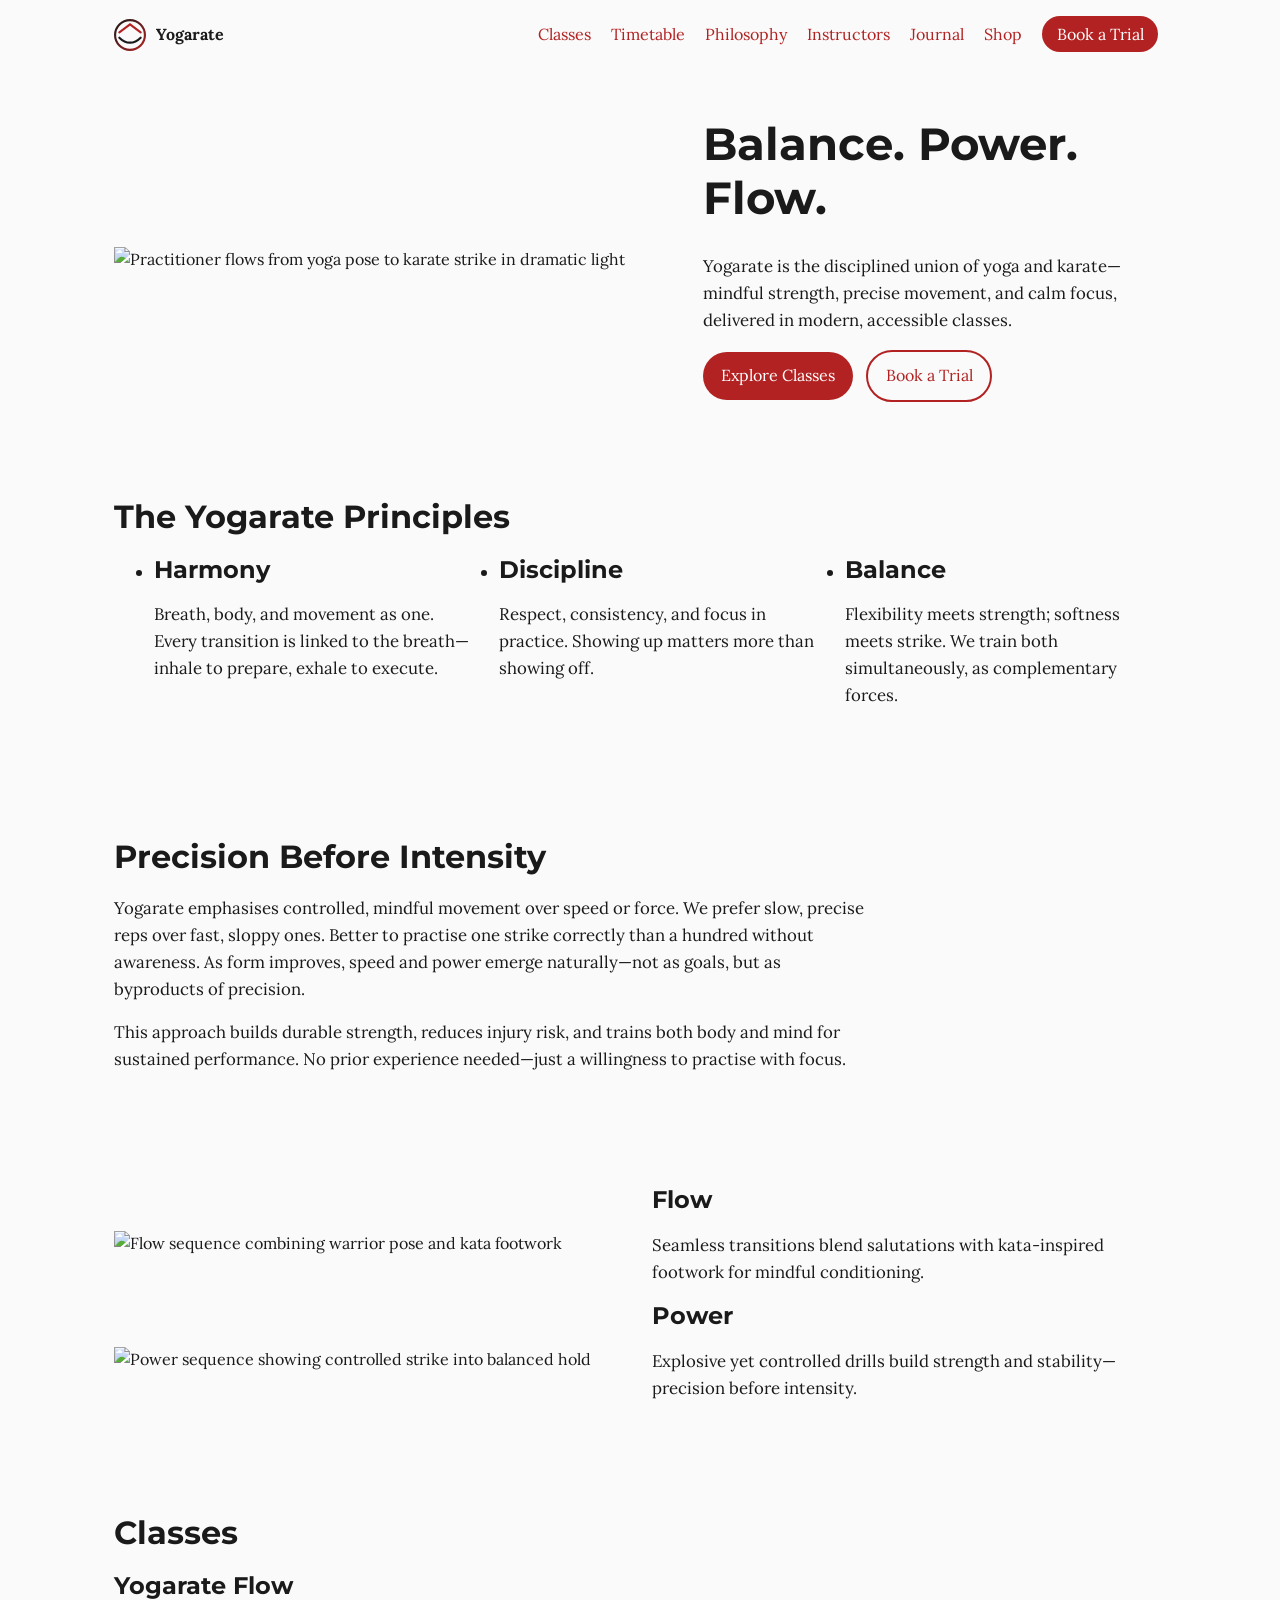
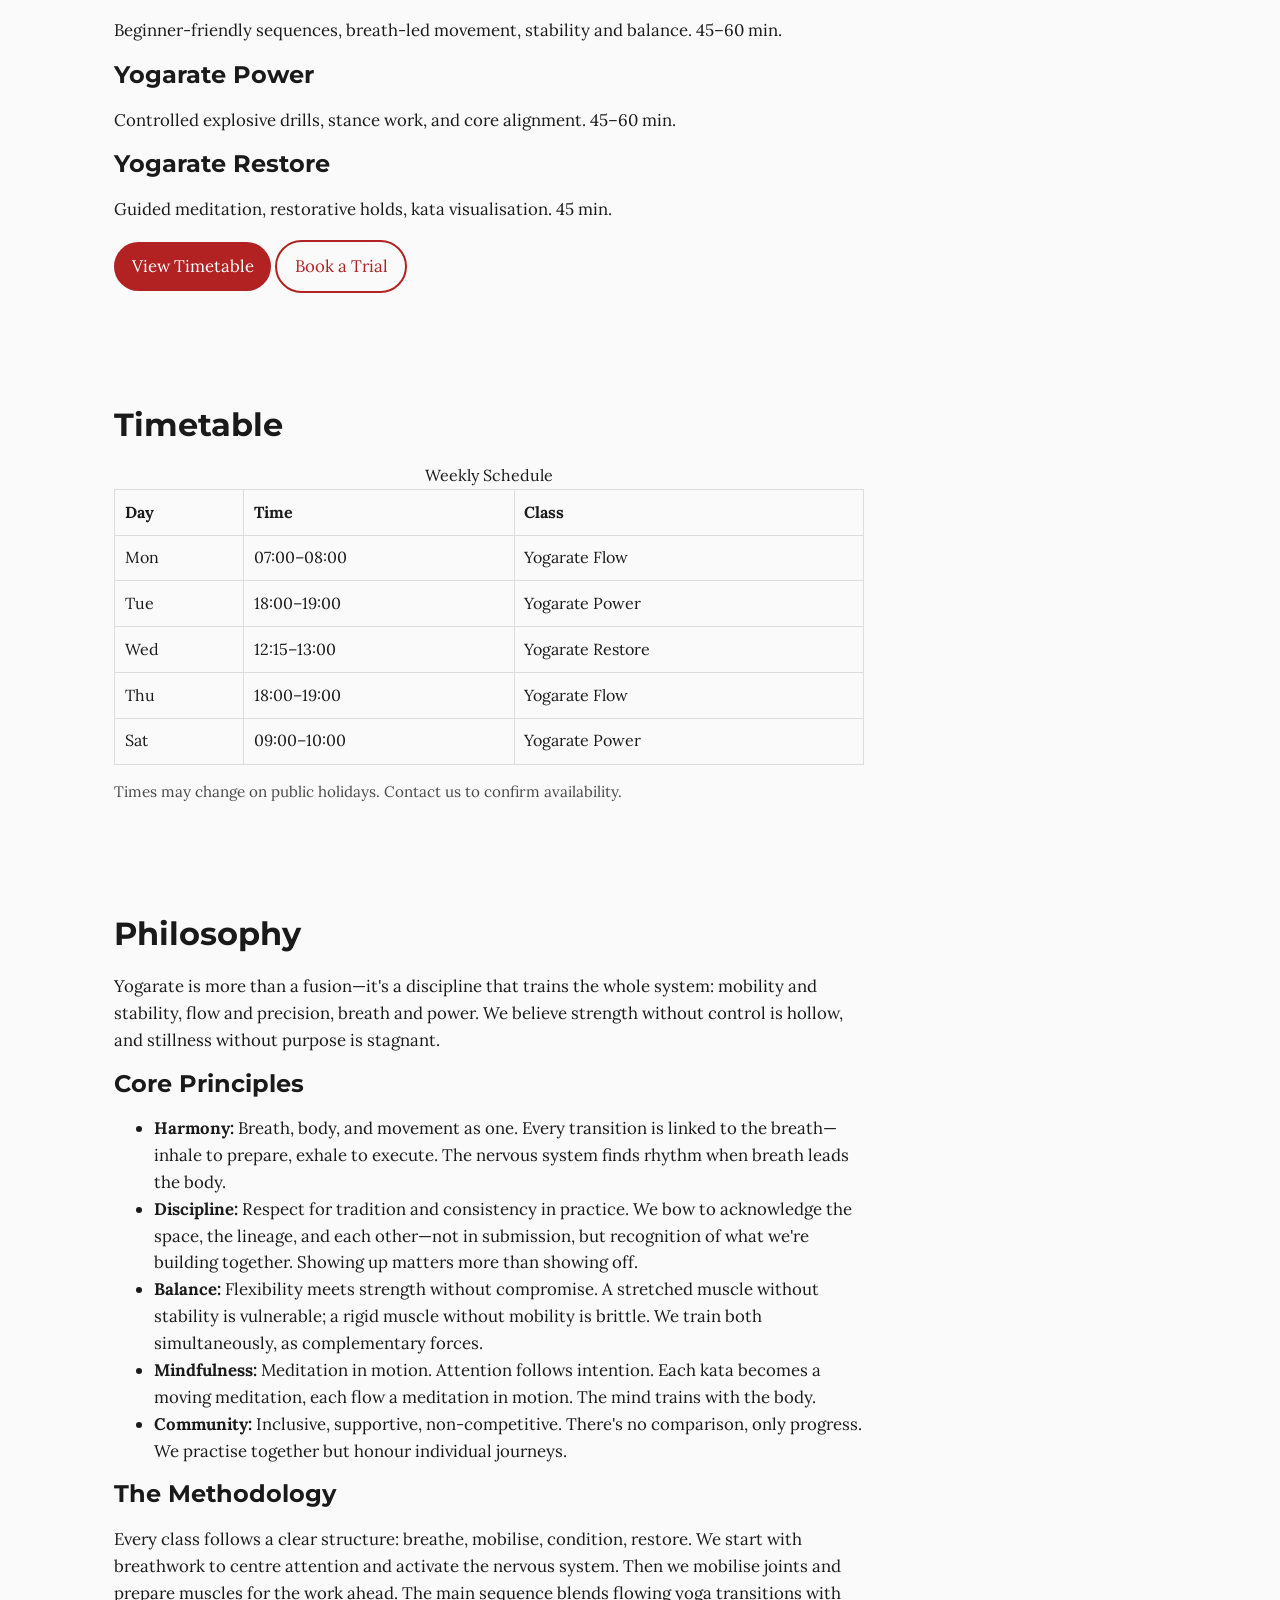
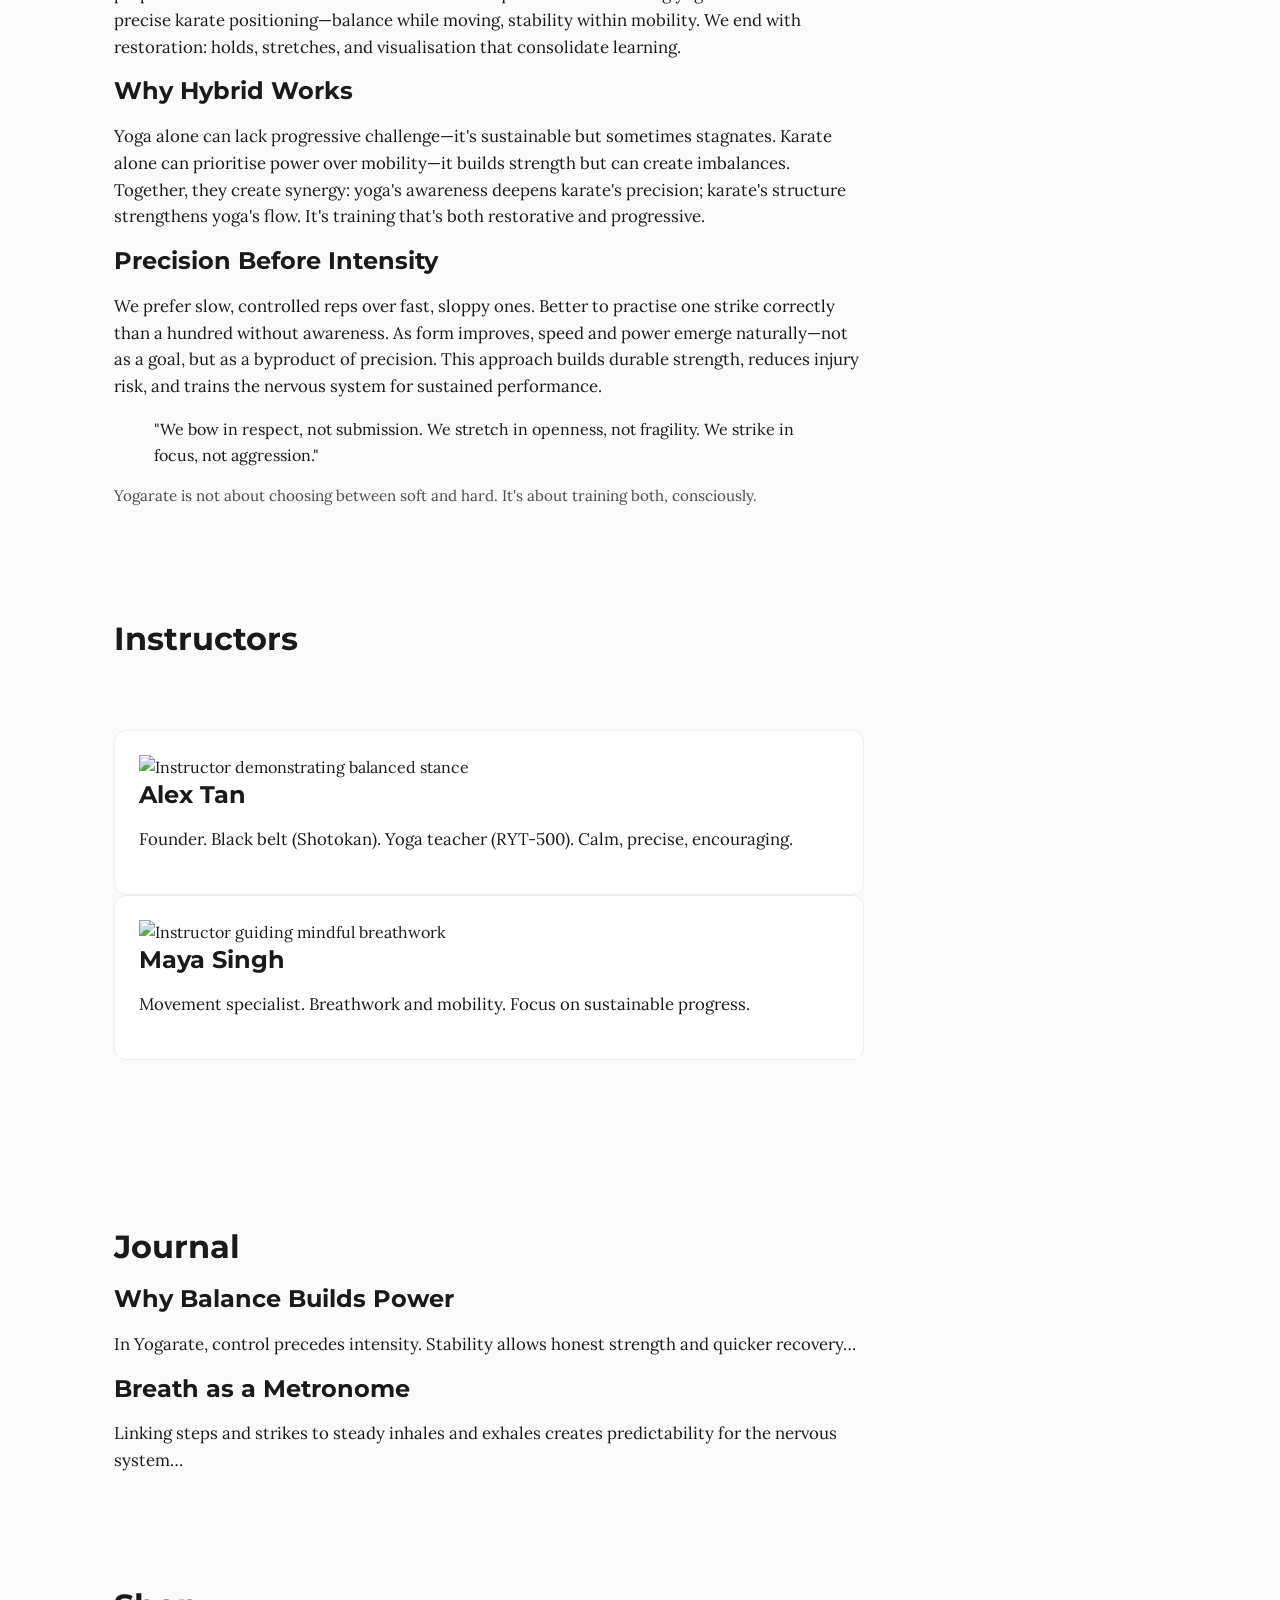
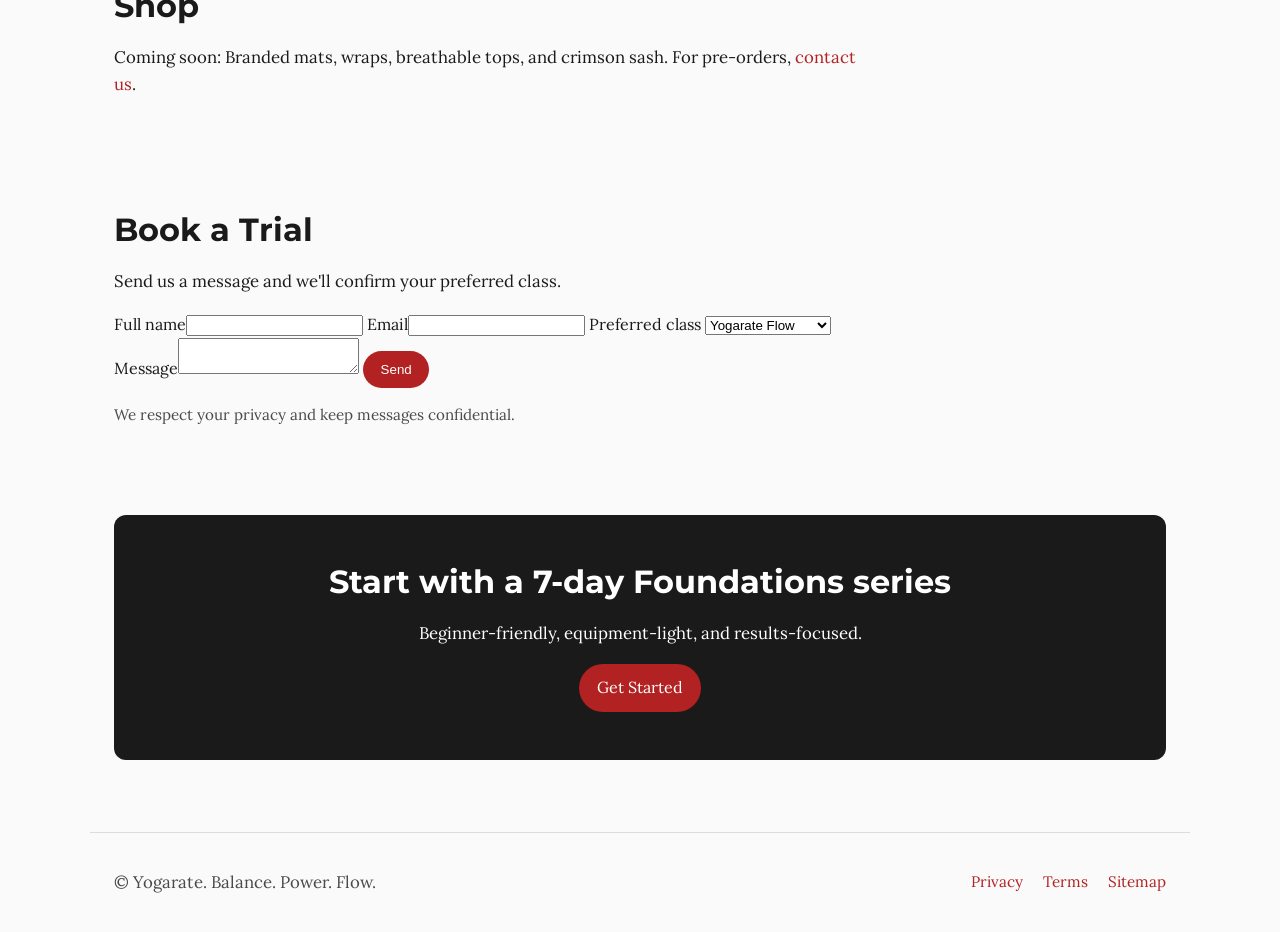
==== docs/index.html @ 32f7188e "Initial commit: Yogarate single-page site" ====
<!doctype html><html lang="en">
<head>
<meta charset="utf-8">
<meta name="viewport" content="width=device-width,initial-scale=1">
<title>Yogarate — Balance. Power. Flow.</title>
<meta name="description" content="Yogarate blends the stillness of yoga with the disciplined power of karate. Balance. Power. Flow.">
<link rel="preconnect" href="https://fonts.gstatic.com" crossorigin>
<link rel="preload" as="style" href="https://fonts.googleapis.com/css2?family=Lora:ital,wght@0,400;0,600;1,400&family=Montserrat:wght@600;700;800&display=swap">
<link rel="stylesheet" href="https://fonts.googleapis.com/css2?family=Lora:ital,wght@0,400;0,600;1,400&family=Montserrat:wght@600;700;800&display=swap">
<link rel="icon" href="assets/img/favicon.svg" type="image/svg+xml">
<link rel="apple-touch-icon" href="assets/img/og-hero.jpg">
<meta property="og:type" content="website">
<meta property="og:title" content="Yogarate — Balance. Power. Flow.">
<meta property="og:description" content="The union of yoga and karate.">
<meta property="og:image" content="assets/img/og-hero.jpg">
<meta property="og:url" content="https://<USERNAME>.github.io/<REPO>/">
<meta name="twitter:card" content="summary_large_image">
<link rel="canonical" href="https://<USERNAME>.github.io/<REPO>/">
<link rel="manifest" href="manifest.webmanifest">
<link rel="stylesheet" href="assets/css/base.css">
<script defer src="js/main.js"></script>
<script type="application/ld+json">
{
 "@context":"https://schema.org",
 "@type":"Organization",
 "name":"Yogarate",
 "url":"https://<USERNAME>.github.io/<REPO>/",
 "logo":"https://<USERNAME>.github.io/<REPO>/assets/img/logo.svg",
 "sameAs":[]
}
</script>
</head>
<body>
<header class="site-header">
  <a class="brand" href="#home" aria-label="Yogarate home">
    <img src="assets/img/logo.svg" alt="Yogarate logo" width="32" height="32">
    <span>Yogarate</span>
  </a>
  <nav aria-label="Primary">
    <a href="#classes">Classes</a>
    <a href="#timetable">Timetable</a>
    <a href="#philosophy">Philosophy</a>
    <a href="#instructors">Instructors</a>
    <a href="#journal">Journal</a>
    <a href="#shop">Shop</a>
    <a class="cta" href="#contact">Book a Trial</a>
  </nav>
</header>

<main>
  <!-- Hero Section -->
  <section id="home" class="hero">
    <picture>
      <source srcset="assets/img/hero.webp" type="image/webp">
      <img src="assets/img/og-hero.jpg" alt="Practitioner flows from yoga pose to karate strike in dramatic light">
    </picture>
    <div class="hero-copy">
      <h1>Balance. Power. Flow.</h1>
      <p>Yogarate is the disciplined union of yoga and karate—mindful strength, precise movement, and calm focus, delivered in modern, accessible classes.</p>
      <a class="btn" href="#classes">Explore Classes</a>
      <a class="btn ghost" href="#contact">Book a Trial</a>
    </div>
  </section>

  <!-- Principles Section -->
  <section class="pillars">
    <h2>The Yogarate Principles</h2>
    <ul class="grid-3">
      <li><h3>Harmony</h3><p>Breath, body, and movement as one. Every transition is linked to the breath—inhale to prepare, exhale to execute.</p></li>
      <li><h3>Discipline</h3><p>Respect, consistency, and focus in practice. Showing up matters more than showing off.</p></li>
      <li><h3>Balance</h3><p>Flexibility meets strength; softness meets strike. We train both simultaneously, as complementary forces.</p></li>
    </ul>
  </section>

  <!-- Approach Section -->
  <section class="narrow">
    <h2>Precision Before Intensity</h2>
    <p>Yogarate emphasises controlled, mindful movement over speed or force. We prefer slow, precise reps over fast, sloppy ones. Better to practise one strike correctly than a hundred without awareness. As form improves, speed and power emerge naturally—not as goals, but as byproducts of precision.</p>
    <p>This approach builds durable strength, reduces injury risk, and trains both body and mind for sustained performance. No prior experience needed—just a willingness to practise with focus.</p>
  </section>

  <!-- Sequences Section -->
  <section class="sequences">
    <div class="sequence">
      <img src="assets/img/sequence-1.webp" alt="Flow sequence combining warrior pose and kata footwork">
      <div>
        <h3>Flow</h3>
        <p>Seamless transitions blend salutations with kata-inspired footwork for mindful conditioning.</p>
      </div>
    </div>
    <div class="sequence">
      <img src="assets/img/sequence-2.webp" alt="Power sequence showing controlled strike into balanced hold">
      <div>
        <h3>Power</h3>
        <p>Explosive yet controlled drills build strength and stability—precision before intensity.</p>
      </div>
    </div>
  </section>

  <!-- Classes Section -->
  <section id="classes" class="narrow">
    <h2>Classes</h2>
    <article>
      <h3>Yogarate Flow</h3>
      <p>Beginner-friendly sequences, breath-led movement, stability and balance. 45–60 min.</p>
    </article>
    <article>
      <h3>Yogarate Power</h3>
      <p>Controlled explosive drills, stance work, and core alignment. 45–60 min.</p>
    </article>
    <article>
      <h3>Yogarate Restore</h3>
      <p>Guided meditation, restorative holds, kata visualisation. 45 min.</p>
    </article>
    <p><a class="btn" href="#timetable">View Timetable</a> <a class="btn ghost" href="#contact">Book a Trial</a></p>
  </section>

  <!-- Timetable Section -->
  <section id="timetable" class="narrow">
    <h2>Timetable</h2>
    <table class="timetable" aria-describedby="timetable-help">
      <caption>Weekly Schedule</caption>
      <thead><tr><th>Day</th><th>Time</th><th>Class</th></tr></thead>
      <tbody>
        <tr><td>Mon</td><td>07:00–08:00</td><td>Yogarate Flow</td></tr>
        <tr><td>Tue</td><td>18:00–19:00</td><td>Yogarate Power</td></tr>
        <tr><td>Wed</td><td>12:15–13:00</td><td>Yogarate Restore</td></tr>
        <tr><td>Thu</td><td>18:00–19:00</td><td>Yogarate Flow</td></tr>
        <tr><td>Sat</td><td>09:00–10:00</td><td>Yogarate Power</td></tr>
      </tbody>
    </table>
    <p id="timetable-help" class="muted">Times may change on public holidays. Contact us to confirm availability.</p>
  </section>

  <!-- Philosophy Section -->
  <section id="philosophy" class="narrow">
    <h2>Philosophy</h2>
    
    <p>Yogarate is more than a fusion—it's a discipline that trains the whole system: mobility and stability, flow and precision, breath and power. We believe strength without control is hollow, and stillness without purpose is stagnant.</p>

    <h3>Core Principles</h3>
    
    <ul>
      <li><strong>Harmony:</strong> Breath, body, and movement as one. Every transition is linked to the breath—inhale to prepare, exhale to execute. The nervous system finds rhythm when breath leads the body.</li>
      
      <li><strong>Discipline:</strong> Respect for tradition and consistency in practice. We bow to acknowledge the space, the lineage, and each other—not in submission, but recognition of what we're building together. Showing up matters more than showing off.</li>
      
      <li><strong>Balance:</strong> Flexibility meets strength without compromise. A stretched muscle without stability is vulnerable; a rigid muscle without mobility is brittle. We train both simultaneously, as complementary forces.</li>
      
      <li><strong>Mindfulness:</strong> Meditation in motion. Attention follows intention. Each kata becomes a moving meditation, each flow a meditation in motion. The mind trains with the body.</li>
      
      <li><strong>Community:</strong> Inclusive, supportive, non-competitive. There's no comparison, only progress. We practise together but honour individual journeys.</li>
    </ul>

    <h3>The Methodology</h3>
    
    <p>Every class follows a clear structure: breathe, mobilise, condition, restore. We start with breathwork to centre attention and activate the nervous system. Then we mobilise joints and prepare muscles for the work ahead. The main sequence blends flowing yoga transitions with precise karate positioning—balance while moving, stability within mobility. We end with restoration: holds, stretches, and visualisation that consolidate learning.</p>
    
    <h3>Why Hybrid Works</h3>
    
    <p>Yoga alone can lack progressive challenge—it's sustainable but sometimes stagnates. Karate alone can prioritise power over mobility—it builds strength but can create imbalances. Together, they create synergy: yoga's awareness deepens karate's precision; karate's structure strengthens yoga's flow. It's training that's both restorative and progressive.</p>
    
    <h3>Precision Before Intensity</h3>
    
    <p>We prefer slow, controlled reps over fast, sloppy ones. Better to practise one strike correctly than a hundred without awareness. As form improves, speed and power emerge naturally—not as a goal, but as a byproduct of precision. This approach builds durable strength, reduces injury risk, and trains the nervous system for sustained performance.</p>

    <blockquote>"We bow in respect, not submission. We stretch in openness, not fragility. We strike in focus, not aggression."</blockquote>
    
    <p class="muted">Yogarate is not about choosing between soft and hard. It's about training both, consciously.</p>
  </section>

  <!-- Instructors Section -->
  <section id="instructors" class="narrow">
    <h2>Instructors</h2>
    <section class="team">
      <article class="card">
        <img src="assets/img/instructor-1.webp" alt="Instructor demonstrating balanced stance">
        <h3>Alex Tan</h3>
        <p>Founder. Black belt (Shotokan). Yoga teacher (RYT-500). Calm, precise, encouraging.</p>
      </article>
      <article class="card">
        <img src="assets/img/instructor-2.webp" alt="Instructor guiding mindful breathwork">
        <h3>Maya Singh</h3>
        <p>Movement specialist. Breathwork and mobility. Focus on sustainable progress.</p>
      </article>
    </section>
  </section>

  <!-- Journal/Blog Section -->
  <section id="journal" class="narrow">
    <h2>Journal</h2>
    <article>
      <h3>Why Balance Builds Power</h3>
      <p>In Yogarate, control precedes intensity. Stability allows honest strength and quicker recovery…</p>
    </article>
    <article>
      <h3>Breath as a Metronome</h3>
      <p>Linking steps and strikes to steady inhales and exhales creates predictability for the nervous system…</p>
    </article>
  </section>

  <!-- Shop Section -->
  <section id="shop" class="narrow">
    <h2>Shop</h2>
    <p>Coming soon: Branded mats, wraps, breathable tops, and crimson sash. For pre-orders, <a href="#contact">contact us</a>.</p>
  </section>

  <!-- Contact Section -->
  <section id="contact" class="narrow">
    <h2>Book a Trial</h2>
    <p>Send us a message and we'll confirm your preferred class.</p>
    <form name="contact" method="post" data-netlify="true">
      <label>Full name<input name="name" required></label>
      <label>Email<input type="email" name="email" required></label>
      <label>Preferred class
        <select name="class">
          <option>Yogarate Flow</option><option>Yogarate Power</option><option>Yogarate Restore</option>
        </select>
      </label>
      <label>Message<textarea name="message"></textarea></label>
      <button class="btn" type="submit">Send</button>
    </form>
    <p class="muted">We respect your privacy and keep messages confidential.</p>
  </section>

  <!-- Final CTA Section -->
  <section class="cta-band">
    <h2>Start with a 7-day Foundations series</h2>
    <p>Beginner-friendly, equipment-light, and results-focused.</p>
    <a class="btn" href="#contact">Get Started</a>
  </section>
</main>

<footer class="site-footer">
  <p>© Yogarate. Balance. Power. Flow.</p>
  <nav aria-label="Legal">
    <a href="privacy.html">Privacy</a>
    <a href="terms.html">Terms</a>
    <a href="sitemap.xml">Sitemap</a>
  </nav>
</footer>
</body></html>
---- docs/assets/css/base.css ----
:root{
  --ink:#1A1A1A; --paper:#FAFAFA; --crimson:#B22222; --slate:#4A4A4A;
  --radius:12px; --space:clamp(12px,2vw,24px); --maxw:1100px;
}
*{box-sizing:border-box}
html,body{margin:0;padding:0;background:var(--paper);color:var(--ink);font-family:Lora,serif;line-height:1.6}
h1,h2,h3{font-family:Montserrat,system-ui,sans-serif;line-height:1.2;margin:0 0 .6em}
h1{font-size:clamp(2rem,3.5vw,3rem)}
h2{font-size:clamp(1.5rem,2.5vw,2rem)}
h3{font-size:clamp(1.25rem,2vw,1.5rem)}
p,li{font-size:1.05rem}
a{color:var(--crimson);text-decoration:none}
a:hover{text-decoration:underline}
img{max-width:100%;height:auto;display:block}

.site-header,.site-footer{max-width:var(--maxw);margin:auto;padding:calc(var(--space)*.8) var(--space);display:flex;align-items:center;gap:var(--space)}
.site-header{justify-content:space-between}
.site-header nav a{margin:0 .5rem}
.site-header .cta{background:var(--crimson);color:white;padding:.5rem .9rem;border-radius:999px}
.site-header .brand{display:flex;align-items:center;gap:.6rem;font-weight:800;color:var(--ink)}
.site-footer{justify-content:space-between;border-top:1px solid #ddd;font-size:.95rem;color:var(--slate)}
.site-footer nav a{margin-left:1rem}

main{max-width:var(--maxw);margin:auto;padding:var(--space)}
.narrow{max-width:750px}

.hero{position:relative;display:grid;grid-template-columns:1.1fr .9fr;gap:var(--space);align-items:center}
.hero .hero-copy .btn{margin-right:.6rem}
.btn{display:inline-block;background:var(--crimson);color:#fff;padding:.7rem 1.1rem;border-radius:999px;border:none}
.btn.ghost{background:transparent;color:var(--crimson);border:2px solid var(--crimson)}
.cta-band{background:var(--ink);color:#fff;padding:calc(var(--space)*2);text-align:center;border-radius:var(--radius)}
.grid-3{display:grid;grid-template-columns:repeat(3,1fr);gap:var(--space)}
.sequence{display:grid;grid-template-columns:1fr 1fr;gap:var(--space);align-items:center}
.card{background:#fff;border:1px solid #eee;border-radius:var(--radius);padding:var(--space)}

.timetable{width:100%;border-collapse:collapse}
.timetable th,.timetable td{border:1px solid #ddd;padding:.6rem;text-align:left}
.muted{color:var(--slate);font-size:.95rem}

@media (max-width:900px){
  .hero{grid-template-columns:1fr}
  .grid-3{grid-template-columns:1fr}
  .sequence{grid-template-columns:1fr}
}
:focus-visible{outline:3px solid var(--crimson);outline-offset:2px}
html{scroll-behavior:smooth}
/* Add spacing between sections */
section{margin:calc(var(--space)*2) 0;padding:var(--space) 0}
#home{margin-top:0}
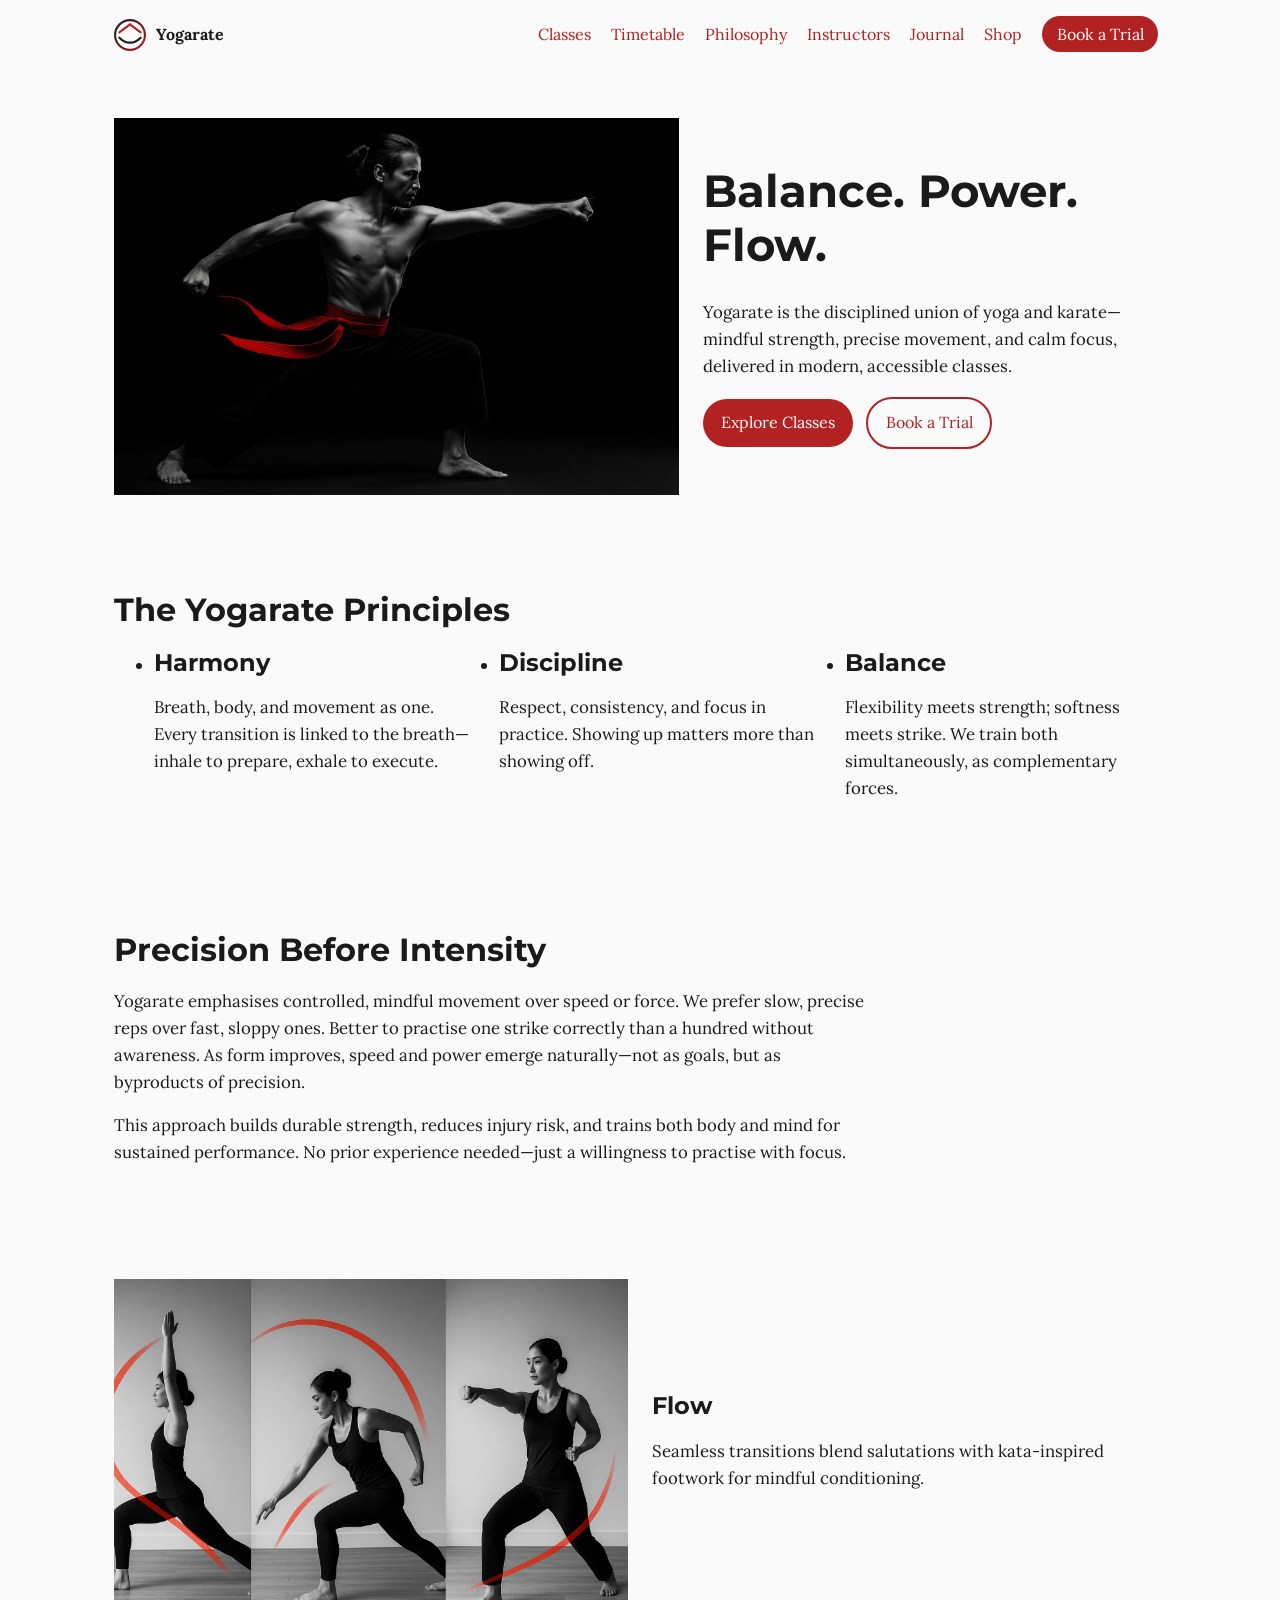
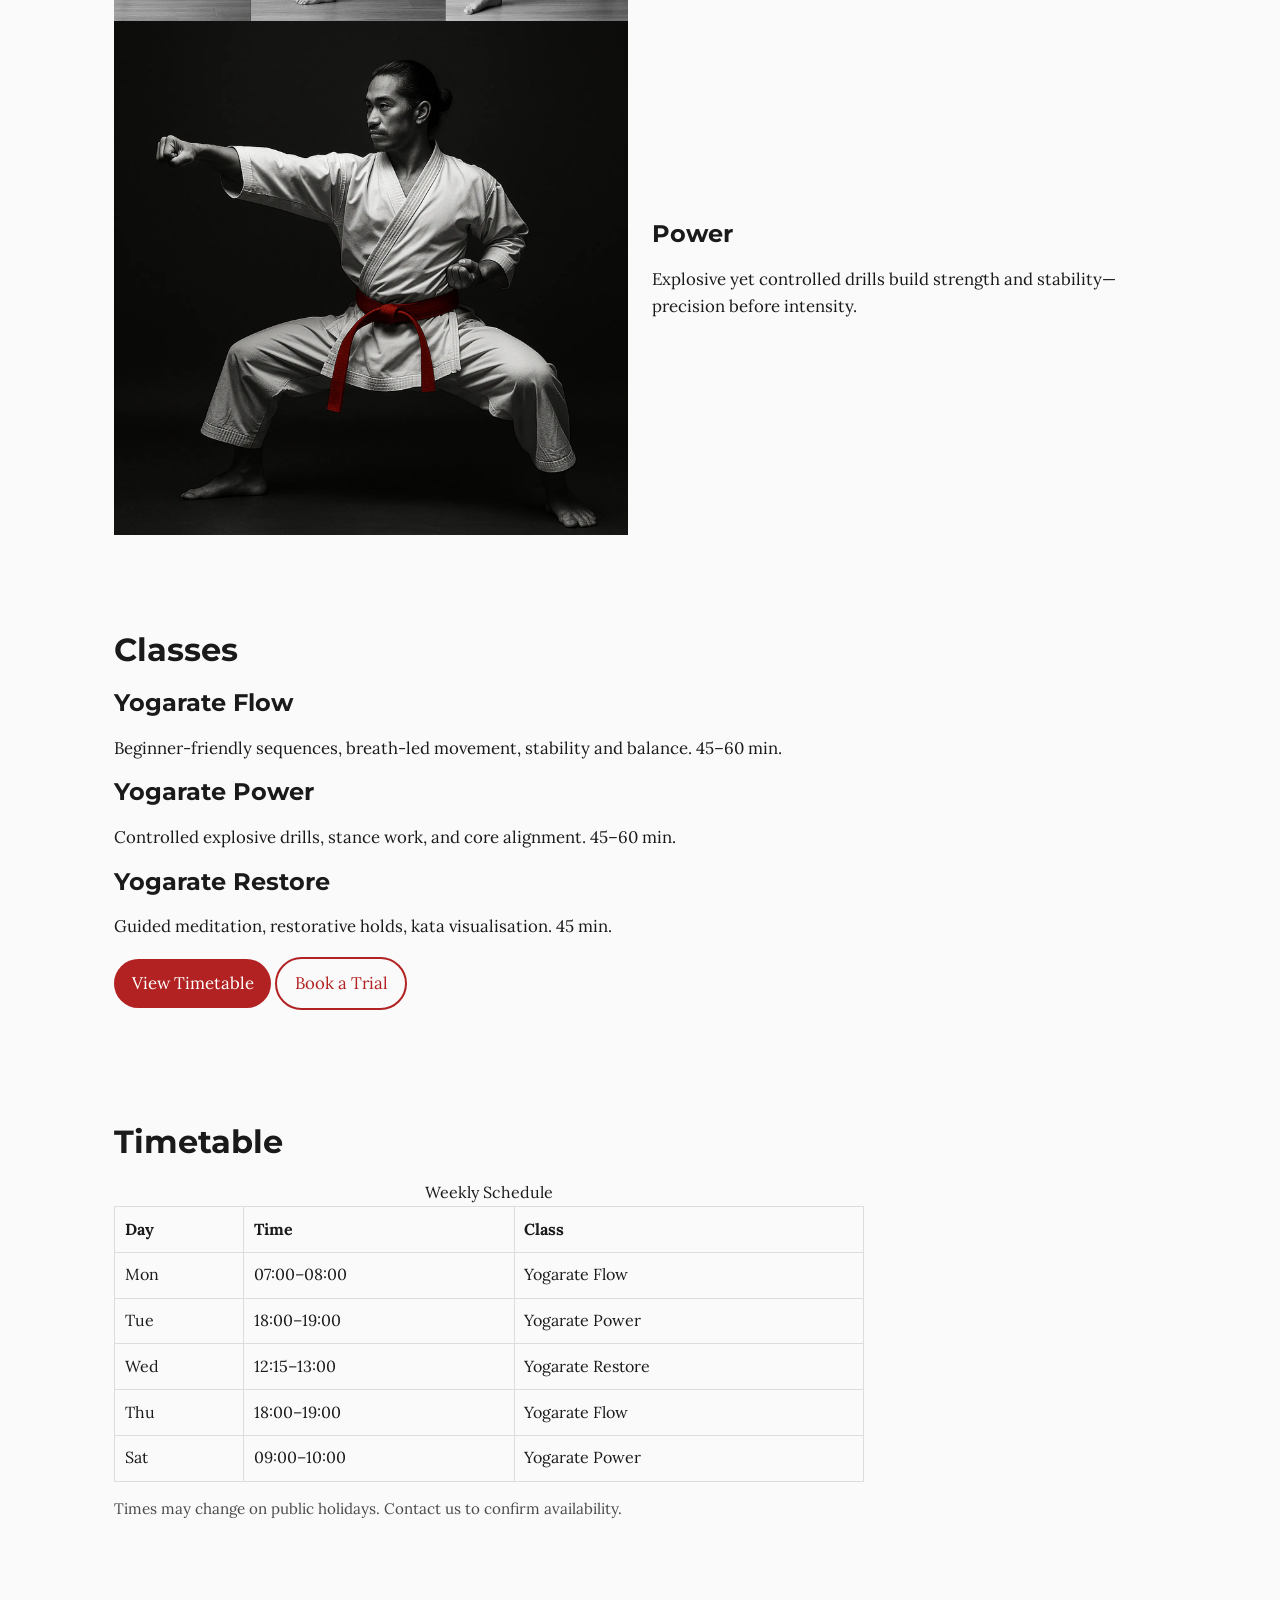
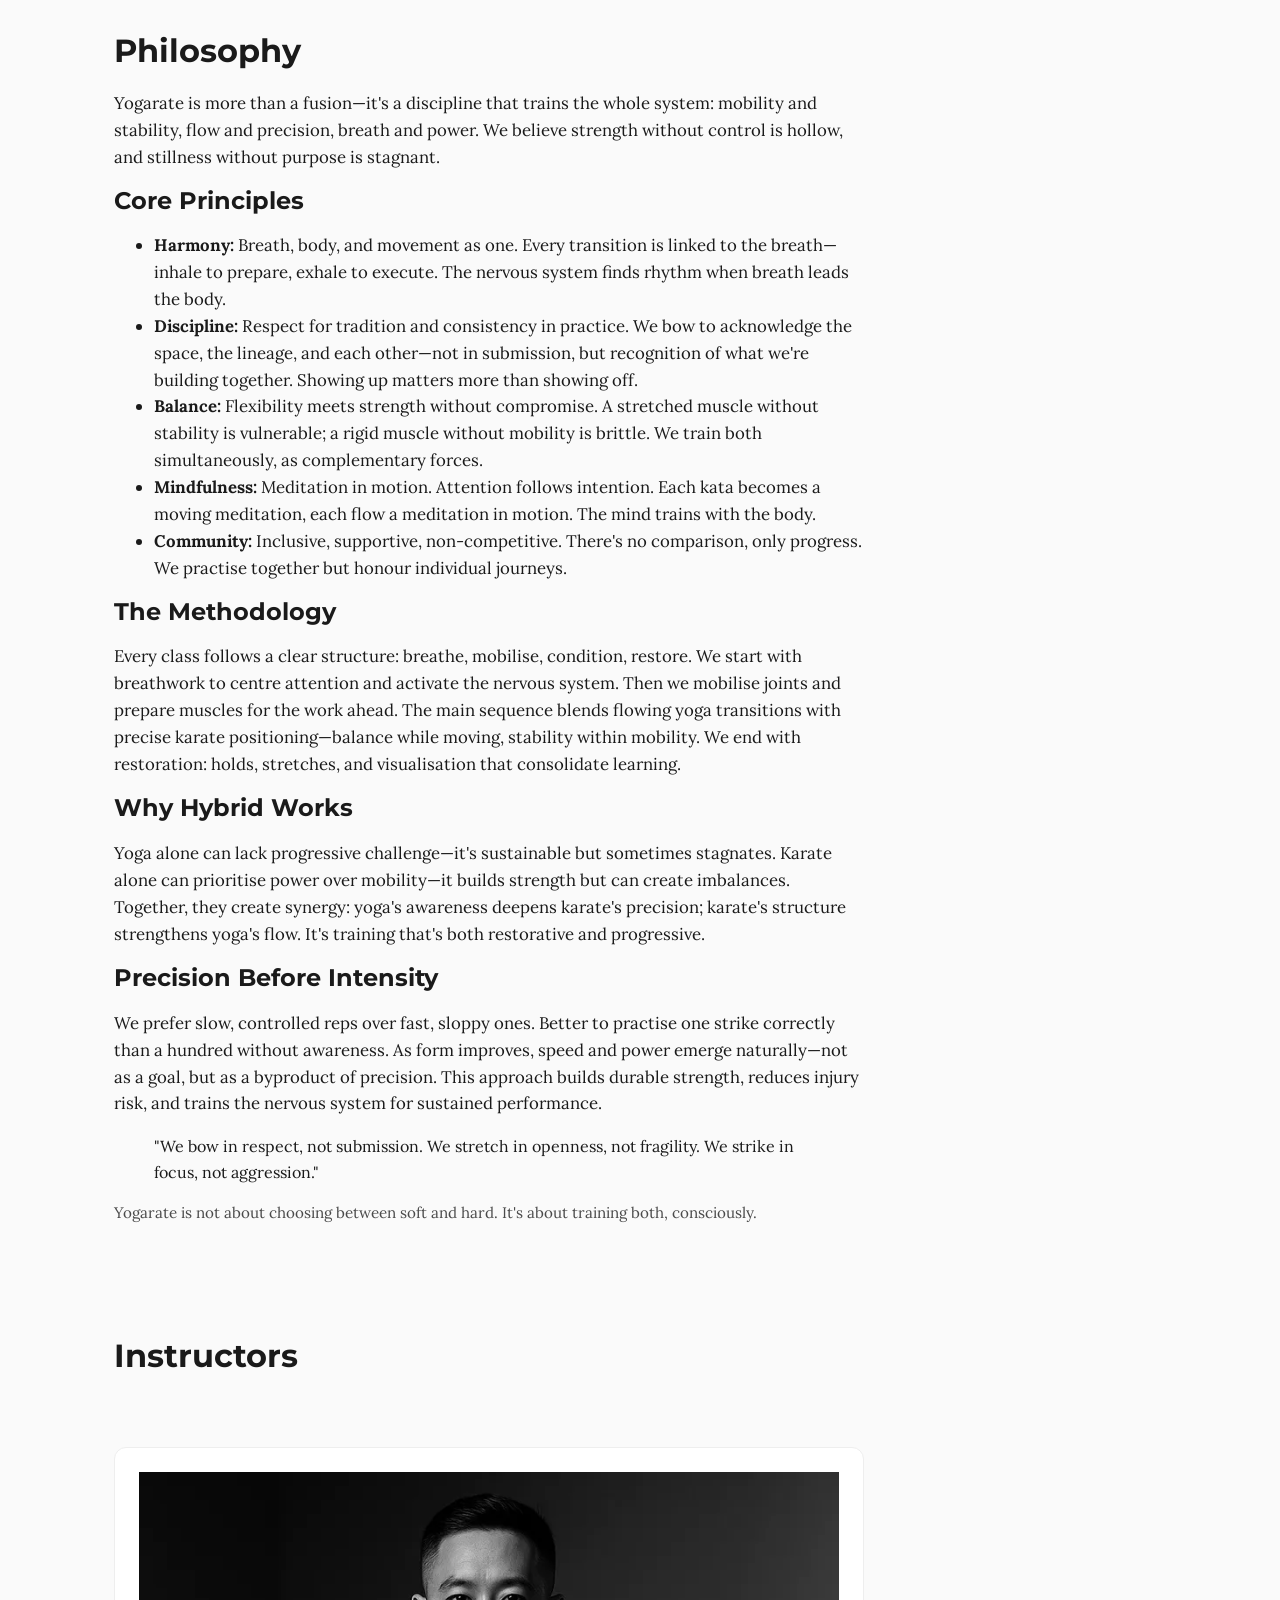
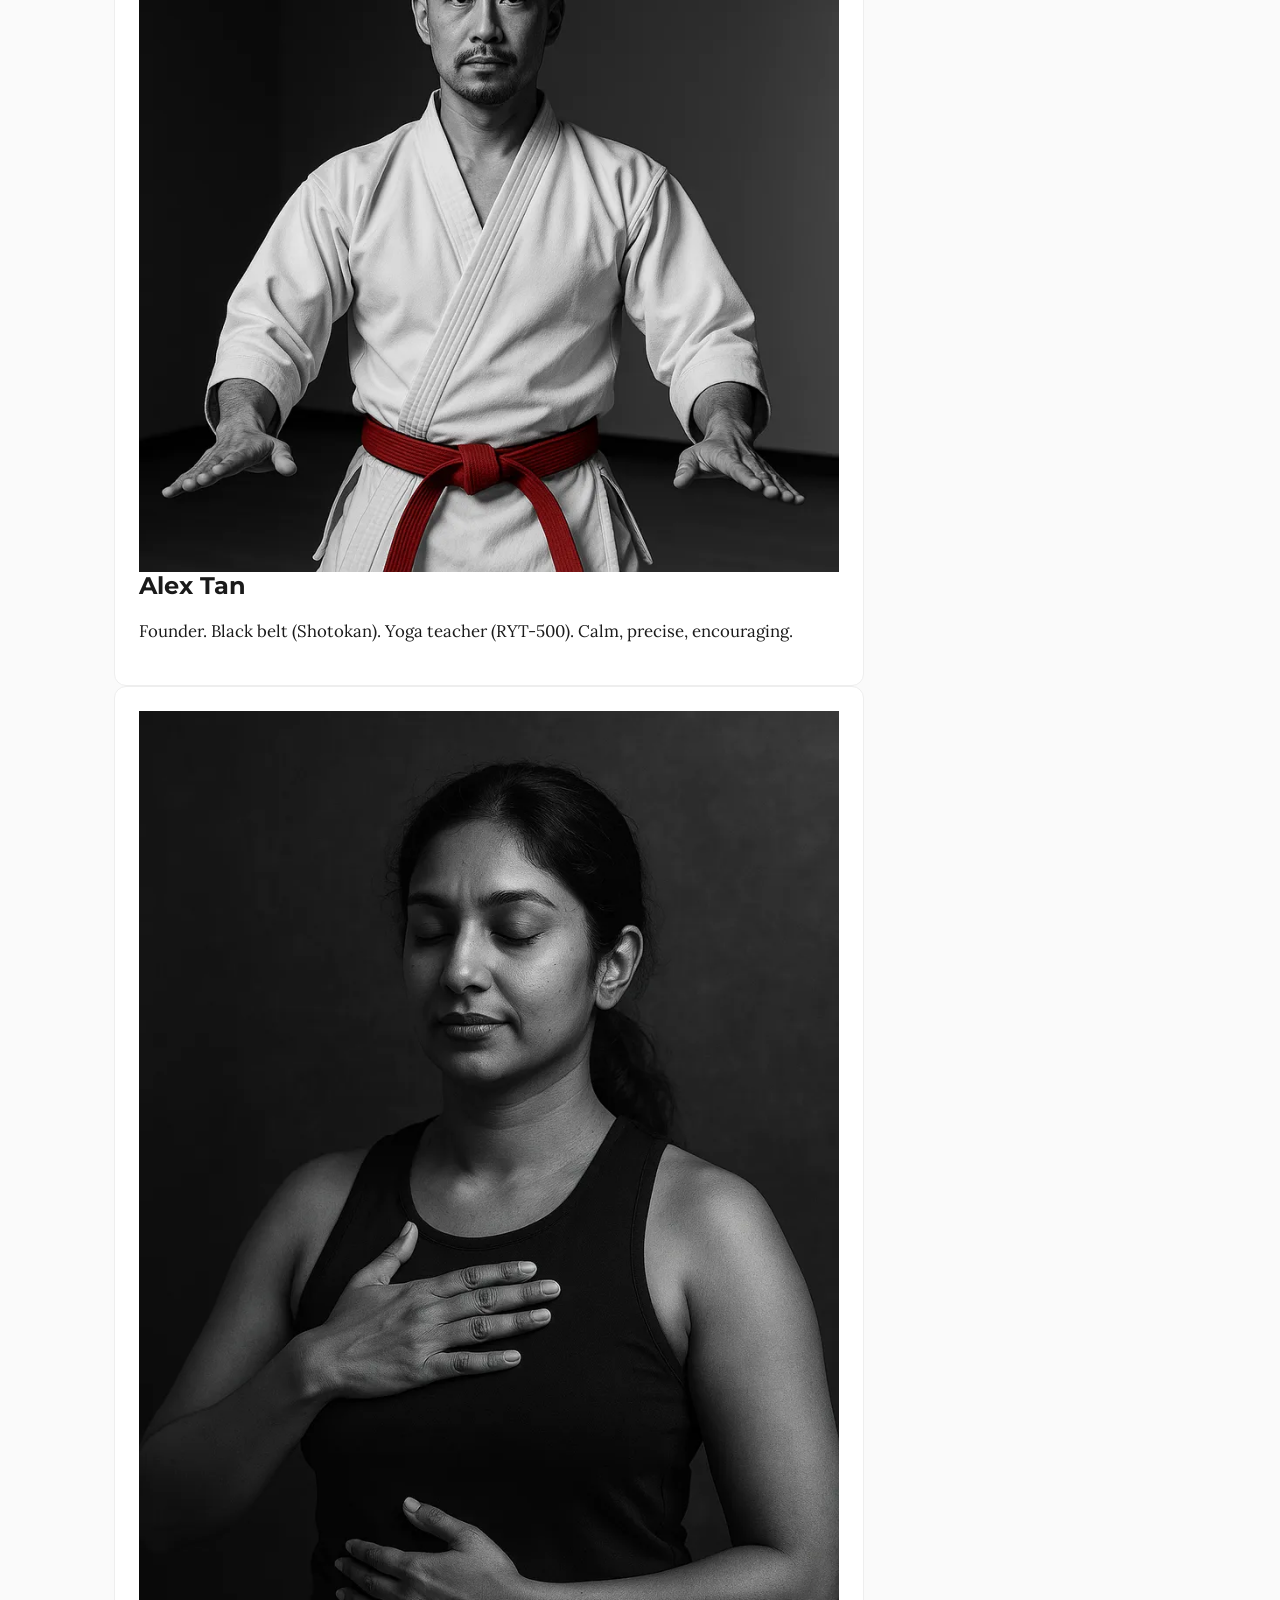
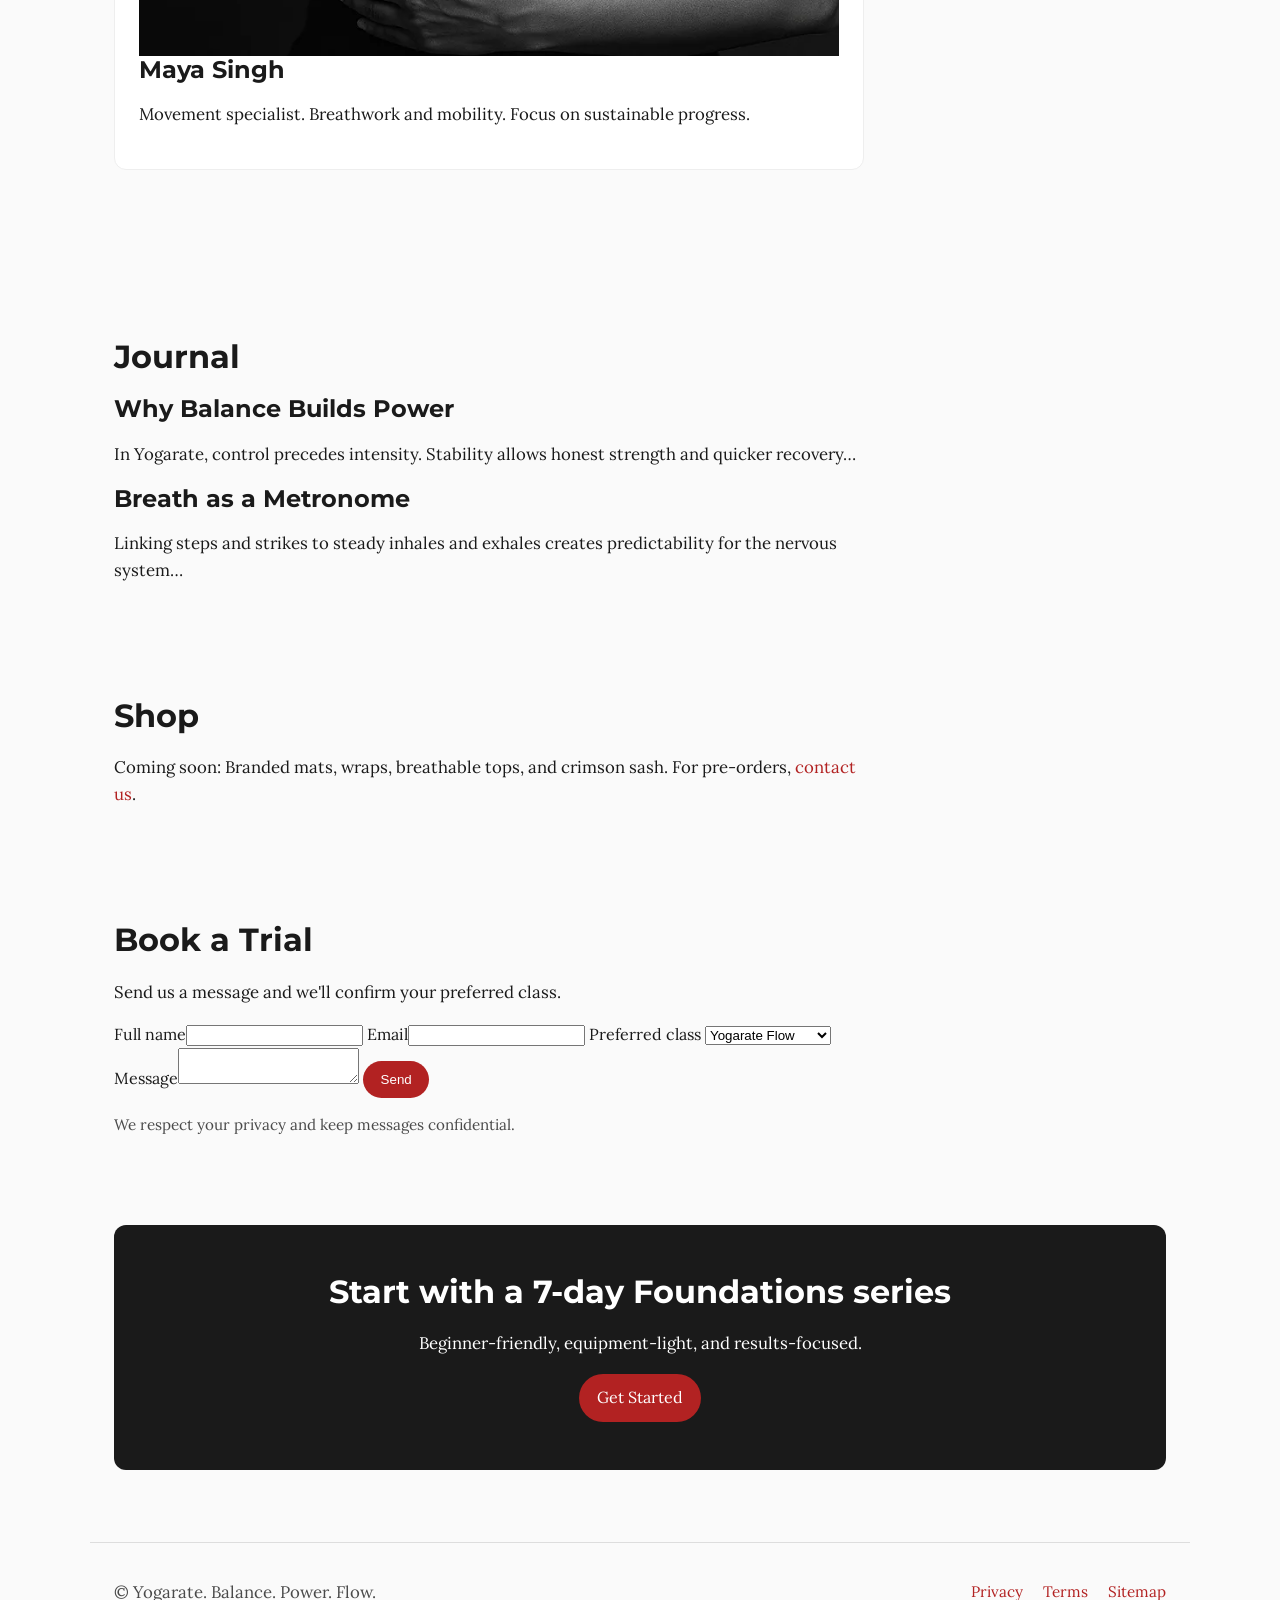
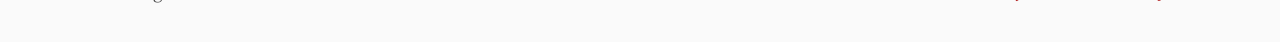
==== commit b80ca8df: "Update URLs to use correct GitHub Pages domain" ====
--- a/docs/index.html
+++ b/docs/index.html
@@ -13,9 +13,9 @@
 <meta property="og:title" content="Yogarate — Balance. Power. Flow.">
 <meta property="og:description" content="The union of yoga and karate.">
 <meta property="og:image" content="assets/img/og-hero.jpg">
-<meta property="og:url" content="https://<USERNAME>.github.io/<REPO>/">
+<meta property="og:url" content="https://sambuckberry.github.io/yogarate/">
 <meta name="twitter:card" content="summary_large_image">
-<link rel="canonical" href="https://<USERNAME>.github.io/<REPO>/">
+<link rel="canonical" href="https://sambuckberry.github.io/yogarate/">
 <link rel="manifest" href="manifest.webmanifest">
 <link rel="stylesheet" href="assets/css/base.css">
 <script defer src="js/main.js"></script>
@@ -24,8 +24,8 @@
  "@context":"https://schema.org",
  "@type":"Organization",
  "name":"Yogarate",
- "url":"https://<USERNAME>.github.io/<REPO>/",
- "logo":"https://<USERNAME>.github.io/<REPO>/assets/img/logo.svg",
+ "url":"https://sambuckberry.github.io/yogarate/",
+ "logo":"https://sambuckberry.github.io/yogarate/assets/img/logo.svg",
  "sameAs":[]
 }
 </script>
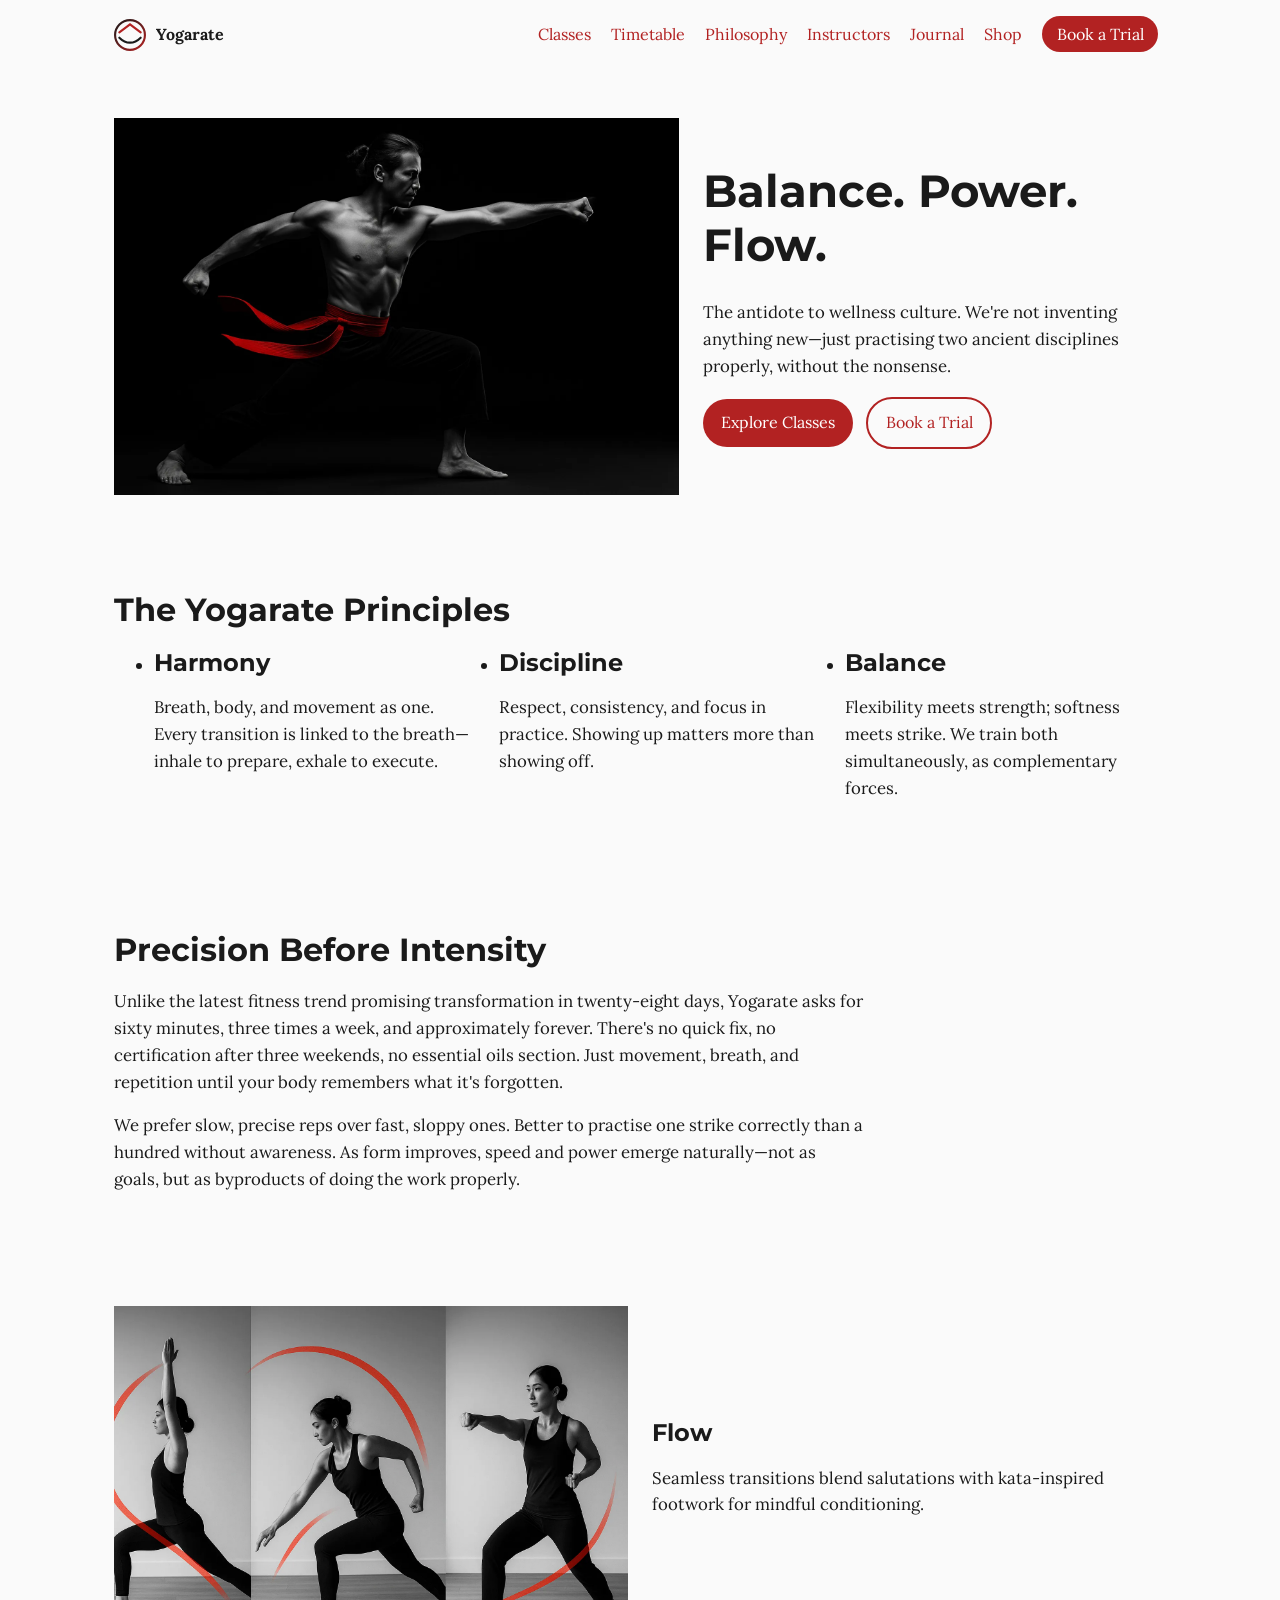
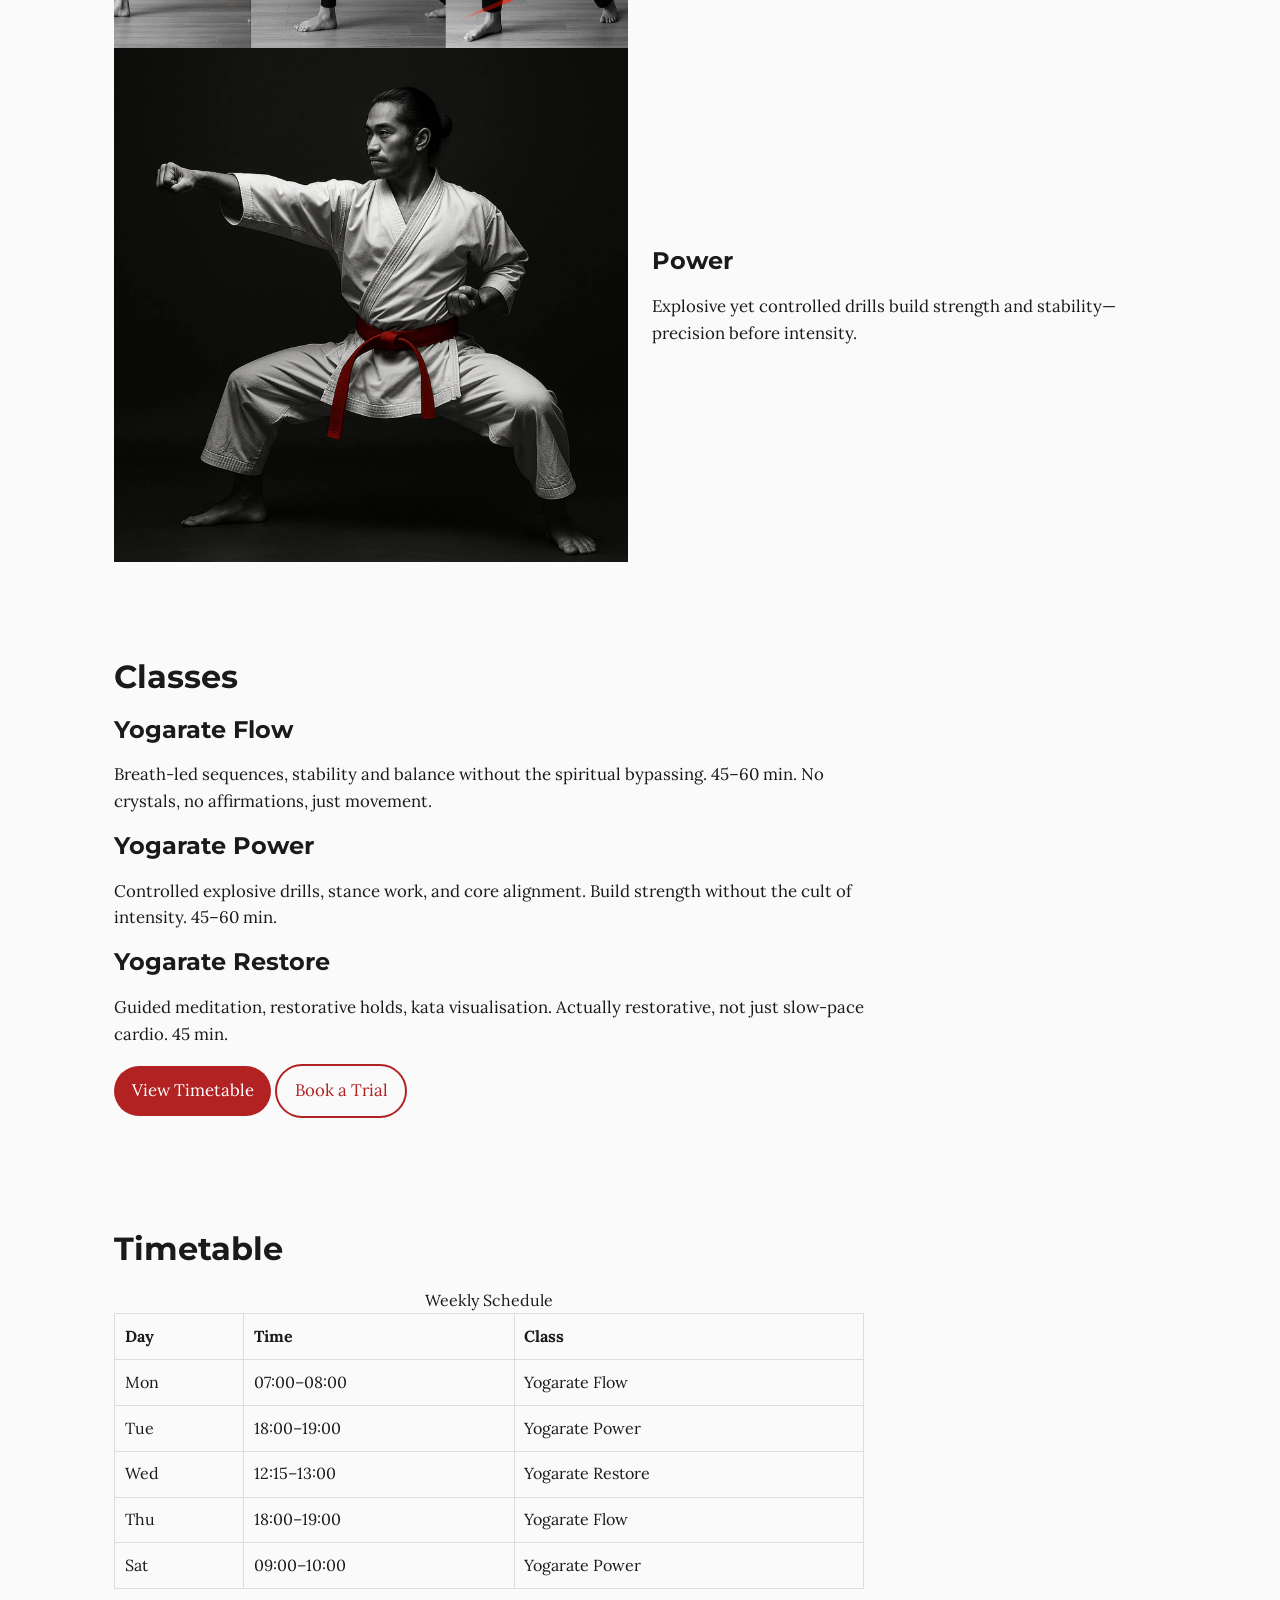
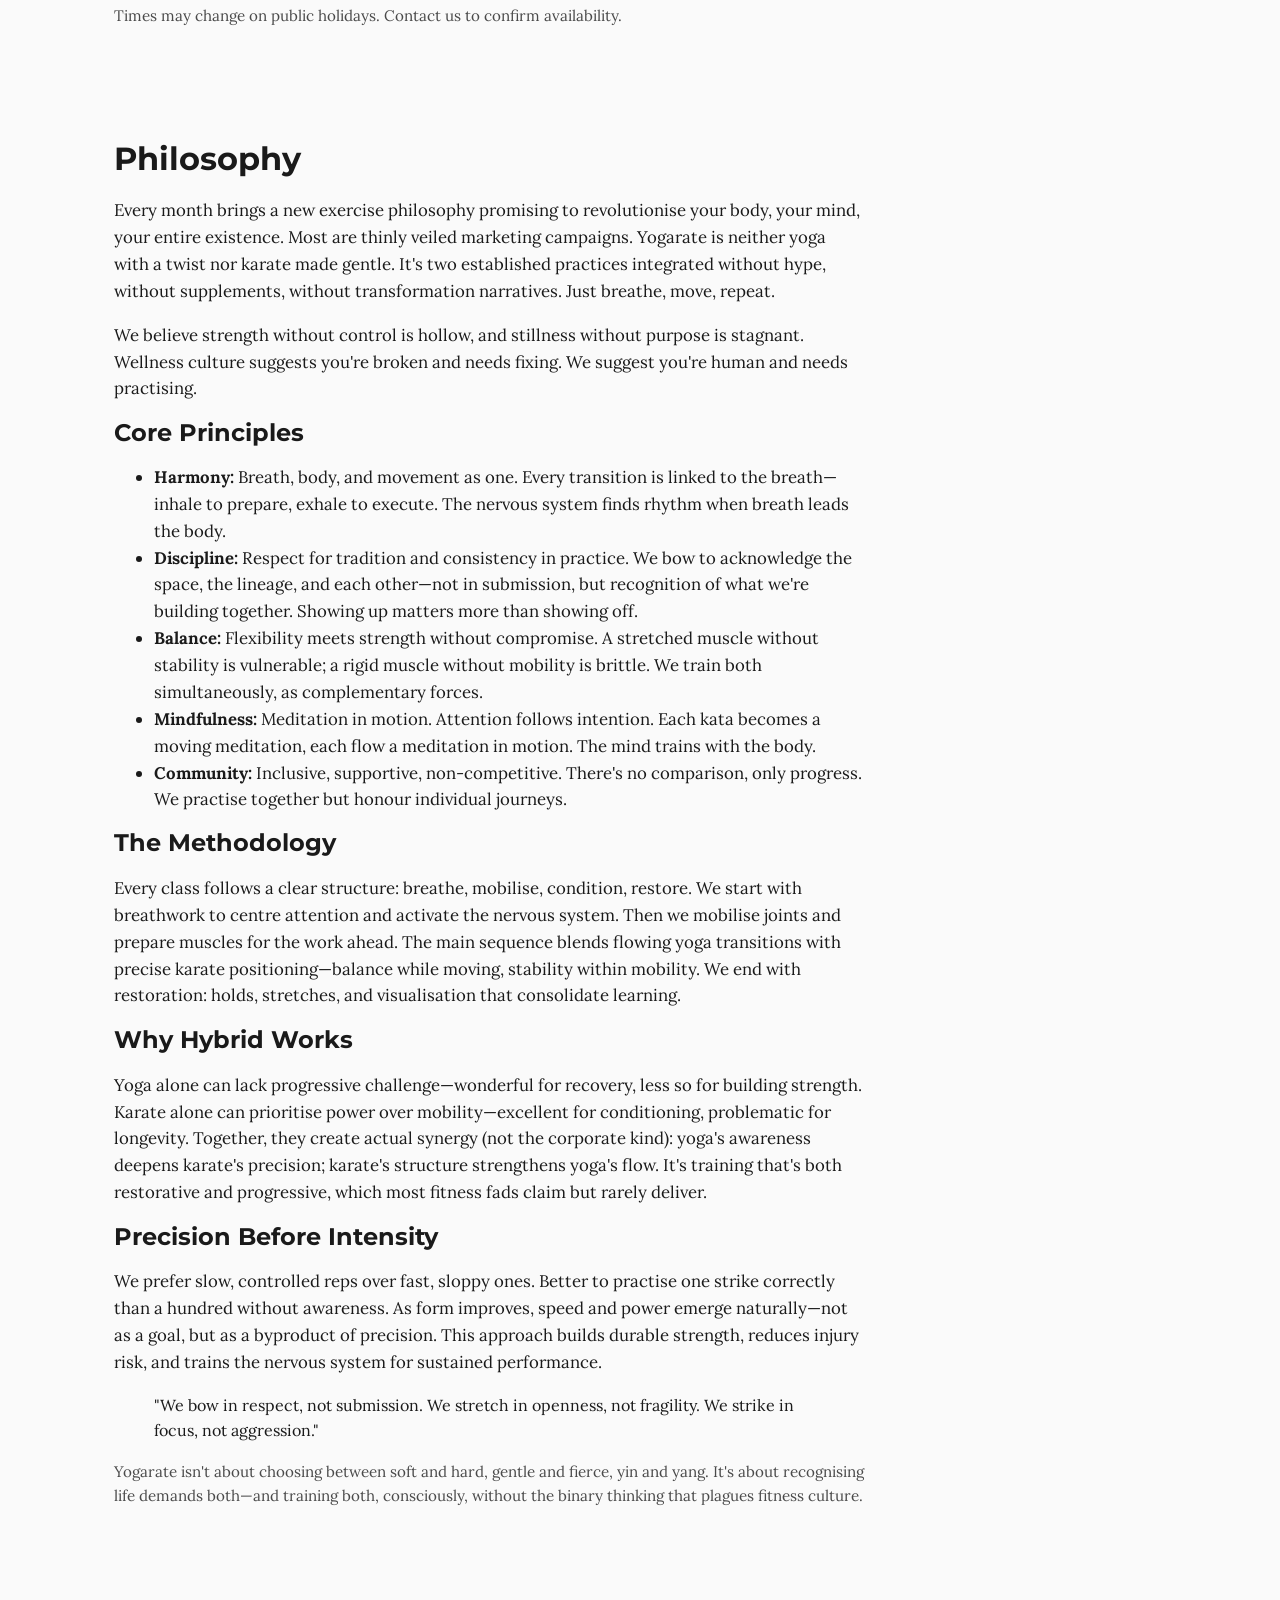
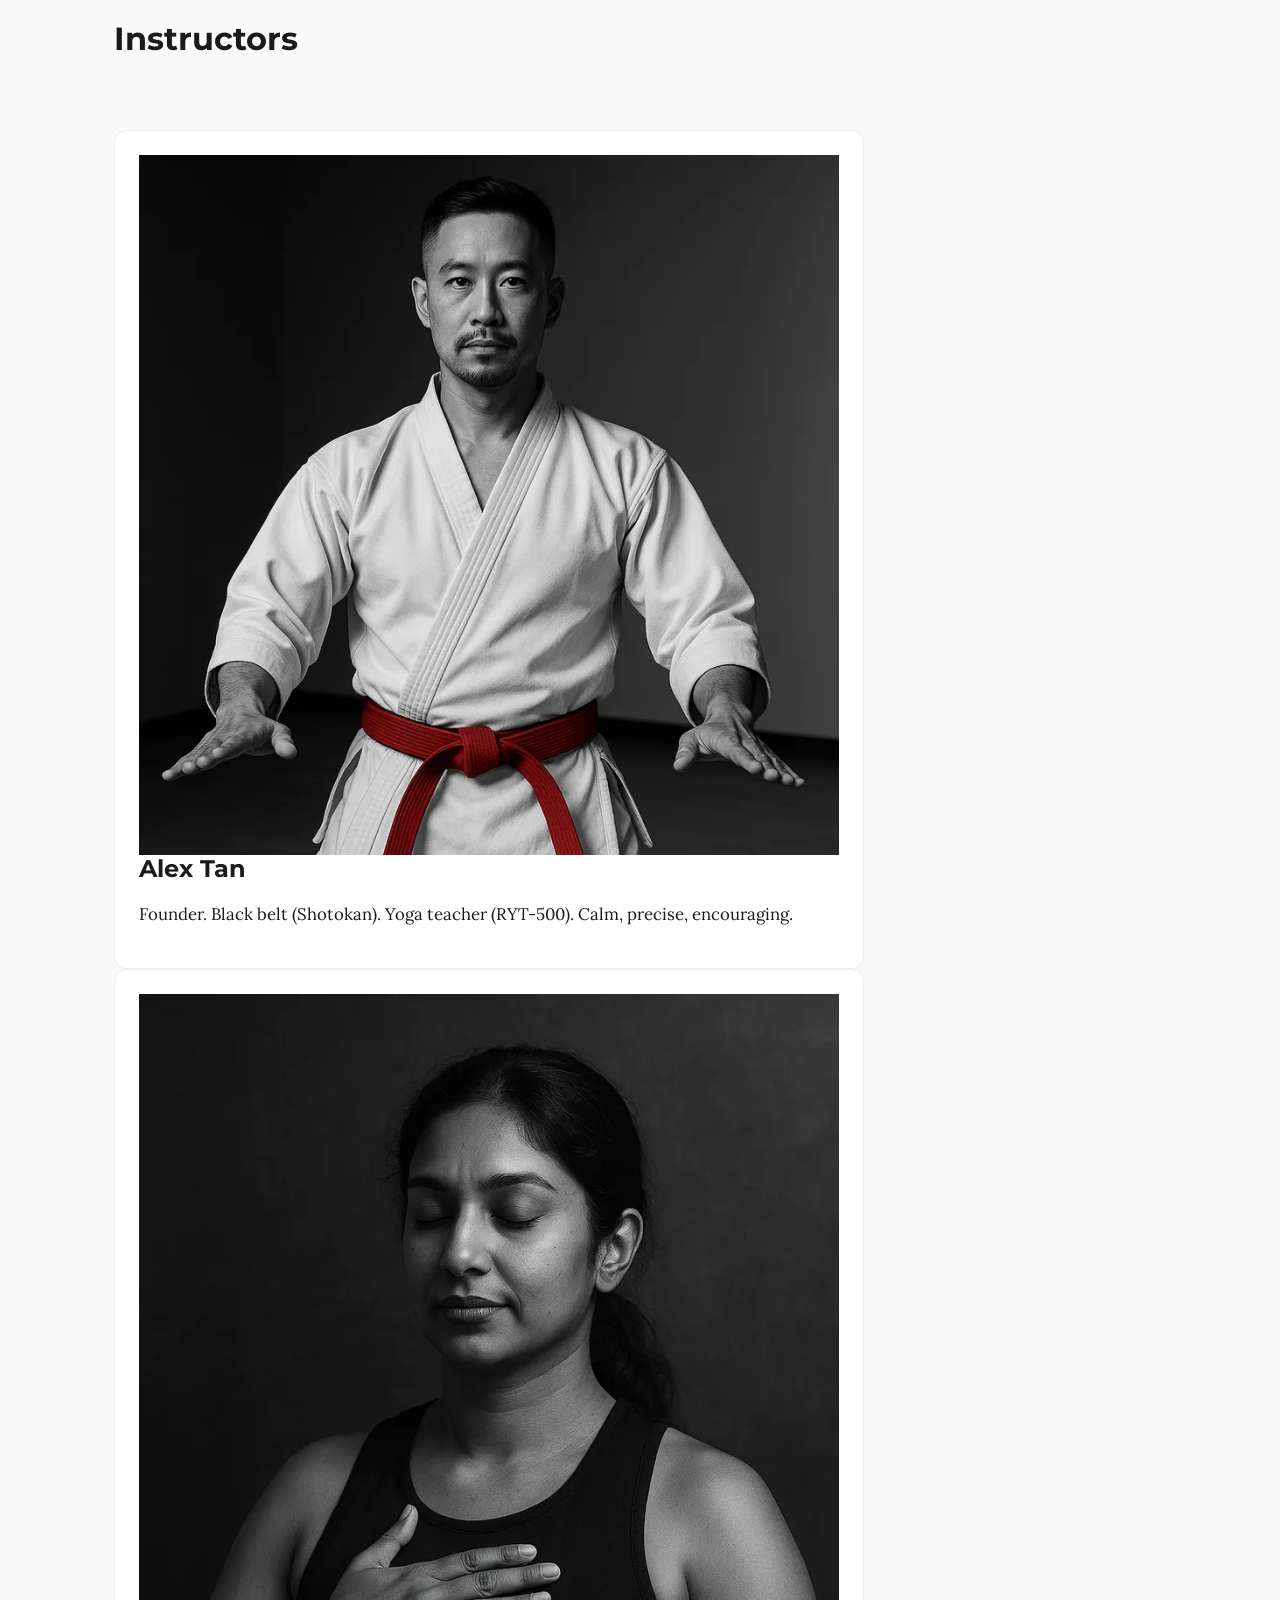
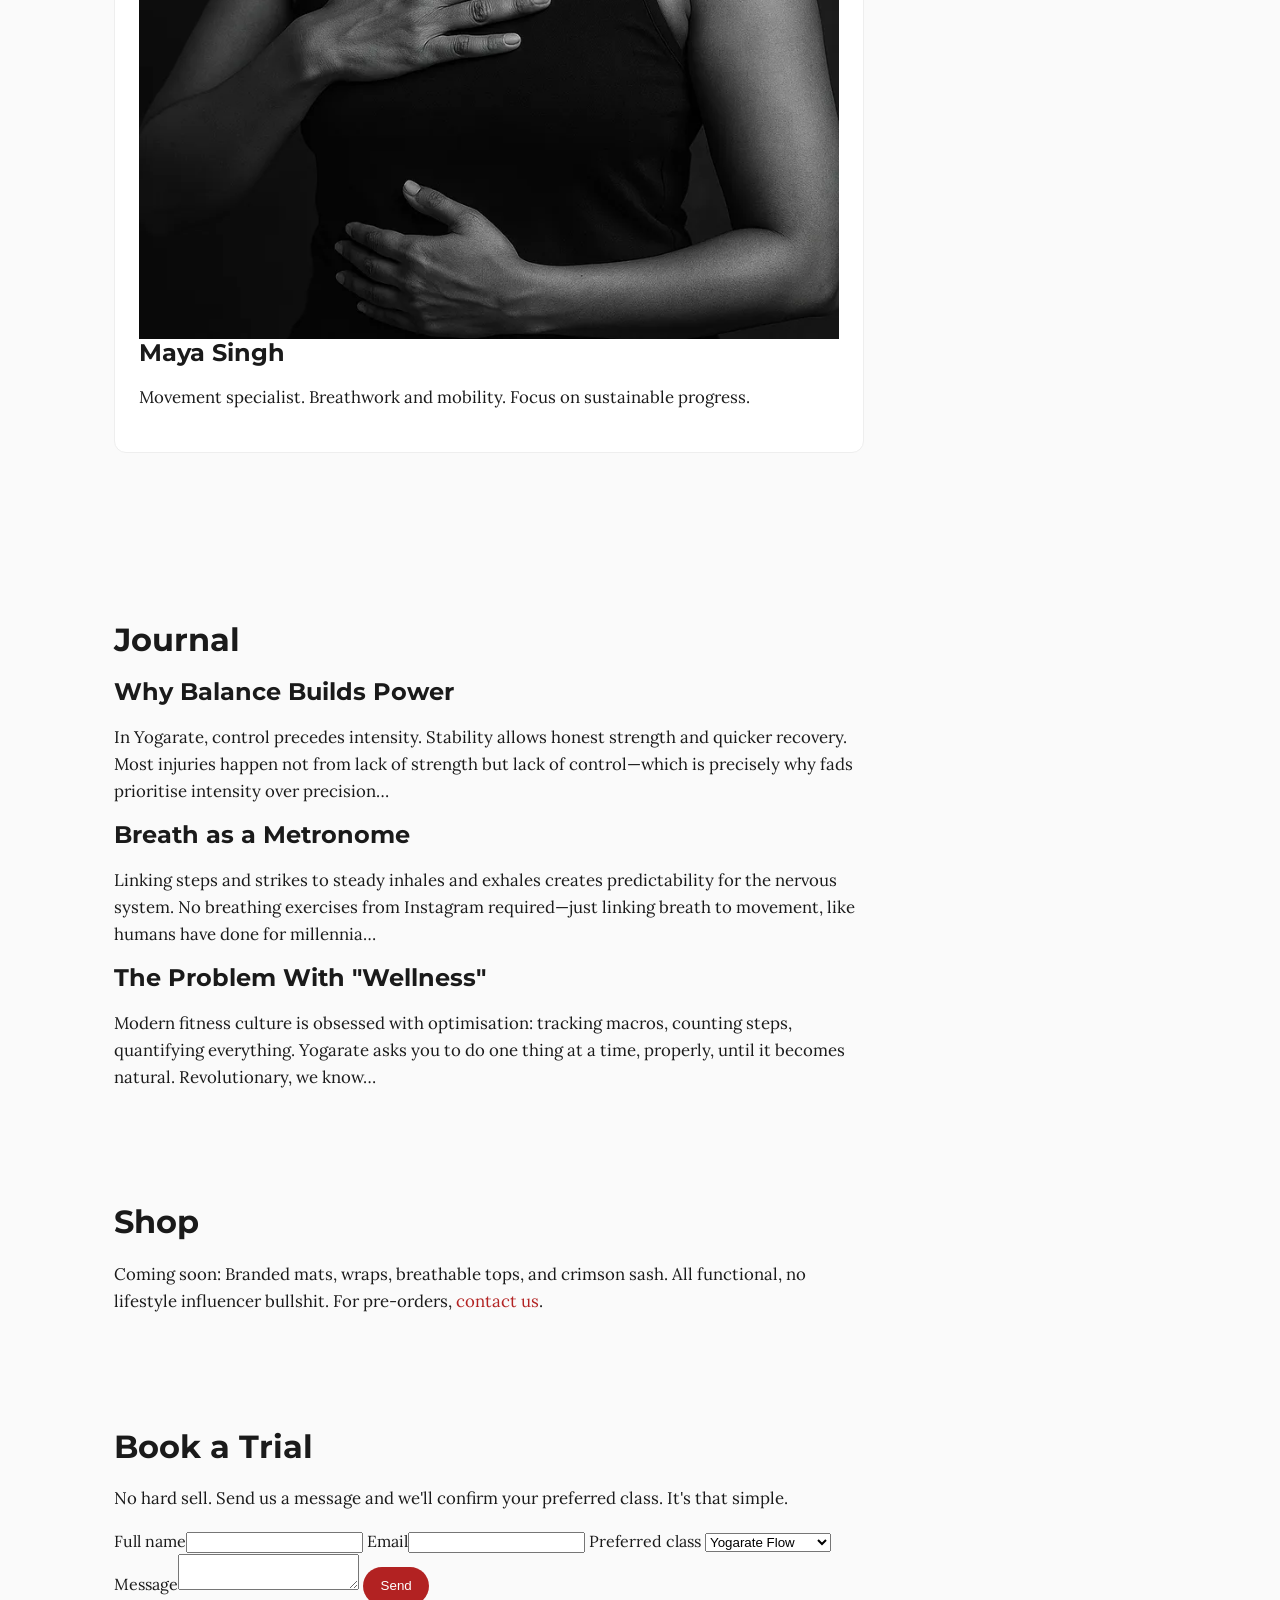
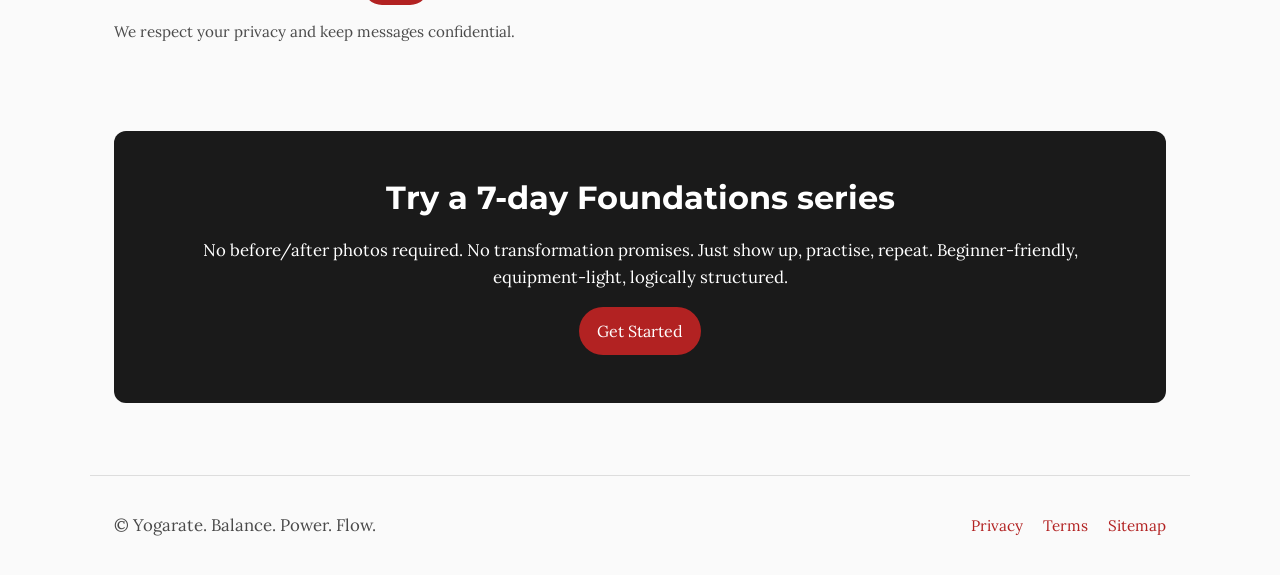
==== commit 9cc977d9: "Refine content: anti-wellness culture tone with intellectual wit" ====
--- a/docs/index.html
+++ b/docs/index.html
@@ -56,7 +56,7 @@
     </picture>
     <div class="hero-copy">
       <h1>Balance. Power. Flow.</h1>
-      <p>Yogarate is the disciplined union of yoga and karate—mindful strength, precise movement, and calm focus, delivered in modern, accessible classes.</p>
+      <p>The antidote to wellness culture. We're not inventing anything new—just practising two ancient disciplines properly, without the nonsense.</p>
       <a class="btn" href="#classes">Explore Classes</a>
       <a class="btn ghost" href="#contact">Book a Trial</a>
     </div>
@@ -75,8 +75,8 @@
   <!-- Approach Section -->
   <section class="narrow">
     <h2>Precision Before Intensity</h2>
-    <p>Yogarate emphasises controlled, mindful movement over speed or force. We prefer slow, precise reps over fast, sloppy ones. Better to practise one strike correctly than a hundred without awareness. As form improves, speed and power emerge naturally—not as goals, but as byproducts of precision.</p>
-    <p>This approach builds durable strength, reduces injury risk, and trains both body and mind for sustained performance. No prior experience needed—just a willingness to practise with focus.</p>
+    <p>Unlike the latest fitness trend promising transformation in twenty-eight days, Yogarate asks for sixty minutes, three times a week, and approximately forever. There's no quick fix, no certification after three weekends, no essential oils section. Just movement, breath, and repetition until your body remembers what it's forgotten.</p>
+    <p>We prefer slow, precise reps over fast, sloppy ones. Better to practise one strike correctly than a hundred without awareness. As form improves, speed and power emerge naturally—not as goals, but as byproducts of doing the work properly.</p>
   </section>
 
   <!-- Sequences Section -->
@@ -102,15 +102,15 @@
     <h2>Classes</h2>
     <article>
       <h3>Yogarate Flow</h3>
-      <p>Beginner-friendly sequences, breath-led movement, stability and balance. 45–60 min.</p>
+      <p>Breath-led sequences, stability and balance without the spiritual bypassing. 45–60 min. No crystals, no affirmations, just movement.</p>
     </article>
     <article>
       <h3>Yogarate Power</h3>
-      <p>Controlled explosive drills, stance work, and core alignment. 45–60 min.</p>
+      <p>Controlled explosive drills, stance work, and core alignment. Build strength without the cult of intensity. 45–60 min.</p>
     </article>
     <article>
       <h3>Yogarate Restore</h3>
-      <p>Guided meditation, restorative holds, kata visualisation. 45 min.</p>
+      <p>Guided meditation, restorative holds, kata visualisation. Actually restorative, not just slow-pace cardio. 45 min.</p>
     </article>
     <p><a class="btn" href="#timetable">View Timetable</a> <a class="btn ghost" href="#contact">Book a Trial</a></p>
   </section>
@@ -136,7 +136,9 @@
   <section id="philosophy" class="narrow">
     <h2>Philosophy</h2>
     
-    <p>Yogarate is more than a fusion—it's a discipline that trains the whole system: mobility and stability, flow and precision, breath and power. We believe strength without control is hollow, and stillness without purpose is stagnant.</p>
+    <p>Every month brings a new exercise philosophy promising to revolutionise your body, your mind, your entire existence. Most are thinly veiled marketing campaigns. Yogarate is neither yoga with a twist nor karate made gentle. It's two established practices integrated without hype, without supplements, without transformation narratives. Just breathe, move, repeat.</p>
+    
+    <p>We believe strength without control is hollow, and stillness without purpose is stagnant. Wellness culture suggests you're broken and needs fixing. We suggest you're human and needs practising.</p>
 
     <h3>Core Principles</h3>
     
@@ -158,7 +160,7 @@
     
     <h3>Why Hybrid Works</h3>
     
-    <p>Yoga alone can lack progressive challenge—it's sustainable but sometimes stagnates. Karate alone can prioritise power over mobility—it builds strength but can create imbalances. Together, they create synergy: yoga's awareness deepens karate's precision; karate's structure strengthens yoga's flow. It's training that's both restorative and progressive.</p>
+    <p>Yoga alone can lack progressive challenge—wonderful for recovery, less so for building strength. Karate alone can prioritise power over mobility—excellent for conditioning, problematic for longevity. Together, they create actual synergy (not the corporate kind): yoga's awareness deepens karate's precision; karate's structure strengthens yoga's flow. It's training that's both restorative and progressive, which most fitness fads claim but rarely deliver.</p>
     
     <h3>Precision Before Intensity</h3>
     
@@ -166,7 +168,7 @@
 
     <blockquote>"We bow in respect, not submission. We stretch in openness, not fragility. We strike in focus, not aggression."</blockquote>
     
-    <p class="muted">Yogarate is not about choosing between soft and hard. It's about training both, consciously.</p>
+    <p class="muted">Yogarate isn't about choosing between soft and hard, gentle and fierce, yin and yang. It's about recognising life demands both—and training both, consciously, without the binary thinking that plagues fitness culture.</p>
   </section>
 
   <!-- Instructors Section -->
@@ -191,24 +193,28 @@
     <h2>Journal</h2>
     <article>
       <h3>Why Balance Builds Power</h3>
-      <p>In Yogarate, control precedes intensity. Stability allows honest strength and quicker recovery…</p>
+      <p>In Yogarate, control precedes intensity. Stability allows honest strength and quicker recovery. Most injuries happen not from lack of strength but lack of control—which is precisely why fads prioritise intensity over precision…</p>
     </article>
     <article>
       <h3>Breath as a Metronome</h3>
-      <p>Linking steps and strikes to steady inhales and exhales creates predictability for the nervous system…</p>
+      <p>Linking steps and strikes to steady inhales and exhales creates predictability for the nervous system. No breathing exercises from Instagram required—just linking breath to movement, like humans have done for millennia…</p>
+    </article>
+    <article>
+      <h3>The Problem With "Wellness"</h3>
+      <p>Modern fitness culture is obsessed with optimisation: tracking macros, counting steps, quantifying everything. Yogarate asks you to do one thing at a time, properly, until it becomes natural. Revolutionary, we know…</p>
     </article>
   </section>
 
   <!-- Shop Section -->
   <section id="shop" class="narrow">
     <h2>Shop</h2>
-    <p>Coming soon: Branded mats, wraps, breathable tops, and crimson sash. For pre-orders, <a href="#contact">contact us</a>.</p>
+    <p>Coming soon: Branded mats, wraps, breathable tops, and crimson sash. All functional, no lifestyle influencer bullshit. For pre-orders, <a href="#contact">contact us</a>.</p>
   </section>
 
   <!-- Contact Section -->
   <section id="contact" class="narrow">
     <h2>Book a Trial</h2>
-    <p>Send us a message and we'll confirm your preferred class.</p>
+    <p>No hard sell. Send us a message and we'll confirm your preferred class. It's that simple.</p>
     <form name="contact" method="post" data-netlify="true">
       <label>Full name<input name="name" required></label>
       <label>Email<input type="email" name="email" required></label>
@@ -225,8 +231,8 @@
 
   <!-- Final CTA Section -->
   <section class="cta-band">
-    <h2>Start with a 7-day Foundations series</h2>
-    <p>Beginner-friendly, equipment-light, and results-focused.</p>
+    <h2>Try a 7-day Foundations series</h2>
+    <p>No before/after photos required. No transformation promises. Just show up, practise, repeat. Beginner-friendly, equipment-light, logically structured.</p>
     <a class="btn" href="#contact">Get Started</a>
   </section>
 </main>
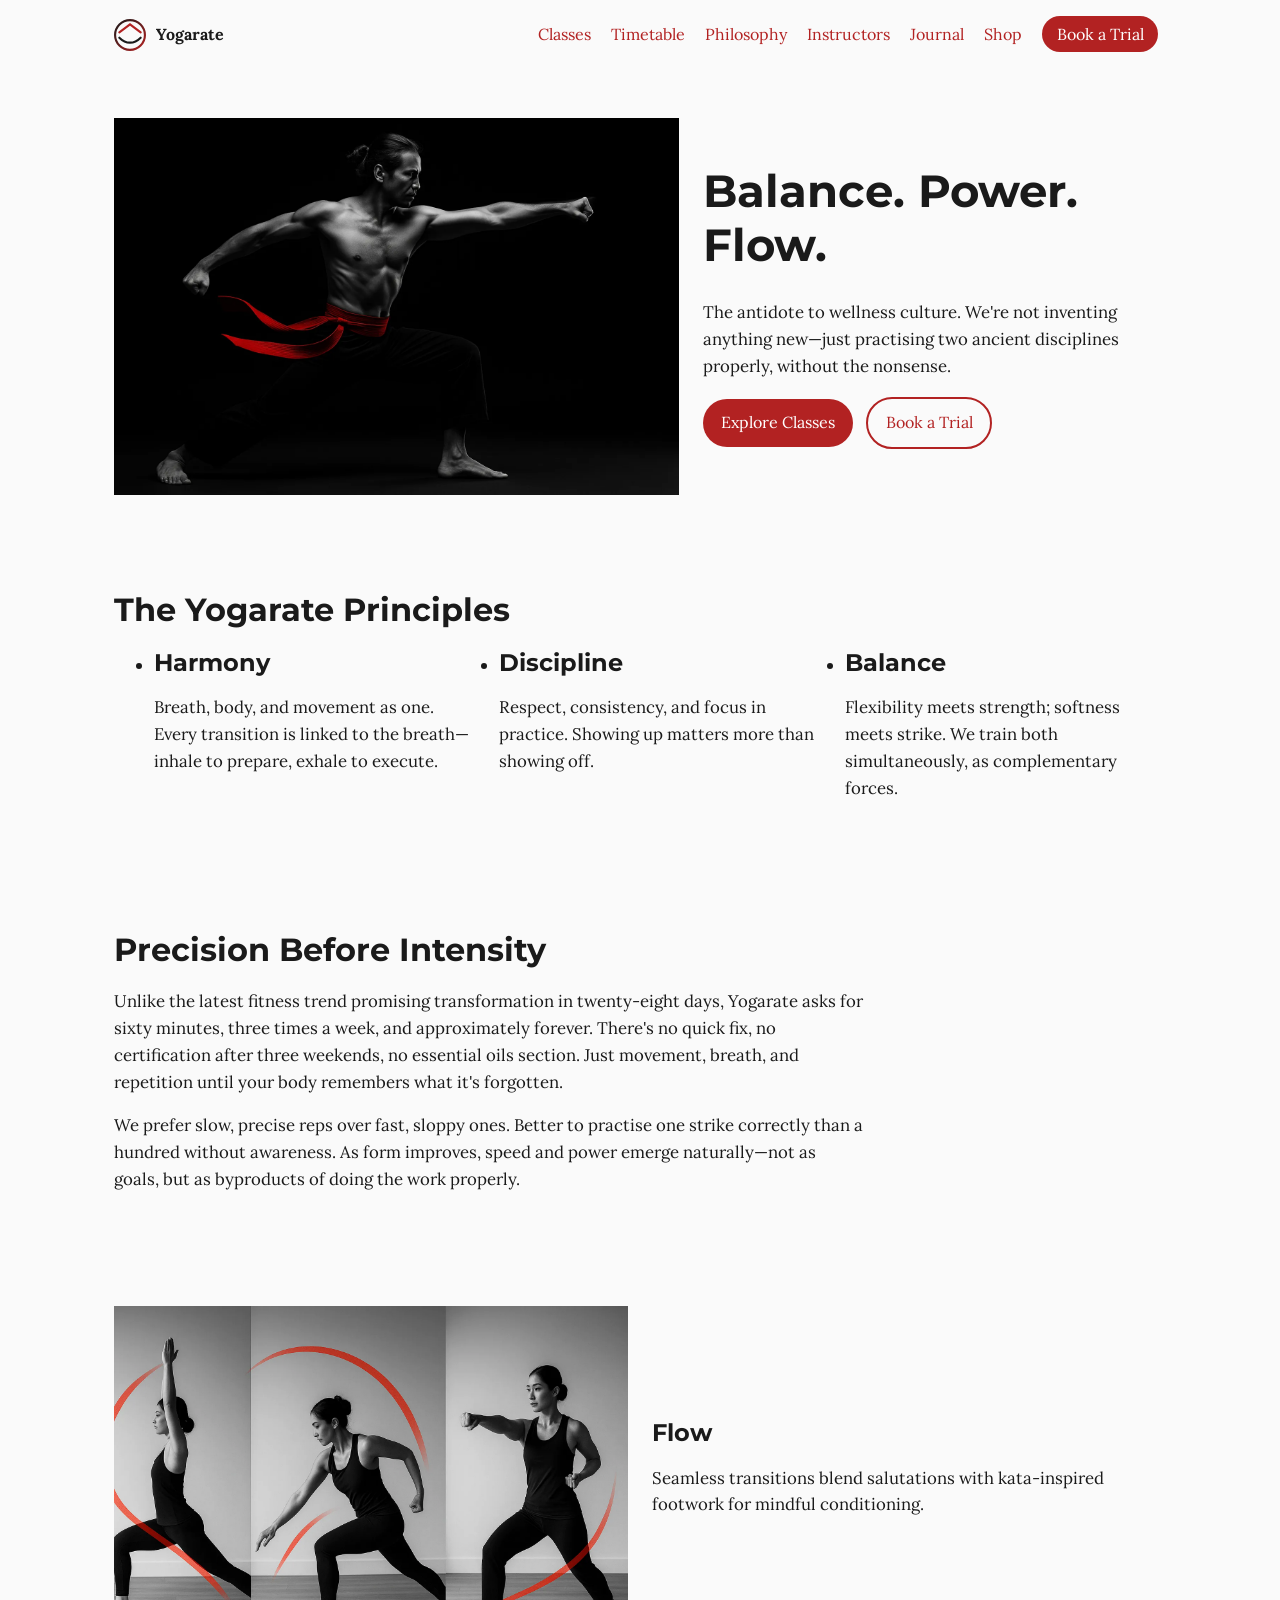
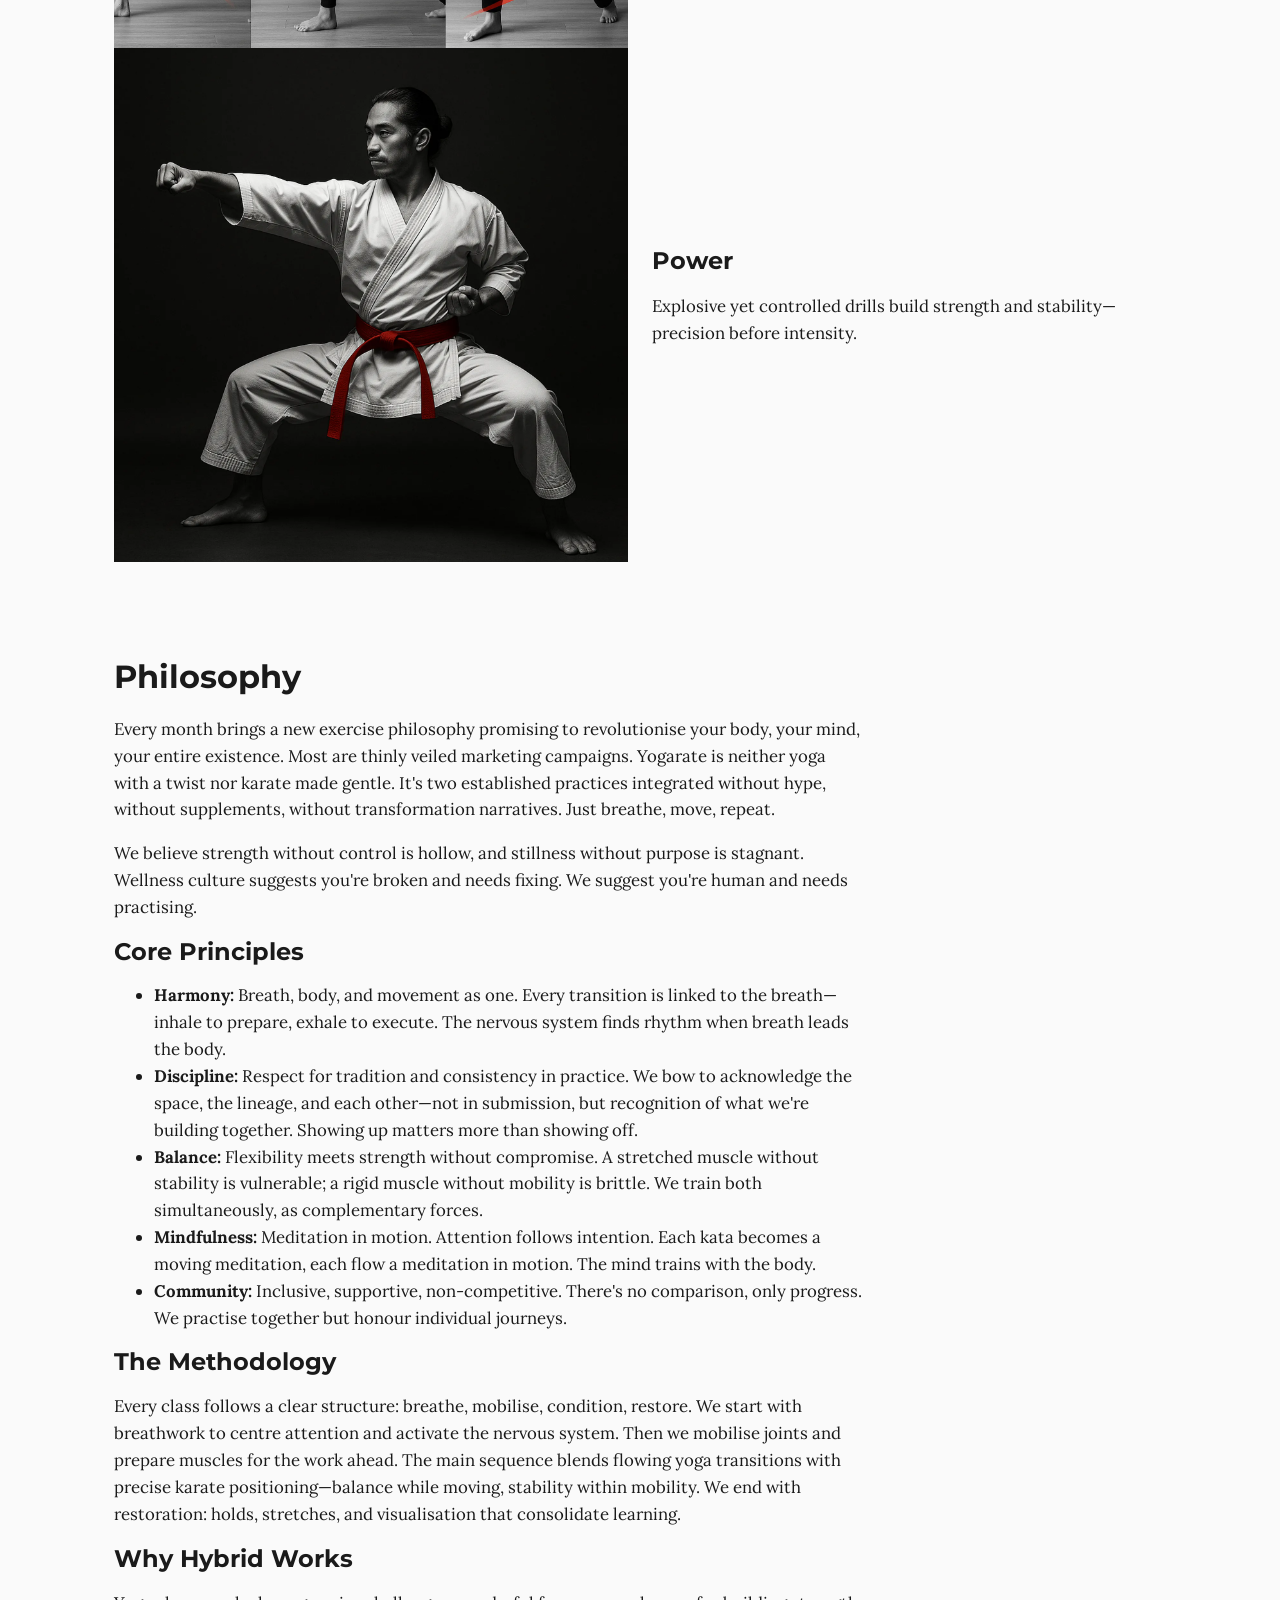
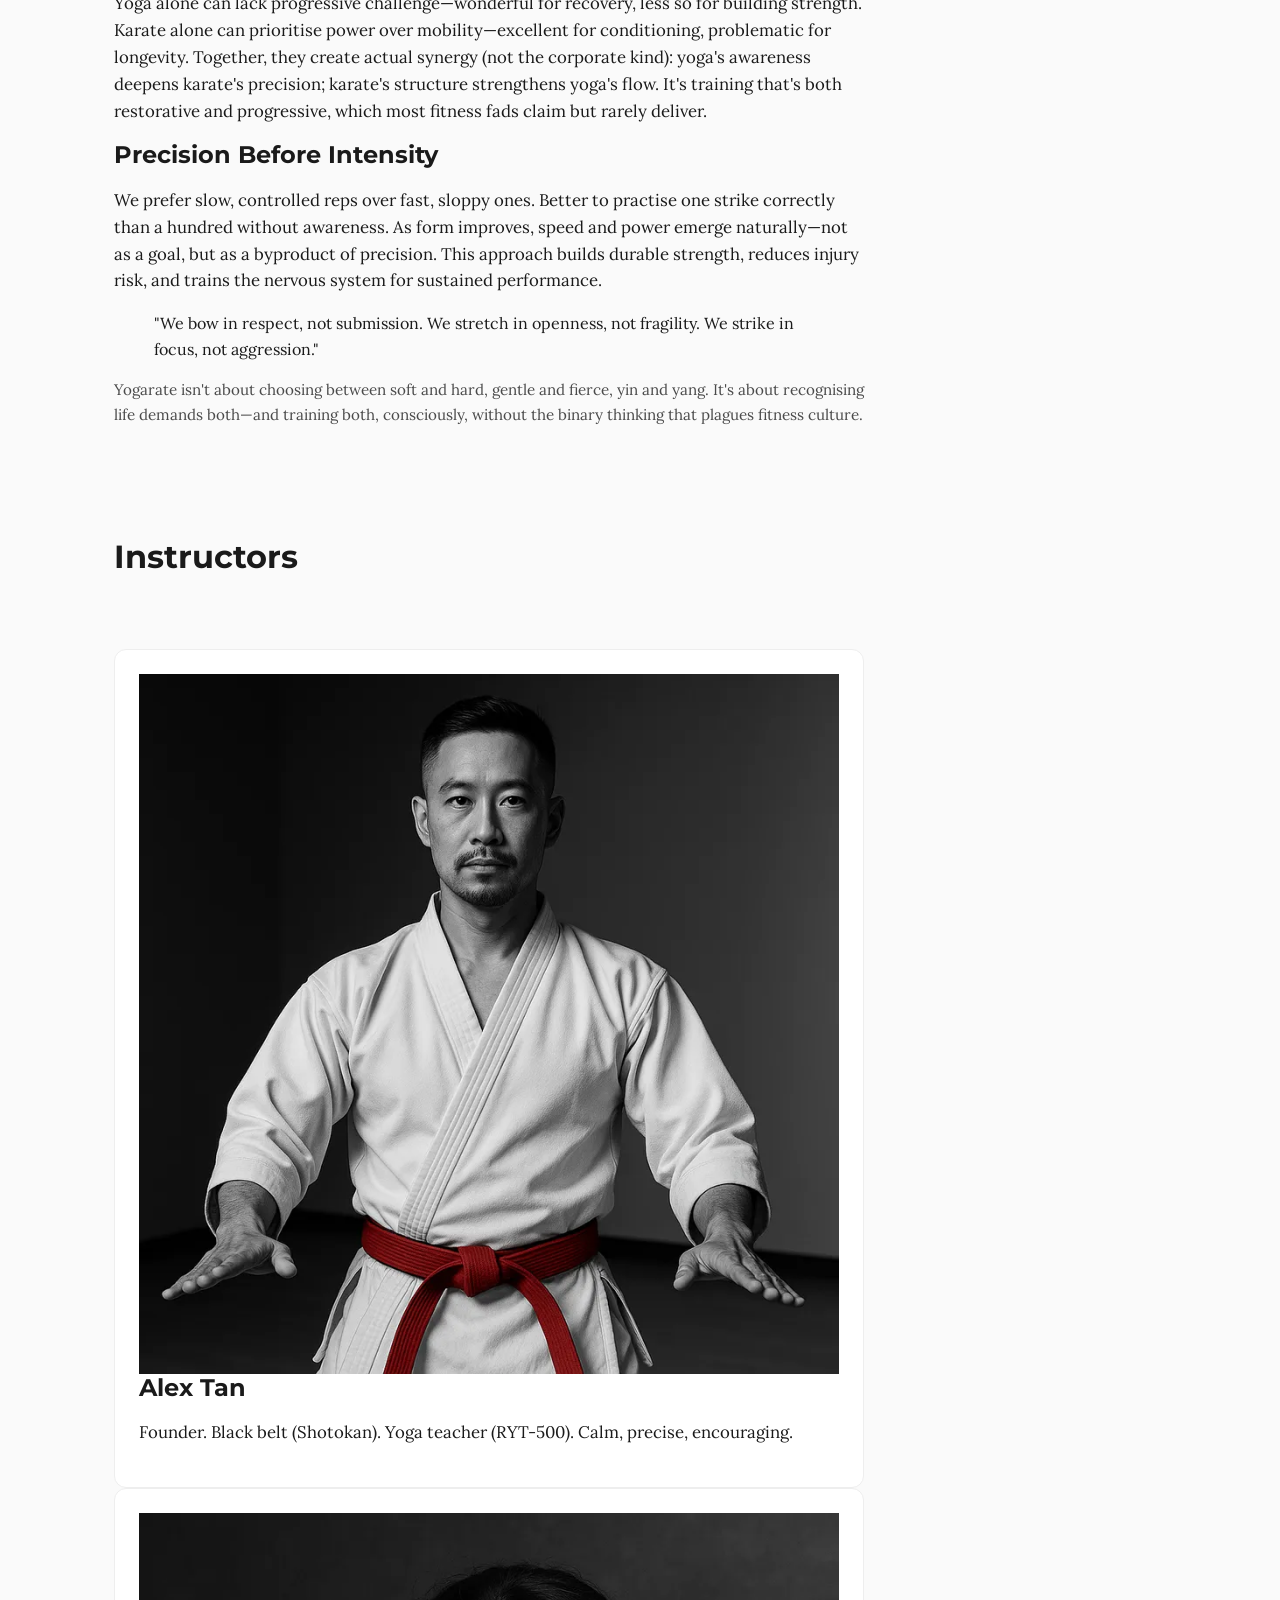
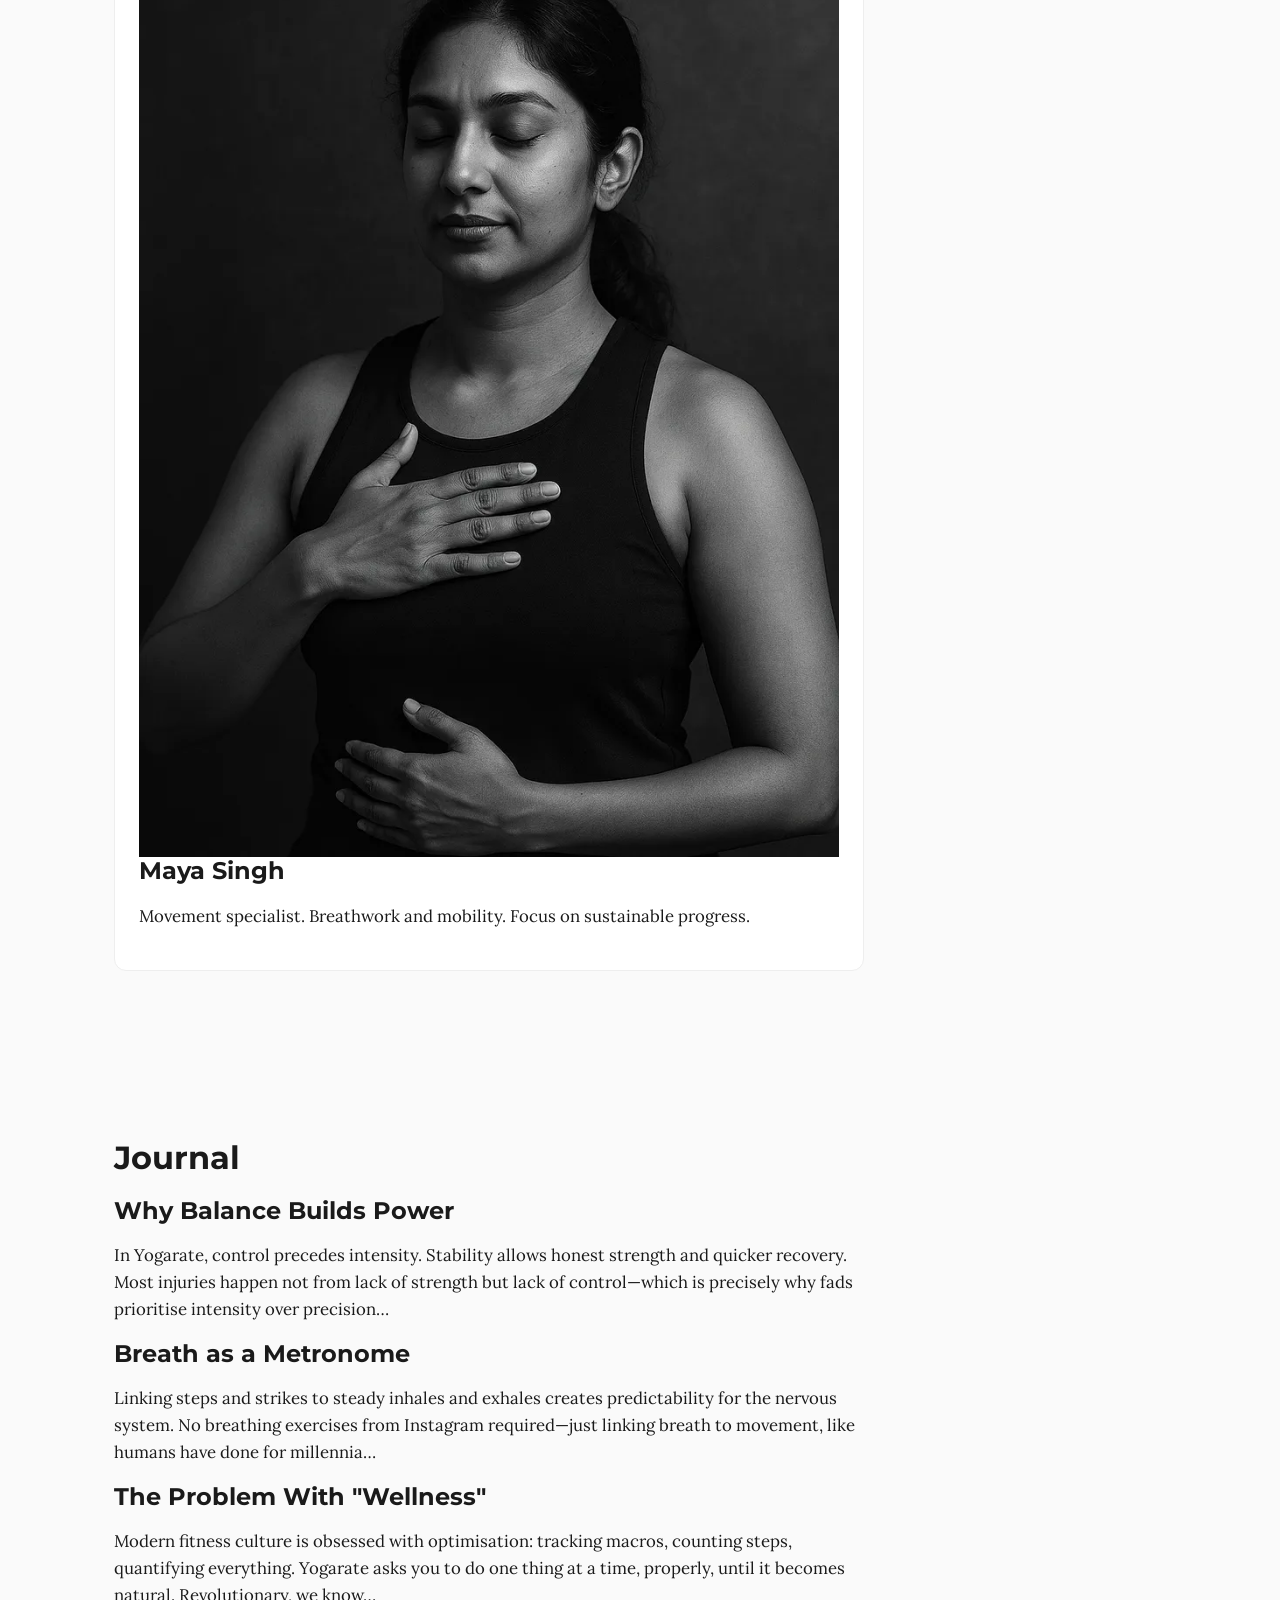
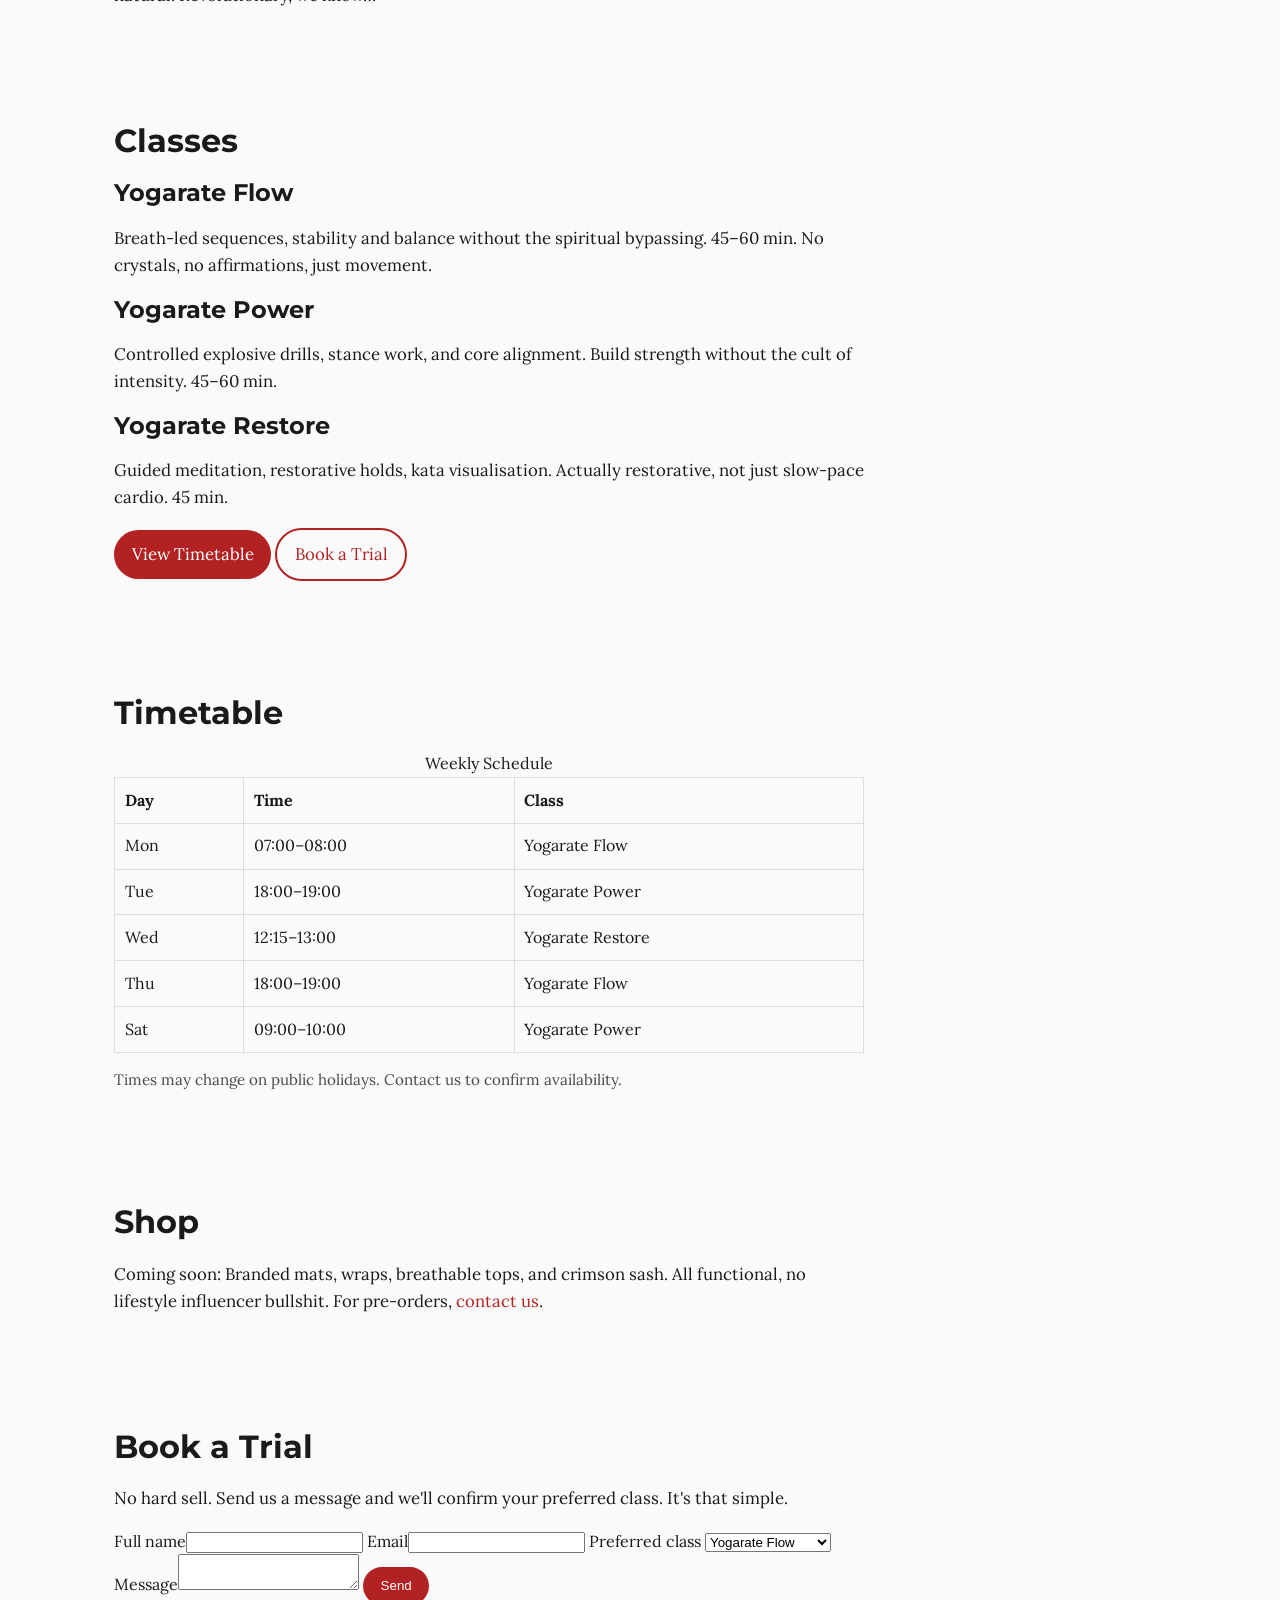
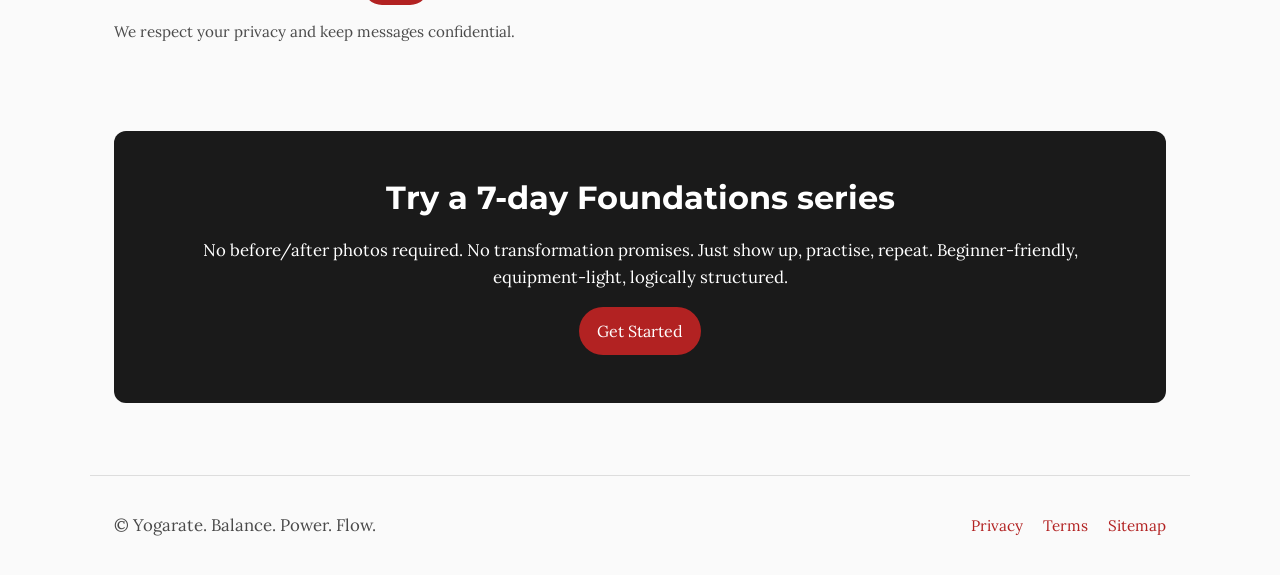
==== commit 843c8eec: "Reorder sections: move Classes and Timetable below Journal" ====
--- a/docs/index.html
+++ b/docs/index.html
@@ -97,6 +97,79 @@
     </div>
   </section>
 
+  <!-- Philosophy Section -->
+  <section id="philosophy" class="narrow">
+    <h2>Philosophy</h2>
+    
+    <p>Every month brings a new exercise philosophy promising to revolutionise your body, your mind, your entire existence. Most are thinly veiled marketing campaigns. Yogarate is neither yoga with a twist nor karate made gentle. It's two established practices integrated without hype, without supplements, without transformation narratives. Just breathe, move, repeat.</p>
+    
+    <p>We believe strength without control is hollow, and stillness without purpose is stagnant. Wellness culture suggests you're broken and needs fixing. We suggest you're human and needs practising.</p>
+
+    <h3>Core Principles</h3>
+    
+    <ul>
+      <li><strong>Harmony:</strong> Breath, body, and movement as one. Every transition is linked to the breath—inhale to prepare, exhale to execute. The nervous system finds rhythm when breath leads the body.</li>
+      
+      <li><strong>Discipline:</strong> Respect for tradition and consistency in practice. We bow to acknowledge the space, the lineage, and each other—not in submission, but recognition of what we're building together. Showing up matters more than showing off.</li>
+      
+      <li><strong>Balance:</strong> Flexibility meets strength without compromise. A stretched muscle without stability is vulnerable; a rigid muscle without mobility is brittle. We train both simultaneously, as complementary forces.</li>
+      
+      <li><strong>Mindfulness:</strong> Meditation in motion. Attention follows intention. Each kata becomes a moving meditation, each flow a meditation in motion. The mind trains with the body.</li>
+      
+      <li><strong>Community:</strong> Inclusive, supportive, non-competitive. There's no comparison, only progress. We practise together but honour individual journeys.</li>
+    </ul>
+
+    <h3>The Methodology</h3>
+    
+    <p>Every class follows a clear structure: breathe, mobilise, condition, restore. We start with breathwork to centre attention and activate the nervous system. Then we mobilise joints and prepare muscles for the work ahead. The main sequence blends flowing yoga transitions with precise karate positioning—balance while moving, stability within mobility. We end with restoration: holds, stretches, and visualisation that consolidate learning.</p>
+    
+    <h3>Why Hybrid Works</h3>
+    
+    <p>Yoga alone can lack progressive challenge—wonderful for recovery, less so for building strength. Karate alone can prioritise power over mobility—excellent for conditioning, problematic for longevity. Together, they create actual synergy (not the corporate kind): yoga's awareness deepens karate's precision; karate's structure strengthens yoga's flow. It's training that's both restorative and progressive, which most fitness fads claim but rarely deliver.</p>
+    
+    <h3>Precision Before Intensity</h3>
+    
+    <p>We prefer slow, controlled reps over fast, sloppy ones. Better to practise one strike correctly than a hundred without awareness. As form improves, speed and power emerge naturally—not as a goal, but as a byproduct of precision. This approach builds durable strength, reduces injury risk, and trains the nervous system for sustained performance.</p>
+
+    <blockquote>"We bow in respect, not submission. We stretch in openness, not fragility. We strike in focus, not aggression."</blockquote>
+    
+    <p class="muted">Yogarate isn't about choosing between soft and hard, gentle and fierce, yin and yang. It's about recognising life demands both—and training both, consciously, without the binary thinking that plagues fitness culture.</p>
+  </section>
+
+  <!-- Instructors Section -->
+  <section id="instructors" class="narrow">
+    <h2>Instructors</h2>
+    <section class="team">
+      <article class="card">
+        <img src="assets/img/instructor-1.webp" alt="Instructor demonstrating balanced stance">
+        <h3>Alex Tan</h3>
+        <p>Founder. Black belt (Shotokan). Yoga teacher (RYT-500). Calm, precise, encouraging.</p>
+      </article>
+      <article class="card">
+        <img src="assets/img/instructor-2.webp" alt="Instructor guiding mindful breathwork">
+        <h3>Maya Singh</h3>
+        <p>Movement specialist. Breathwork and mobility. Focus on sustainable progress.</p>
+      </article>
+    </section>
+  </section>
+
+  <!-- Journal/Blog Section -->
+  <section id="journal" class="narrow">
+    <h2>Journal</h2>
+    <article>
+      <h3>Why Balance Builds Power</h3>
+      <p>In Yogarate, control precedes intensity. Stability allows honest strength and quicker recovery. Most injuries happen not from lack of strength but lack of control—which is precisely why fads prioritise intensity over precision…</p>
+    </article>
+    <article>
+      <h3>Breath as a Metronome</h3>
+      <p>Linking steps and strikes to steady inhales and exhales creates predictability for the nervous system. No breathing exercises from Instagram required—just linking breath to movement, like humans have done for millennia…</p>
+    </article>
+    <article>
+      <h3>The Problem With "Wellness"</h3>
+      <p>Modern fitness culture is obsessed with optimisation: tracking macros, counting steps, quantifying everything. Yogarate asks you to do one thing at a time, properly, until it becomes natural. Revolutionary, we know…</p>
+    </article>
+  </section>
+
   <!-- Classes Section -->
   <section id="classes" class="narrow">
     <h2>Classes</h2>
@@ -130,79 +203,6 @@
       </tbody>
     </table>
     <p id="timetable-help" class="muted">Times may change on public holidays. Contact us to confirm availability.</p>
-  </section>
-
-  <!-- Philosophy Section -->
-  <section id="philosophy" class="narrow">
-    <h2>Philosophy</h2>
-    
-    <p>Every month brings a new exercise philosophy promising to revolutionise your body, your mind, your entire existence. Most are thinly veiled marketing campaigns. Yogarate is neither yoga with a twist nor karate made gentle. It's two established practices integrated without hype, without supplements, without transformation narratives. Just breathe, move, repeat.</p>
-    
-    <p>We believe strength without control is hollow, and stillness without purpose is stagnant. Wellness culture suggests you're broken and needs fixing. We suggest you're human and needs practising.</p>
-
-    <h3>Core Principles</h3>
-    
-    <ul>
-      <li><strong>Harmony:</strong> Breath, body, and movement as one. Every transition is linked to the breath—inhale to prepare, exhale to execute. The nervous system finds rhythm when breath leads the body.</li>
-      
-      <li><strong>Discipline:</strong> Respect for tradition and consistency in practice. We bow to acknowledge the space, the lineage, and each other—not in submission, but recognition of what we're building together. Showing up matters more than showing off.</li>
-      
-      <li><strong>Balance:</strong> Flexibility meets strength without compromise. A stretched muscle without stability is vulnerable; a rigid muscle without mobility is brittle. We train both simultaneously, as complementary forces.</li>
-      
-      <li><strong>Mindfulness:</strong> Meditation in motion. Attention follows intention. Each kata becomes a moving meditation, each flow a meditation in motion. The mind trains with the body.</li>
-      
-      <li><strong>Community:</strong> Inclusive, supportive, non-competitive. There's no comparison, only progress. We practise together but honour individual journeys.</li>
-    </ul>
-
-    <h3>The Methodology</h3>
-    
-    <p>Every class follows a clear structure: breathe, mobilise, condition, restore. We start with breathwork to centre attention and activate the nervous system. Then we mobilise joints and prepare muscles for the work ahead. The main sequence blends flowing yoga transitions with precise karate positioning—balance while moving, stability within mobility. We end with restoration: holds, stretches, and visualisation that consolidate learning.</p>
-    
-    <h3>Why Hybrid Works</h3>
-    
-    <p>Yoga alone can lack progressive challenge—wonderful for recovery, less so for building strength. Karate alone can prioritise power over mobility—excellent for conditioning, problematic for longevity. Together, they create actual synergy (not the corporate kind): yoga's awareness deepens karate's precision; karate's structure strengthens yoga's flow. It's training that's both restorative and progressive, which most fitness fads claim but rarely deliver.</p>
-    
-    <h3>Precision Before Intensity</h3>
-    
-    <p>We prefer slow, controlled reps over fast, sloppy ones. Better to practise one strike correctly than a hundred without awareness. As form improves, speed and power emerge naturally—not as a goal, but as a byproduct of precision. This approach builds durable strength, reduces injury risk, and trains the nervous system for sustained performance.</p>
-
-    <blockquote>"We bow in respect, not submission. We stretch in openness, not fragility. We strike in focus, not aggression."</blockquote>
-    
-    <p class="muted">Yogarate isn't about choosing between soft and hard, gentle and fierce, yin and yang. It's about recognising life demands both—and training both, consciously, without the binary thinking that plagues fitness culture.</p>
-  </section>
-
-  <!-- Instructors Section -->
-  <section id="instructors" class="narrow">
-    <h2>Instructors</h2>
-    <section class="team">
-      <article class="card">
-        <img src="assets/img/instructor-1.webp" alt="Instructor demonstrating balanced stance">
-        <h3>Alex Tan</h3>
-        <p>Founder. Black belt (Shotokan). Yoga teacher (RYT-500). Calm, precise, encouraging.</p>
-      </article>
-      <article class="card">
-        <img src="assets/img/instructor-2.webp" alt="Instructor guiding mindful breathwork">
-        <h3>Maya Singh</h3>
-        <p>Movement specialist. Breathwork and mobility. Focus on sustainable progress.</p>
-      </article>
-    </section>
-  </section>
-
-  <!-- Journal/Blog Section -->
-  <section id="journal" class="narrow">
-    <h2>Journal</h2>
-    <article>
-      <h3>Why Balance Builds Power</h3>
-      <p>In Yogarate, control precedes intensity. Stability allows honest strength and quicker recovery. Most injuries happen not from lack of strength but lack of control—which is precisely why fads prioritise intensity over precision…</p>
-    </article>
-    <article>
-      <h3>Breath as a Metronome</h3>
-      <p>Linking steps and strikes to steady inhales and exhales creates predictability for the nervous system. No breathing exercises from Instagram required—just linking breath to movement, like humans have done for millennia…</p>
-    </article>
-    <article>
-      <h3>The Problem With "Wellness"</h3>
-      <p>Modern fitness culture is obsessed with optimisation: tracking macros, counting steps, quantifying everything. Yogarate asks you to do one thing at a time, properly, until it becomes natural. Revolutionary, we know…</p>
-    </article>
   </section>
 
   <!-- Shop Section -->
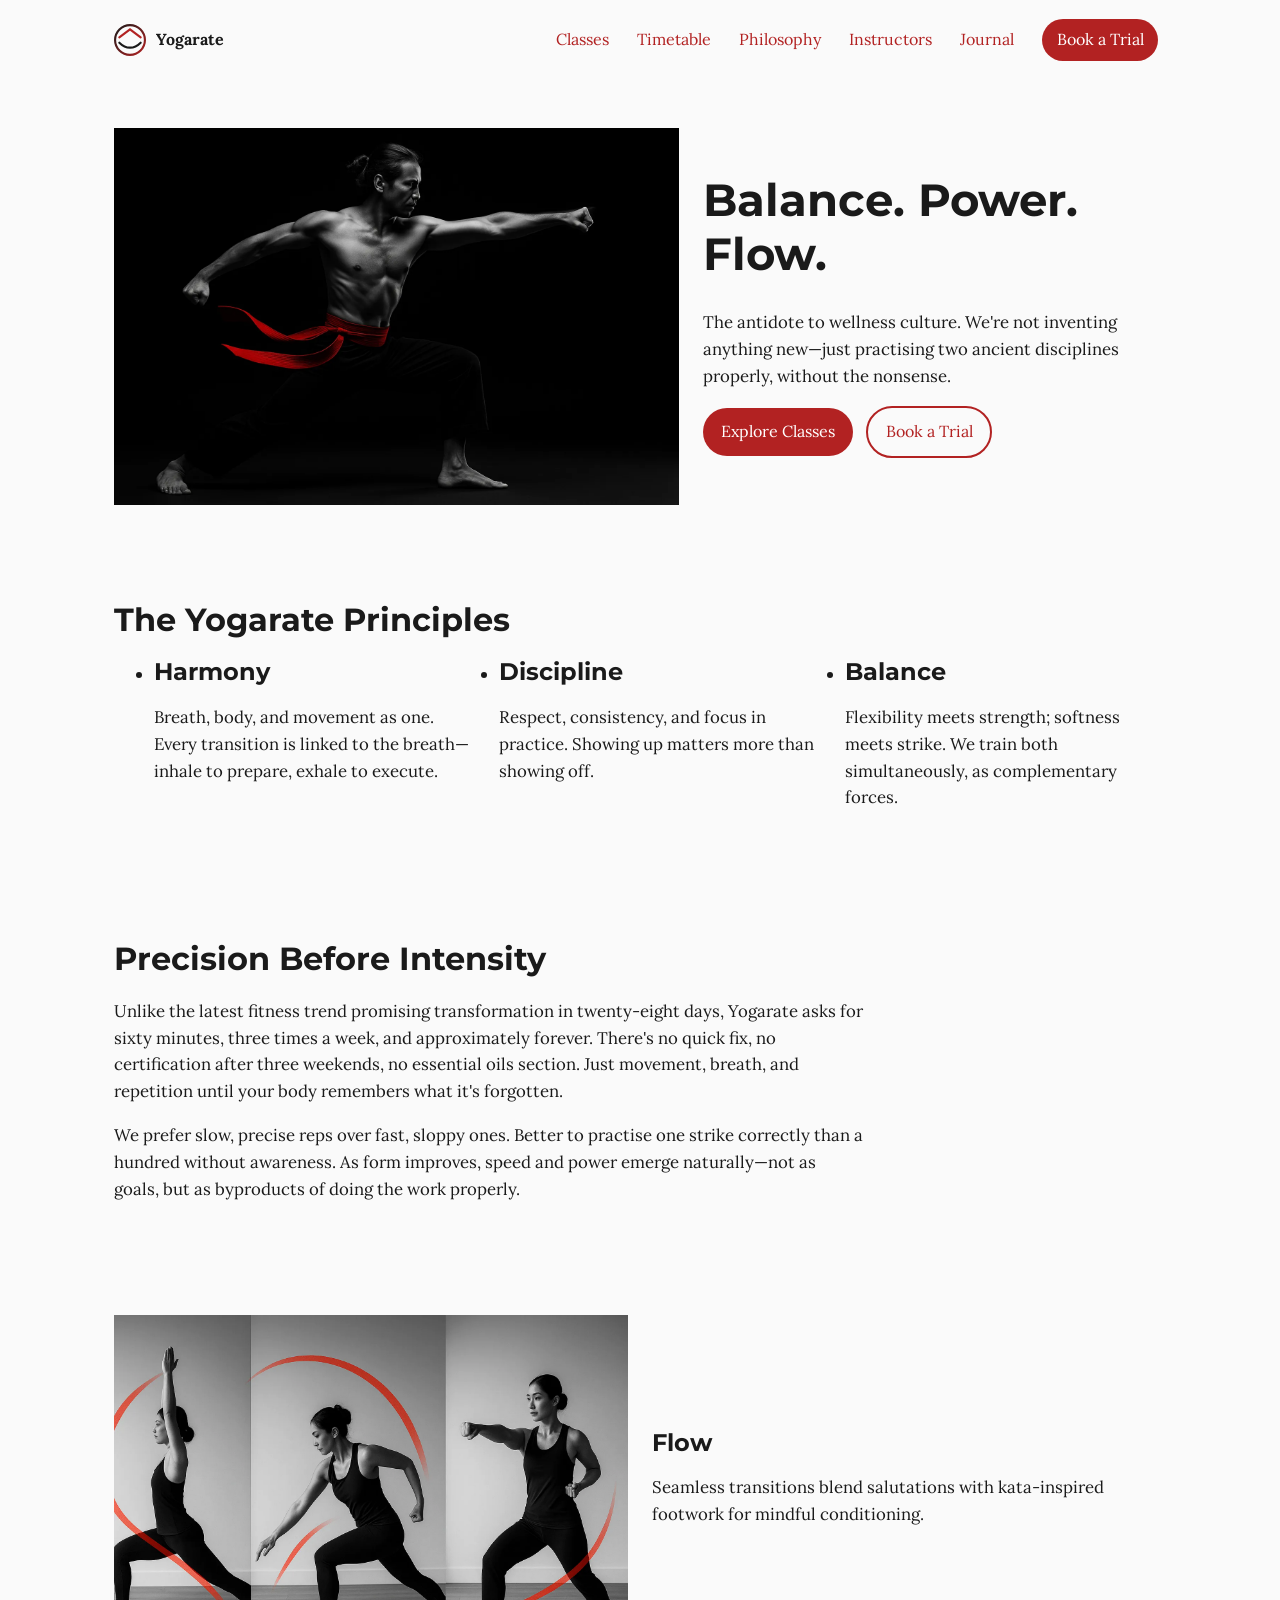
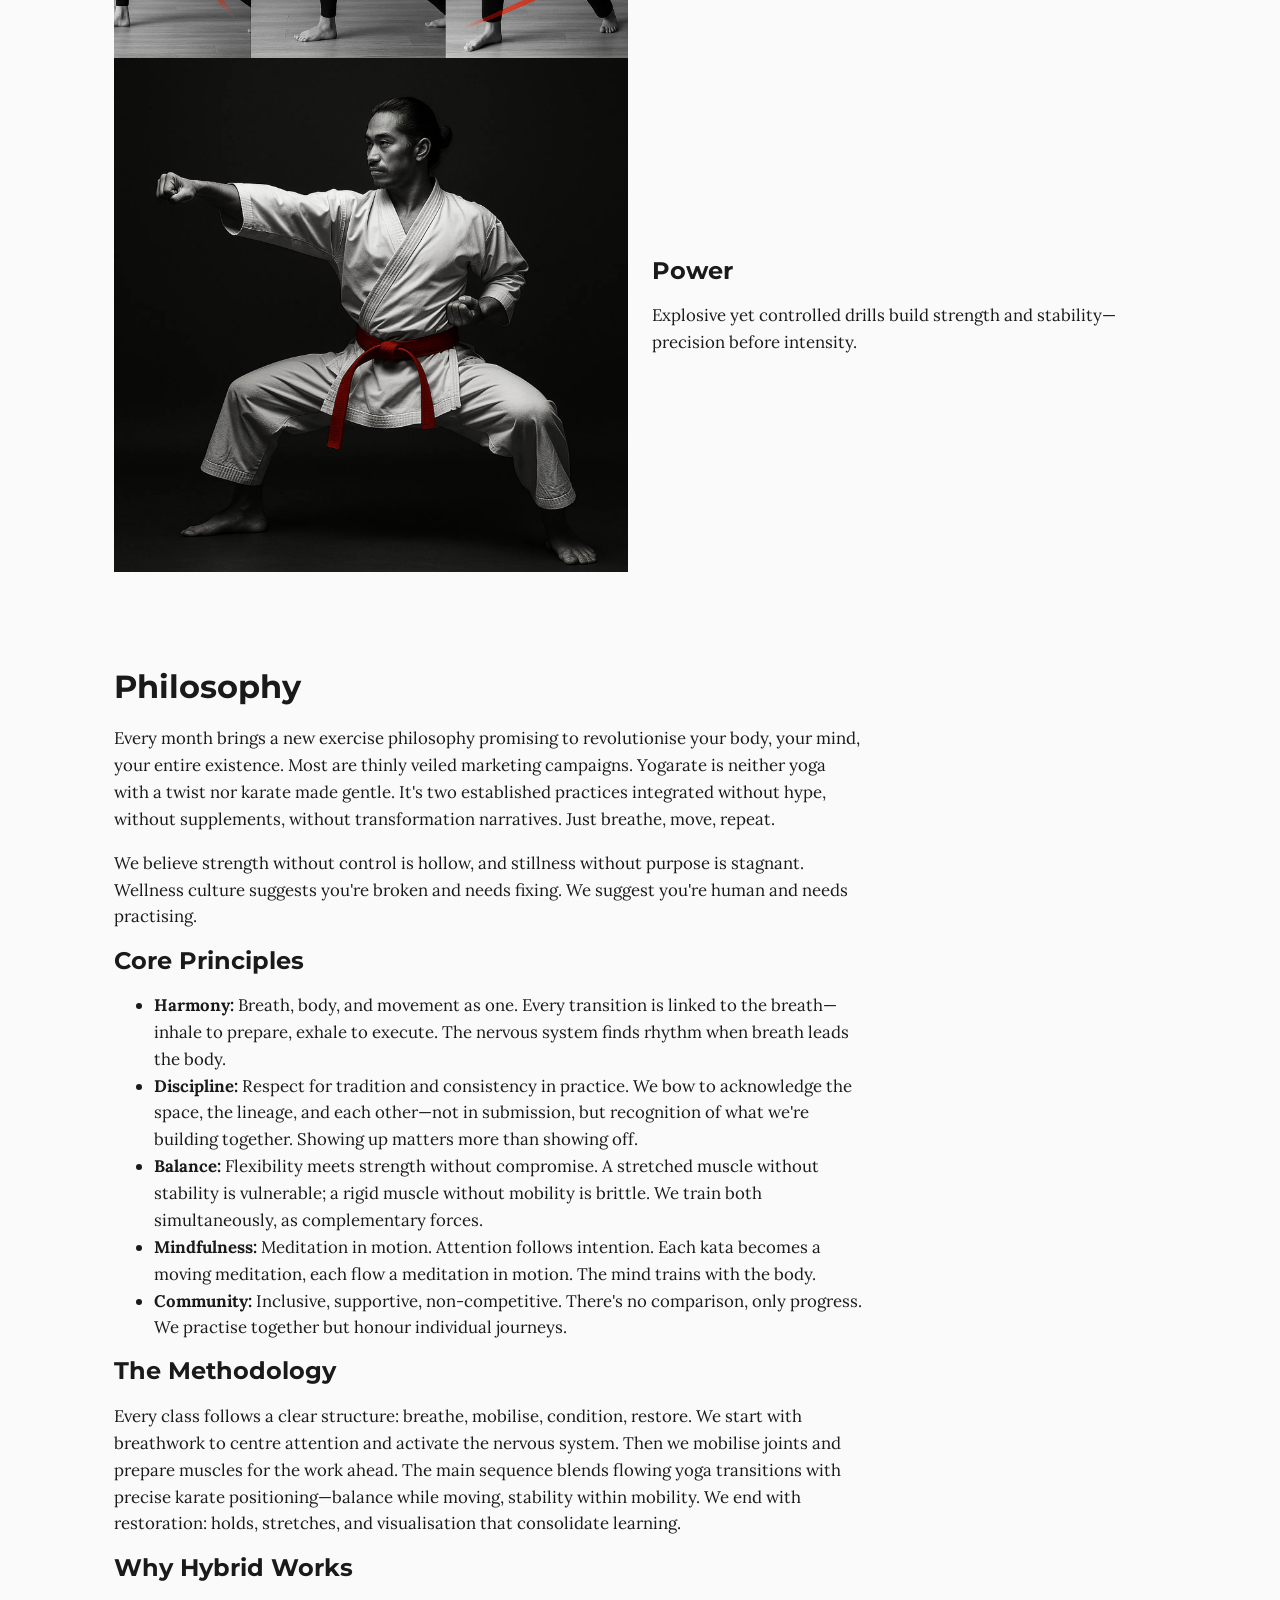
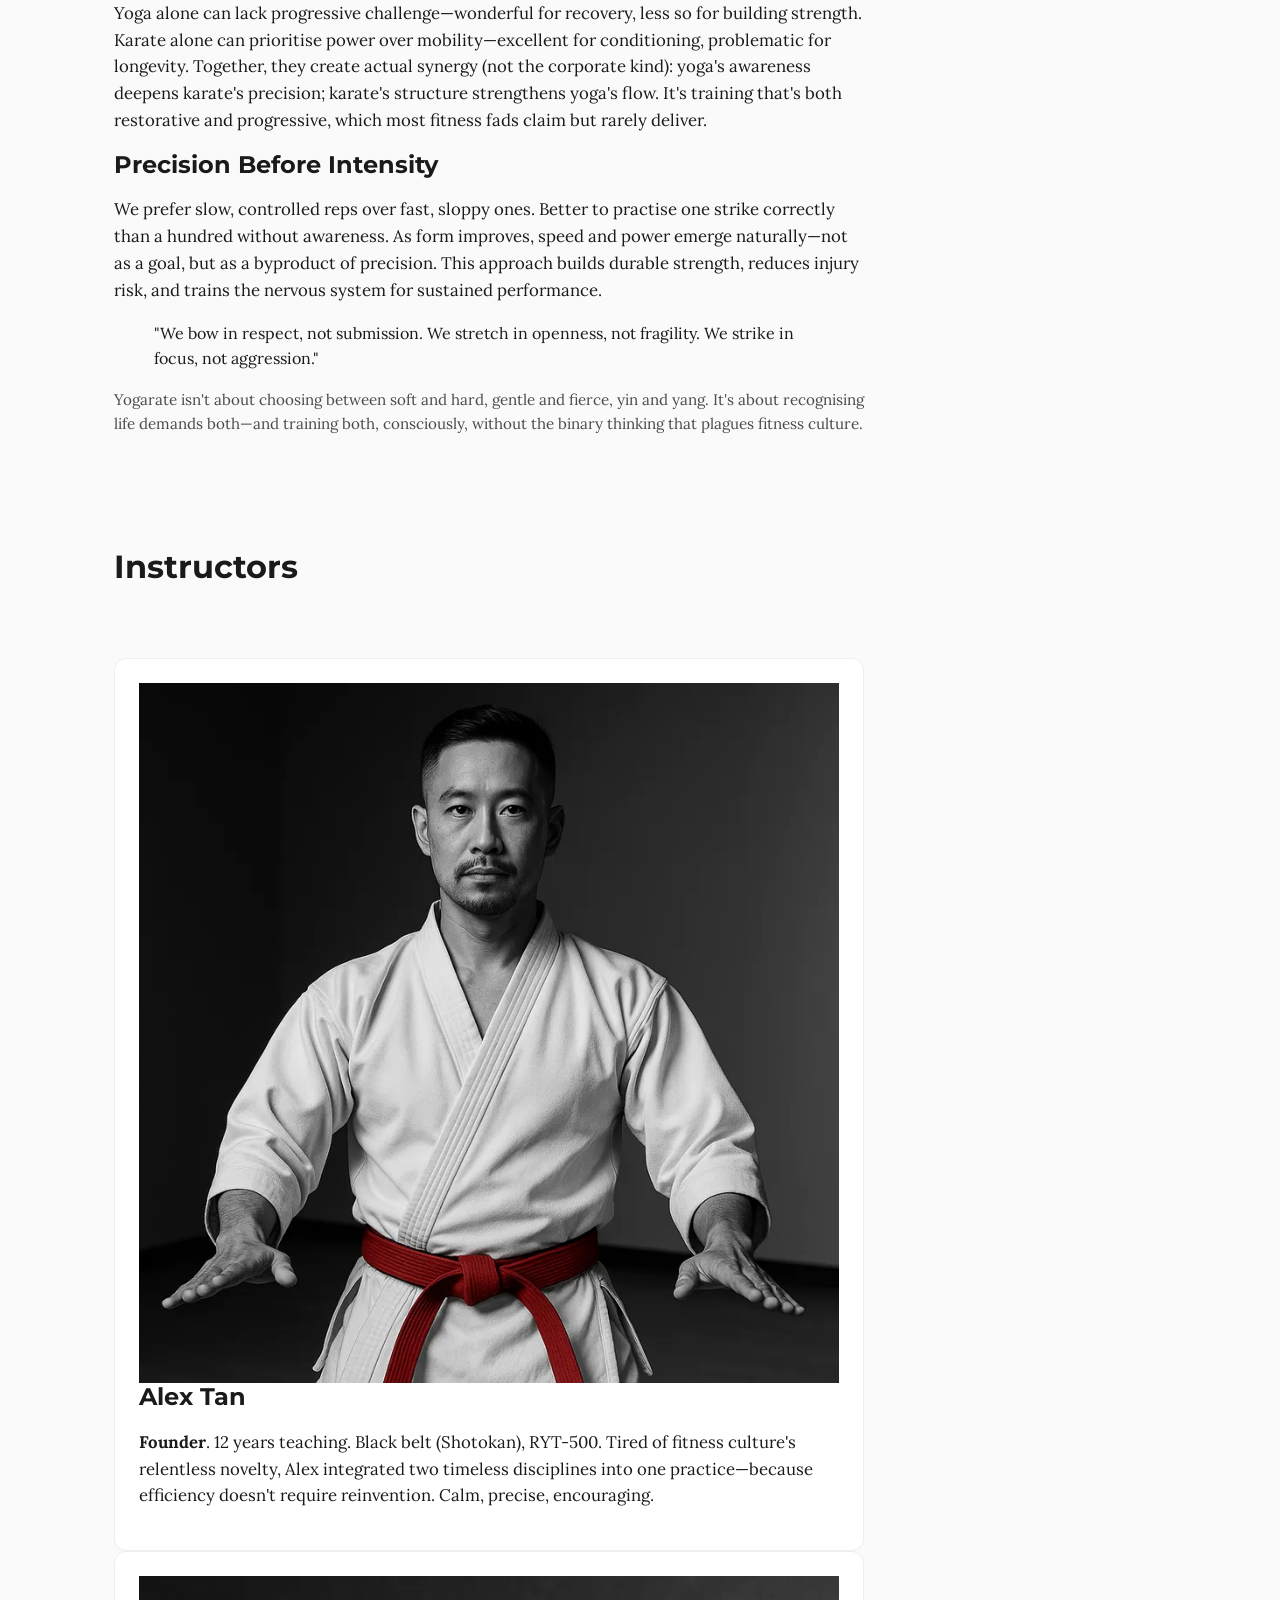
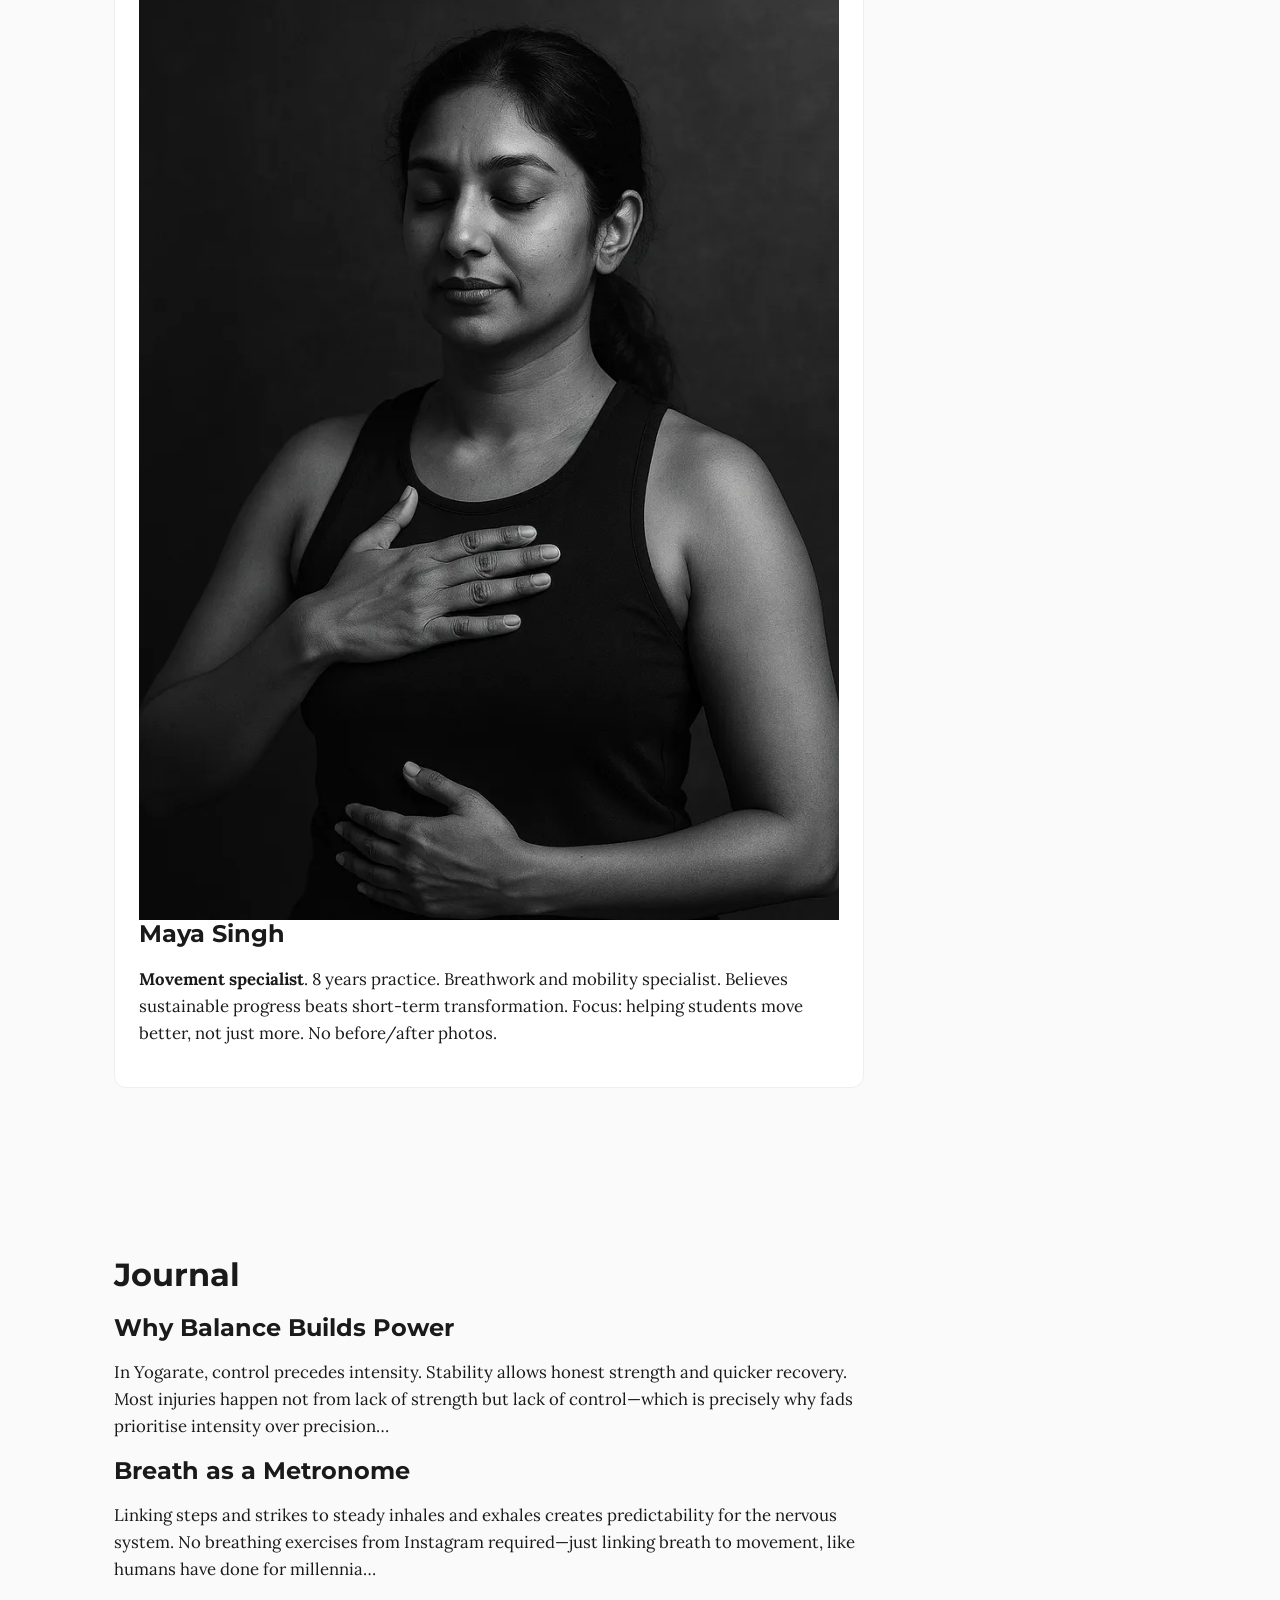
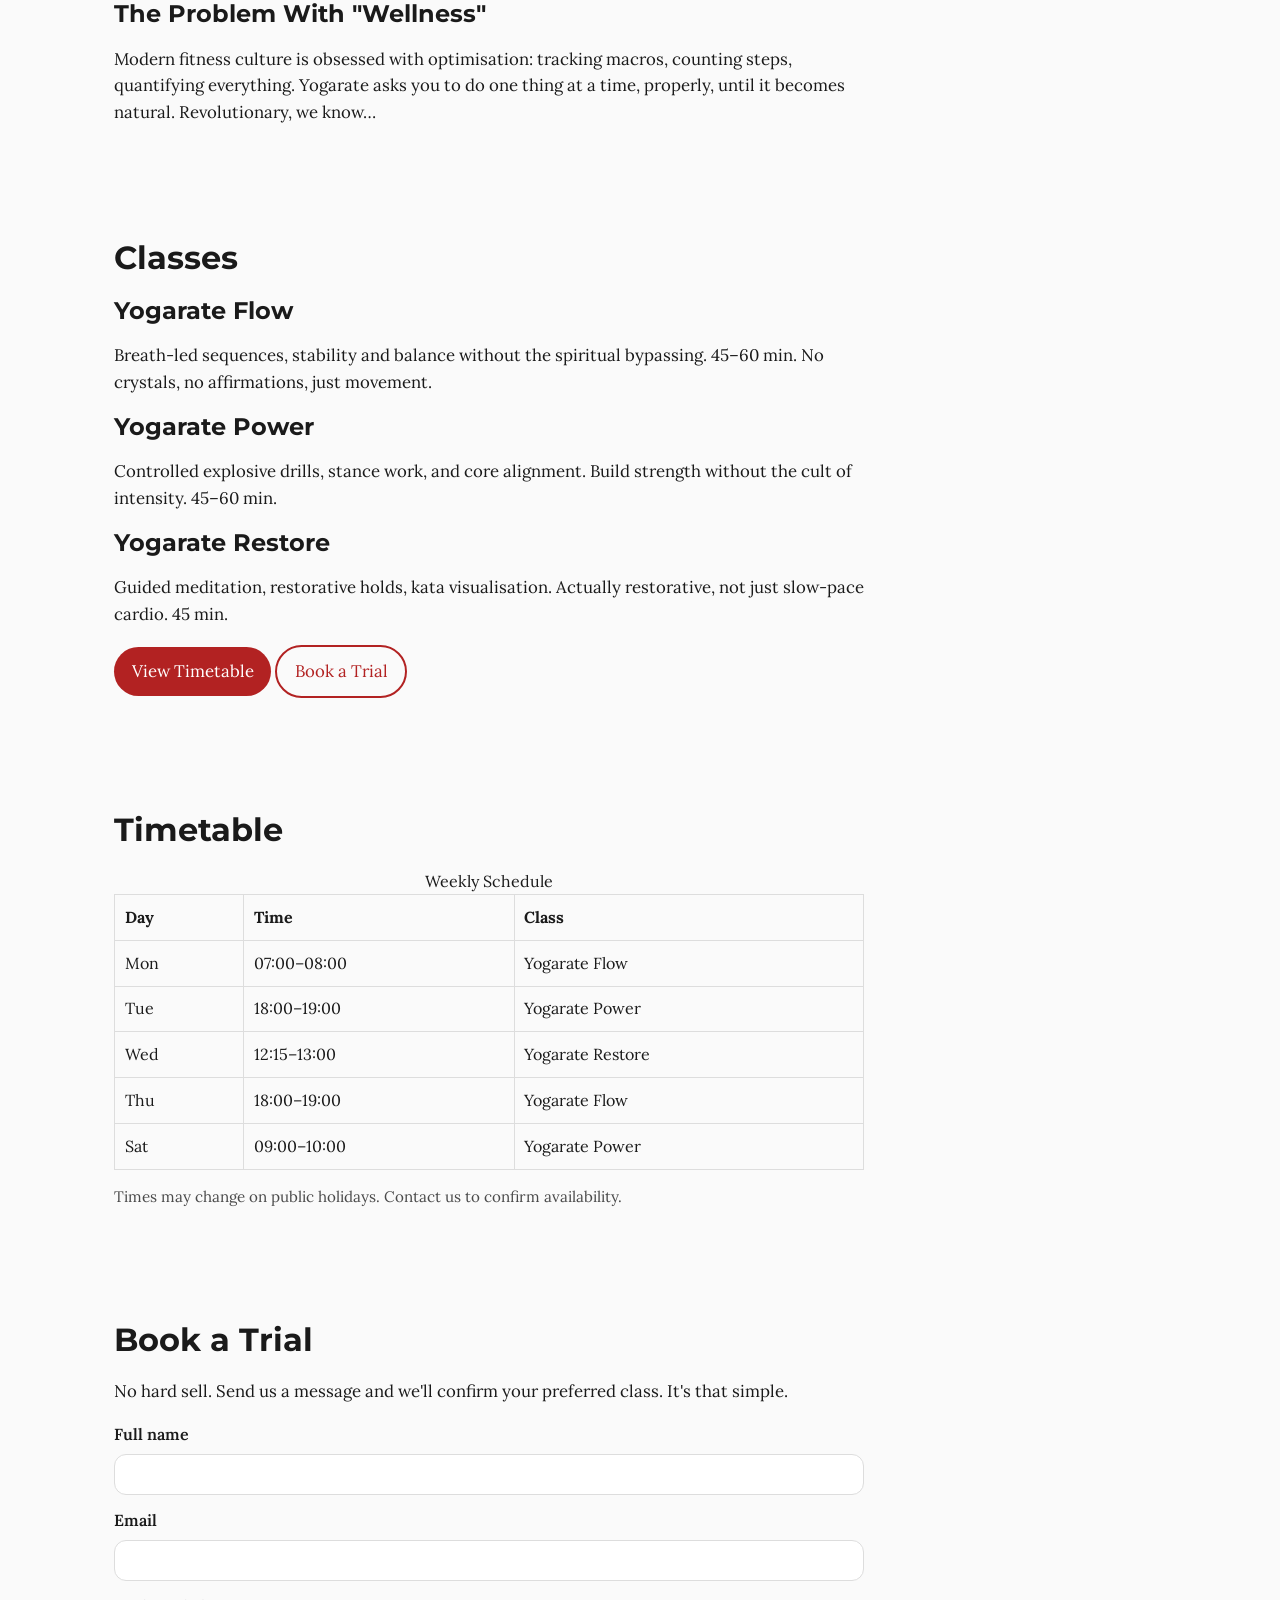
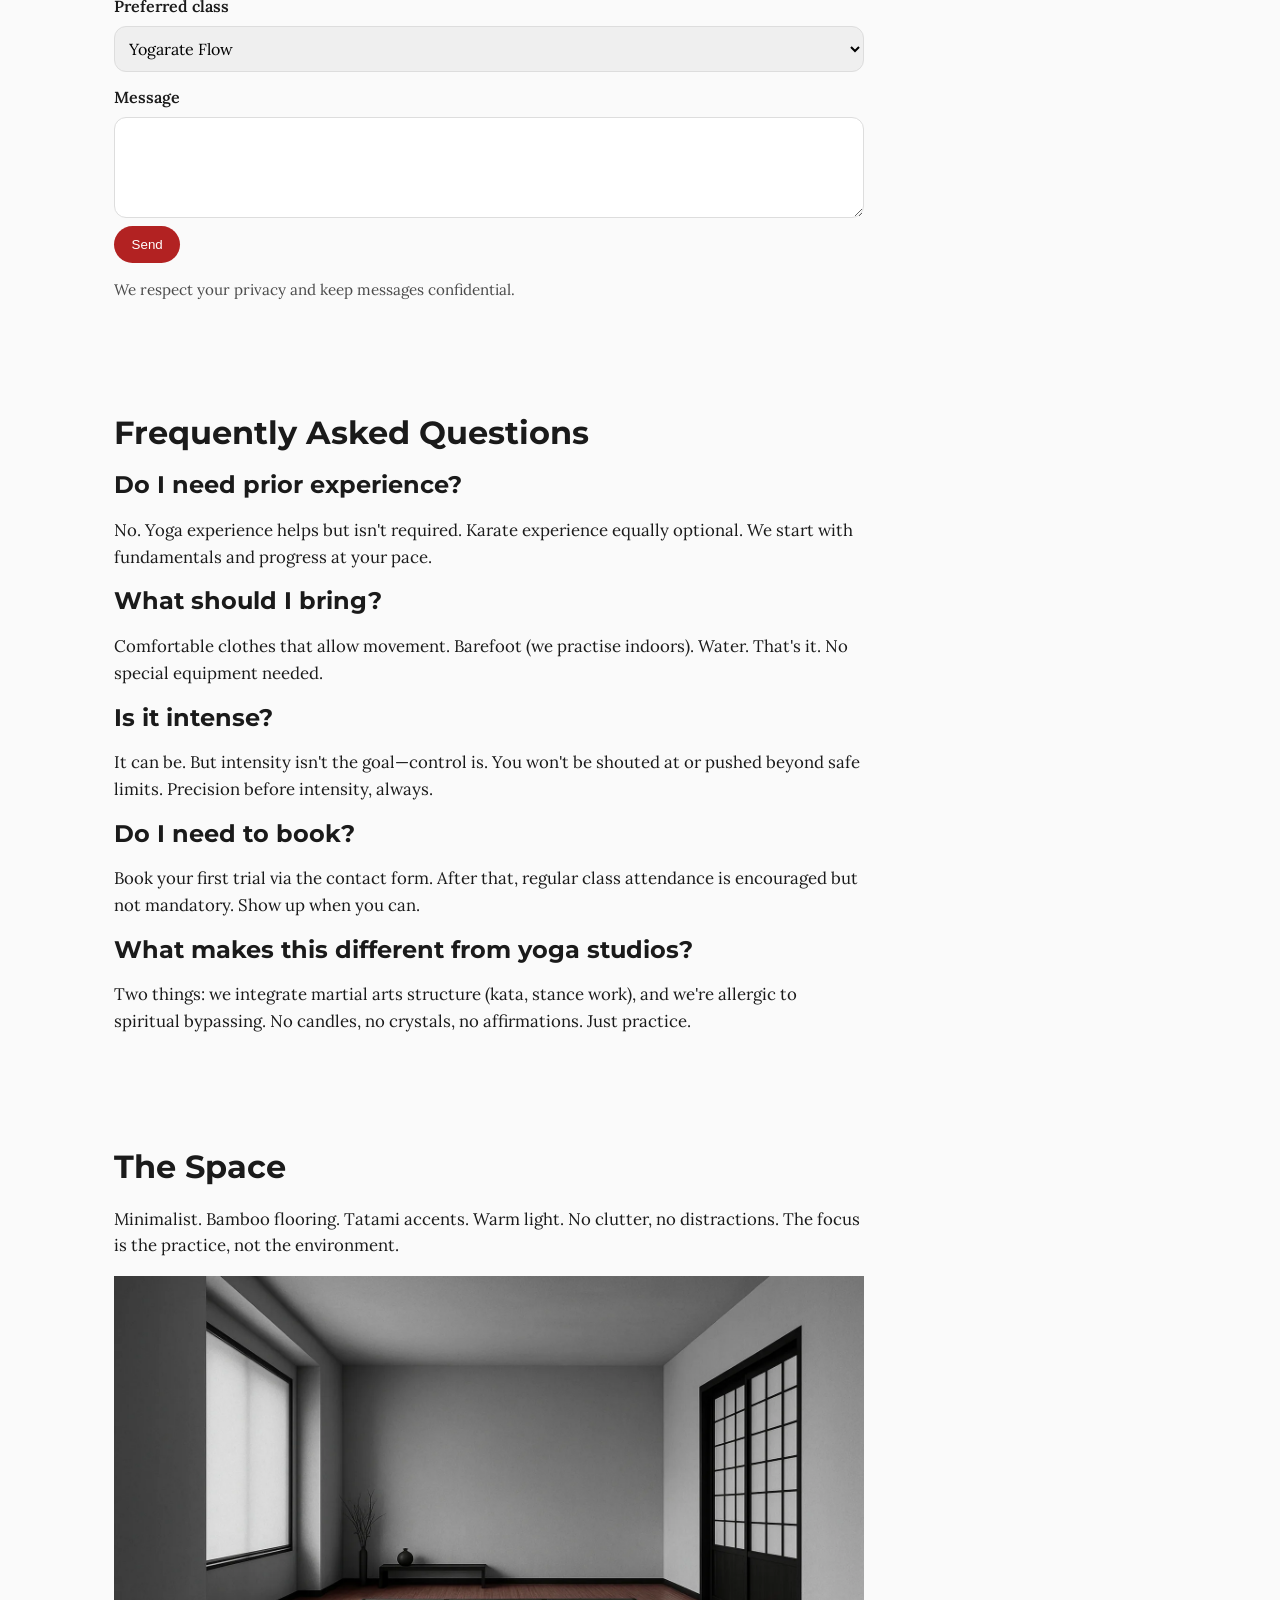
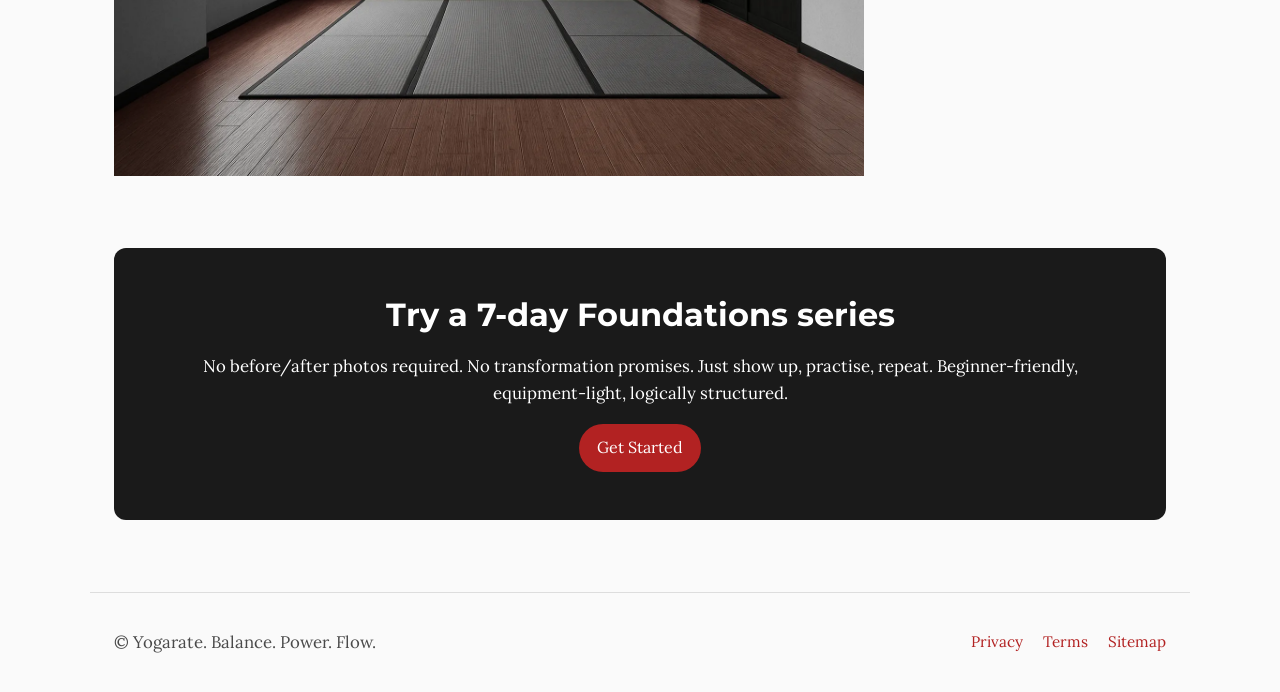
==== commit 11d5d820: "Apply improvements: fix nav, URLs, forms, add mobile menu, FAQ, expanded bios" ====
--- a/docs/index.html
+++ b/docs/index.html
@@ -3,7 +3,7 @@
 <meta charset="utf-8">
 <meta name="viewport" content="width=device-width,initial-scale=1">
 <title>Yogarate — Balance. Power. Flow.</title>
-<meta name="description" content="Yogarate blends the stillness of yoga with the disciplined power of karate. Balance. Power. Flow.">
+<meta name="description" content="The antidote to wellness culture. Yogarate is the disciplined union of yoga and karate—practised properly, without the nonsense.">
 <link rel="preconnect" href="https://fonts.gstatic.com" crossorigin>
 <link rel="preload" as="style" href="https://fonts.googleapis.com/css2?family=Lora:ital,wght@0,400;0,600;1,400&family=Montserrat:wght@600;700;800&display=swap">
 <link rel="stylesheet" href="https://fonts.googleapis.com/css2?family=Lora:ital,wght@0,400;0,600;1,400&family=Montserrat:wght@600;700;800&display=swap">
@@ -11,11 +11,11 @@
 <link rel="apple-touch-icon" href="assets/img/og-hero.jpg">
 <meta property="og:type" content="website">
 <meta property="og:title" content="Yogarate — Balance. Power. Flow.">
-<meta property="og:description" content="The union of yoga and karate.">
+<meta property="og:description" content="The antidote to wellness culture. Two ancient disciplines practised properly, without the nonsense.">
 <meta property="og:image" content="assets/img/og-hero.jpg">
-<meta property="og:url" content="https://sambuckberry.github.io/yogarate/">
+<meta property="og:url" content="https://yogarate.site/">
 <meta name="twitter:card" content="summary_large_image">
-<link rel="canonical" href="https://sambuckberry.github.io/yogarate/">
+<link rel="canonical" href="https://yogarate.site/">
 <link rel="manifest" href="manifest.webmanifest">
 <link rel="stylesheet" href="assets/css/base.css">
 <script defer src="js/main.js"></script>
@@ -24,8 +24,8 @@
  "@context":"https://schema.org",
  "@type":"Organization",
  "name":"Yogarate",
- "url":"https://sambuckberry.github.io/yogarate/",
- "logo":"https://sambuckberry.github.io/yogarate/assets/img/logo.svg",
+ "url":"https://yogarate.site/",
+ "logo":"https://yogarate.site/assets/img/logo.svg",
  "sameAs":[]
 }
 </script>
@@ -36,13 +36,13 @@
     <img src="assets/img/logo.svg" alt="Yogarate logo" width="32" height="32">
     <span>Yogarate</span>
   </a>
+  <button class="menu-toggle" aria-label="Toggle menu" aria-expanded="false">☰</button>
   <nav aria-label="Primary">
     <a href="#classes">Classes</a>
     <a href="#timetable">Timetable</a>
     <a href="#philosophy">Philosophy</a>
     <a href="#instructors">Instructors</a>
     <a href="#journal">Journal</a>
-    <a href="#shop">Shop</a>
     <a class="cta" href="#contact">Book a Trial</a>
   </nav>
 </header>
@@ -82,14 +82,14 @@
   <!-- Sequences Section -->
   <section class="sequences">
     <div class="sequence">
-      <img src="assets/img/sequence-1.webp" alt="Flow sequence combining warrior pose and kata footwork">
+      <img src="assets/img/sequence-1.webp" alt="Flow sequence combining warrior pose and kata footwork" loading="lazy">
       <div>
         <h3>Flow</h3>
         <p>Seamless transitions blend salutations with kata-inspired footwork for mindful conditioning.</p>
       </div>
     </div>
     <div class="sequence">
-      <img src="assets/img/sequence-2.webp" alt="Power sequence showing controlled strike into balanced hold">
+      <img src="assets/img/sequence-2.webp" alt="Power sequence showing controlled strike into balanced hold" loading="lazy">
       <div>
         <h3>Power</h3>
         <p>Explosive yet controlled drills build strength and stability—precision before intensity.</p>
@@ -141,14 +141,14 @@
     <h2>Instructors</h2>
     <section class="team">
       <article class="card">
-        <img src="assets/img/instructor-1.webp" alt="Instructor demonstrating balanced stance">
+        <img src="assets/img/instructor-1.webp" alt="Instructor demonstrating balanced stance" loading="lazy">
         <h3>Alex Tan</h3>
-        <p>Founder. Black belt (Shotokan). Yoga teacher (RYT-500). Calm, precise, encouraging.</p>
+        <p><strong>Founder</strong>. 12 years teaching. Black belt (Shotokan), RYT-500. Tired of fitness culture's relentless novelty, Alex integrated two timeless disciplines into one practice—because efficiency doesn't require reinvention. Calm, precise, encouraging.</p>
       </article>
       <article class="card">
-        <img src="assets/img/instructor-2.webp" alt="Instructor guiding mindful breathwork">
+        <img src="assets/img/instructor-2.webp" alt="Instructor guiding mindful breathwork" loading="lazy">
         <h3>Maya Singh</h3>
-        <p>Movement specialist. Breathwork and mobility. Focus on sustainable progress.</p>
+        <p><strong>Movement specialist</strong>. 8 years practice. Breathwork and mobility specialist. Believes sustainable progress beats short-term transformation. Focus: helping students move better, not just more. No before/after photos.</p>
       </article>
     </section>
   </section>
@@ -205,28 +205,52 @@
     <p id="timetable-help" class="muted">Times may change on public holidays. Contact us to confirm availability.</p>
   </section>
 
-  <!-- Shop Section -->
-  <section id="shop" class="narrow">
-    <h2>Shop</h2>
-    <p>Coming soon: Branded mats, wraps, breathable tops, and crimson sash. All functional, no lifestyle influencer bullshit. For pre-orders, <a href="#contact">contact us</a>.</p>
-  </section>
-
   <!-- Contact Section -->
   <section id="contact" class="narrow">
     <h2>Book a Trial</h2>
     <p>No hard sell. Send us a message and we'll confirm your preferred class. It's that simple.</p>
-    <form name="contact" method="post" data-netlify="true">
-      <label>Full name<input name="name" required></label>
-      <label>Email<input type="email" name="email" required></label>
-      <label>Preferred class
-        <select name="class">
-          <option>Yogarate Flow</option><option>Yogarate Power</option><option>Yogarate Restore</option>
-        </select>
-      </label>
-      <label>Message<textarea name="message"></textarea></label>
+    <form name="contact" method="post" action="https://formspree.io/f/YOUR_FORM_ID" netlify-honeypot="bot-field">
+      <input type="hidden" name="_subject" value="Yogarate Trial Booking">
+      <p style="display:none"><label><input name="bot-field"></label></p>
+      <label for="name">Full name</label><input id="name" type="text" name="name" required>
+      <label for="email">Email</label><input id="email" type="email" name="email" required>
+      <label for="class">Preferred class</label>
+      <select id="class" name="class">
+        <option value="Yogarate Flow">Yogarate Flow</option>
+        <option value="Yogarate Power">Yogarate Power</option>
+        <option value="Yogarate Restore">Yogarate Restore</option>
+      </select>
+      <label for="message">Message</label><textarea id="message" name="message" rows="4"></textarea>
       <button class="btn" type="submit">Send</button>
     </form>
     <p class="muted">We respect your privacy and keep messages confidential.</p>
+  </section>
+
+  <!-- FAQ Section -->
+  <section id="faq" class="narrow">
+    <h2>Frequently Asked Questions</h2>
+    
+    <h3>Do I need prior experience?</h3>
+    <p>No. Yoga experience helps but isn't required. Karate experience equally optional. We start with fundamentals and progress at your pace.</p>
+    
+    <h3>What should I bring?</h3>
+    <p>Comfortable clothes that allow movement. Barefoot (we practise indoors). Water. That's it. No special equipment needed.</p>
+    
+    <h3>Is it intense?</h3>
+    <p>It can be. But intensity isn't the goal—control is. You won't be shouted at or pushed beyond safe limits. Precision before intensity, always.</p>
+    
+    <h3>Do I need to book?</h3>
+    <p>Book your first trial via the contact form. After that, regular class attendance is encouraged but not mandatory. Show up when you can.</p>
+    
+    <h3>What makes this different from yoga studios?</h3>
+    <p>Two things: we integrate martial arts structure (kata, stance work), and we're allergic to spiritual bypassing. No candles, no crystals, no affirmations. Just practice.</p>
+  </section>
+
+  <!-- Studio Section -->
+  <section class="narrow">
+    <h2>The Space</h2>
+    <p>Minimalist. Bamboo flooring. Tatami accents. Warm light. No clutter, no distractions. The focus is the practice, not the environment.</p>
+    <img src="assets/img/studio.webp" alt="Minimalist studio with bamboo flooring and tatami accents" loading="lazy">
   </section>
 
   <!-- Final CTA Section -->
--- a/docs/assets/css/base.css
+++ b/docs/assets/css/base.css
@@ -14,10 +14,12 @@
 img{max-width:100%;height:auto;display:block}
 
 .site-header,.site-footer{max-width:var(--maxw);margin:auto;padding:calc(var(--space)*.8) var(--space);display:flex;align-items:center;gap:var(--space)}
-.site-header{justify-content:space-between}
+.site-header{justify-content:space-between;position:relative}
+.site-header nav{display:flex;align-items:center;gap:calc(var(--space)*.5)}
 .site-header nav a{margin:0 .5rem}
 .site-header .cta{background:var(--crimson);color:white;padding:.5rem .9rem;border-radius:999px}
 .site-header .brand{display:flex;align-items:center;gap:.6rem;font-weight:800;color:var(--ink)}
+.menu-toggle{display:none;background:none;border:none;font-size:1.5rem;cursor:pointer;color:var(--ink)}
 .site-footer{justify-content:space-between;border-top:1px solid #ddd;font-size:.95rem;color:var(--slate)}
 .site-footer nav a{margin-left:1rem}
 
@@ -37,10 +39,20 @@
 .timetable th,.timetable td{border:1px solid #ddd;padding:.6rem;text-align:left}
 .muted{color:var(--slate);font-size:.95rem}
 
+/* Form styling */
+label{display:block;margin:.8rem 0 .4rem;font-weight:600}
+input[type="text"],input[type="email"],textarea,select{width:100%;padding:.6rem;border:1px solid #ddd;border-radius:var(--radius);font-family:inherit;font-size:1rem}
+select{padding:.7rem .6rem}
+textarea{resize:vertical}
+
 @media (max-width:900px){
   .hero{grid-template-columns:1fr}
   .grid-3{grid-template-columns:1fr}
   .sequence{grid-template-columns:1fr}
+  .menu-toggle{display:block}
+  .site-header nav{display:none;position:absolute;top:100%;left:0;right:0;background:#fff;border-top:1px solid #ddd;flex-direction:column;padding:var(--space);box-shadow:0 4px 6px rgba(0,0,0,.1)}
+  .site-header nav.active{display:flex}
+  .site-header nav a{margin:.5rem 0;display:block}
 }
 :focus-visible{outline:3px solid var(--crimson);outline-offset:2px}
 html{scroll-behavior:smooth}
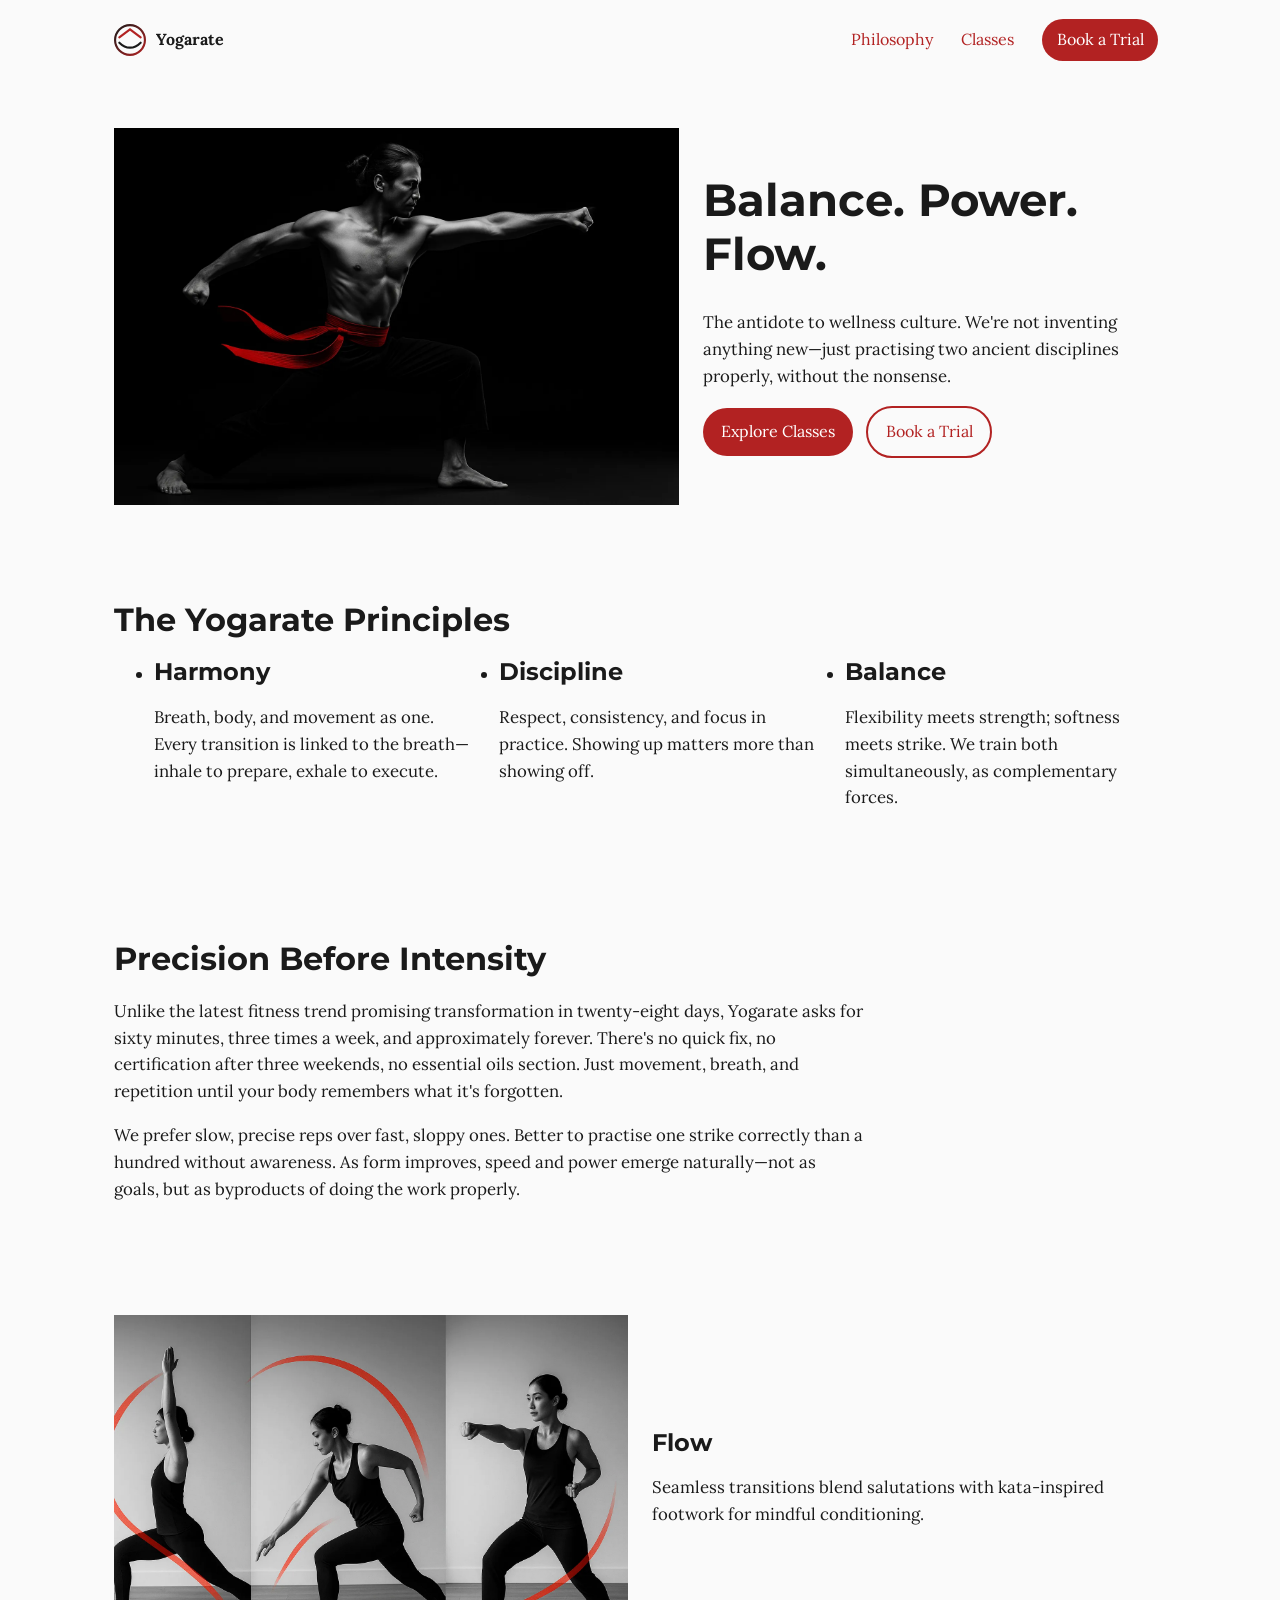
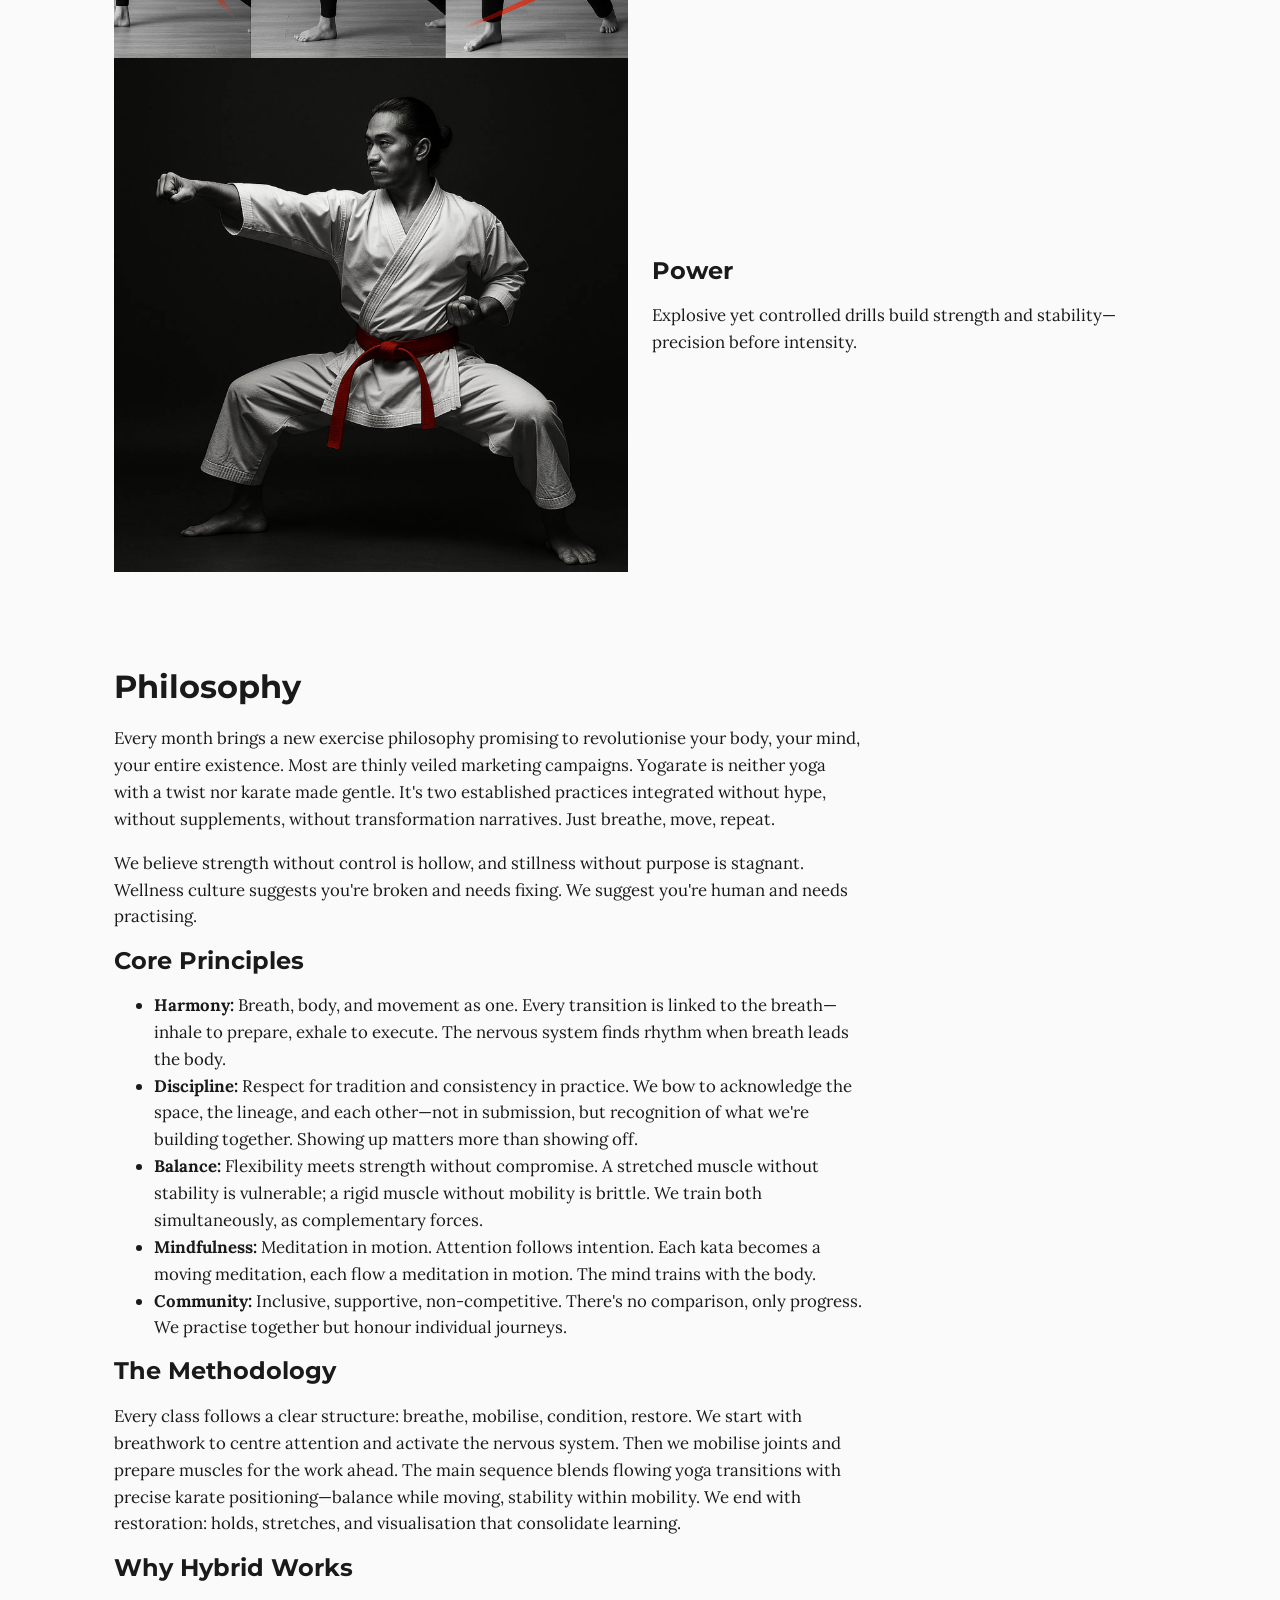
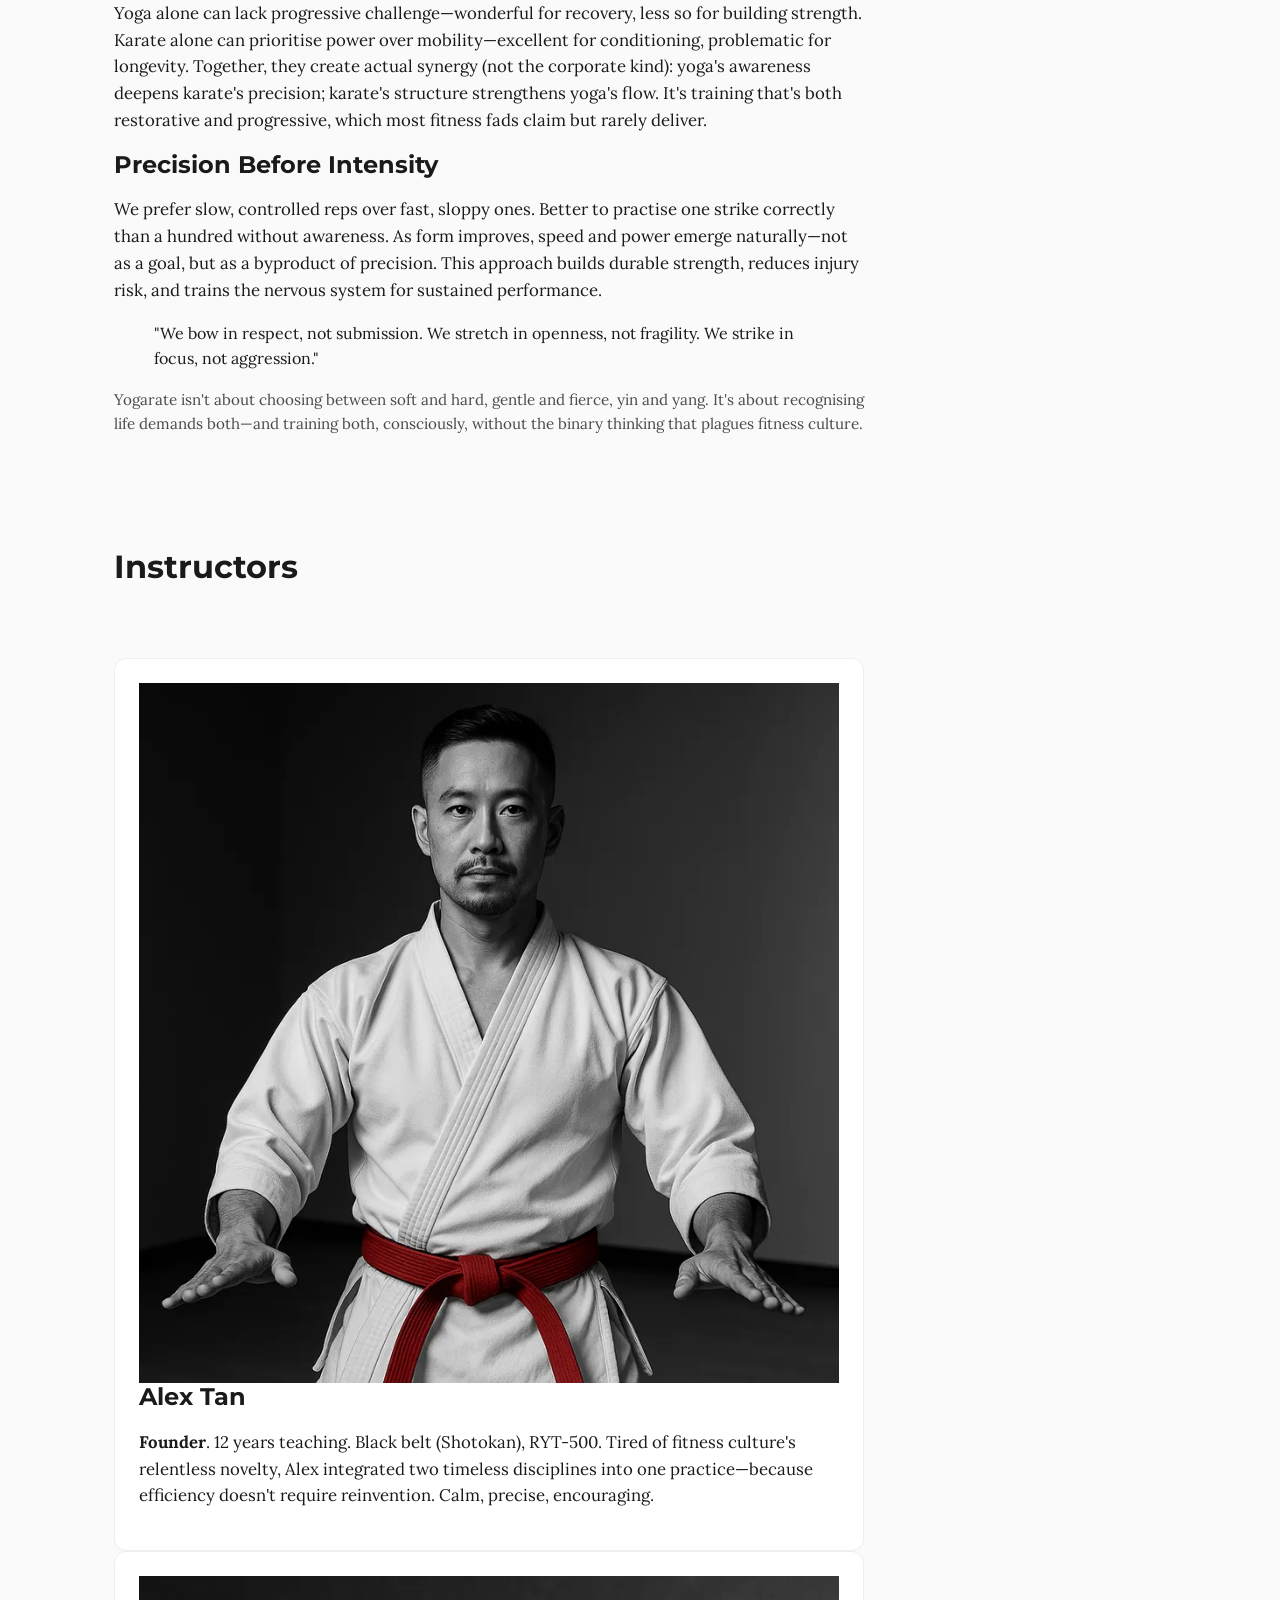
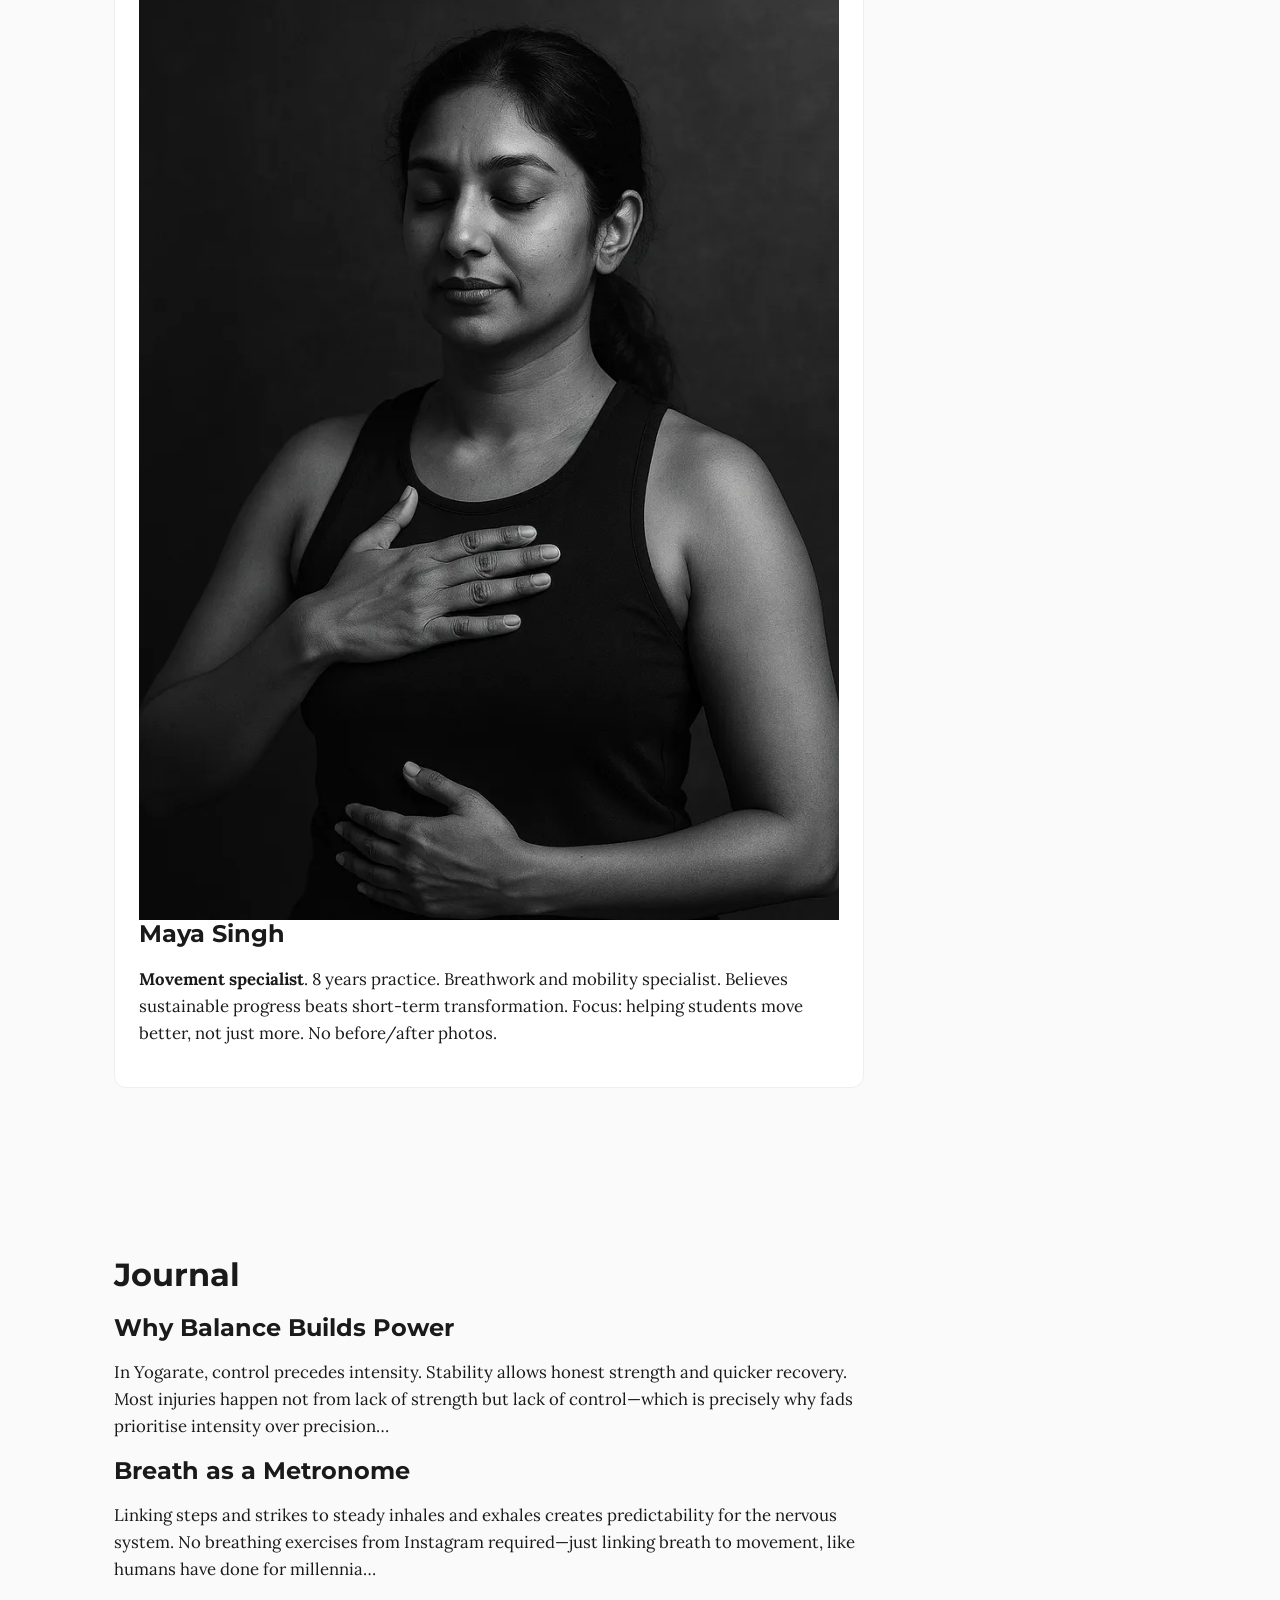
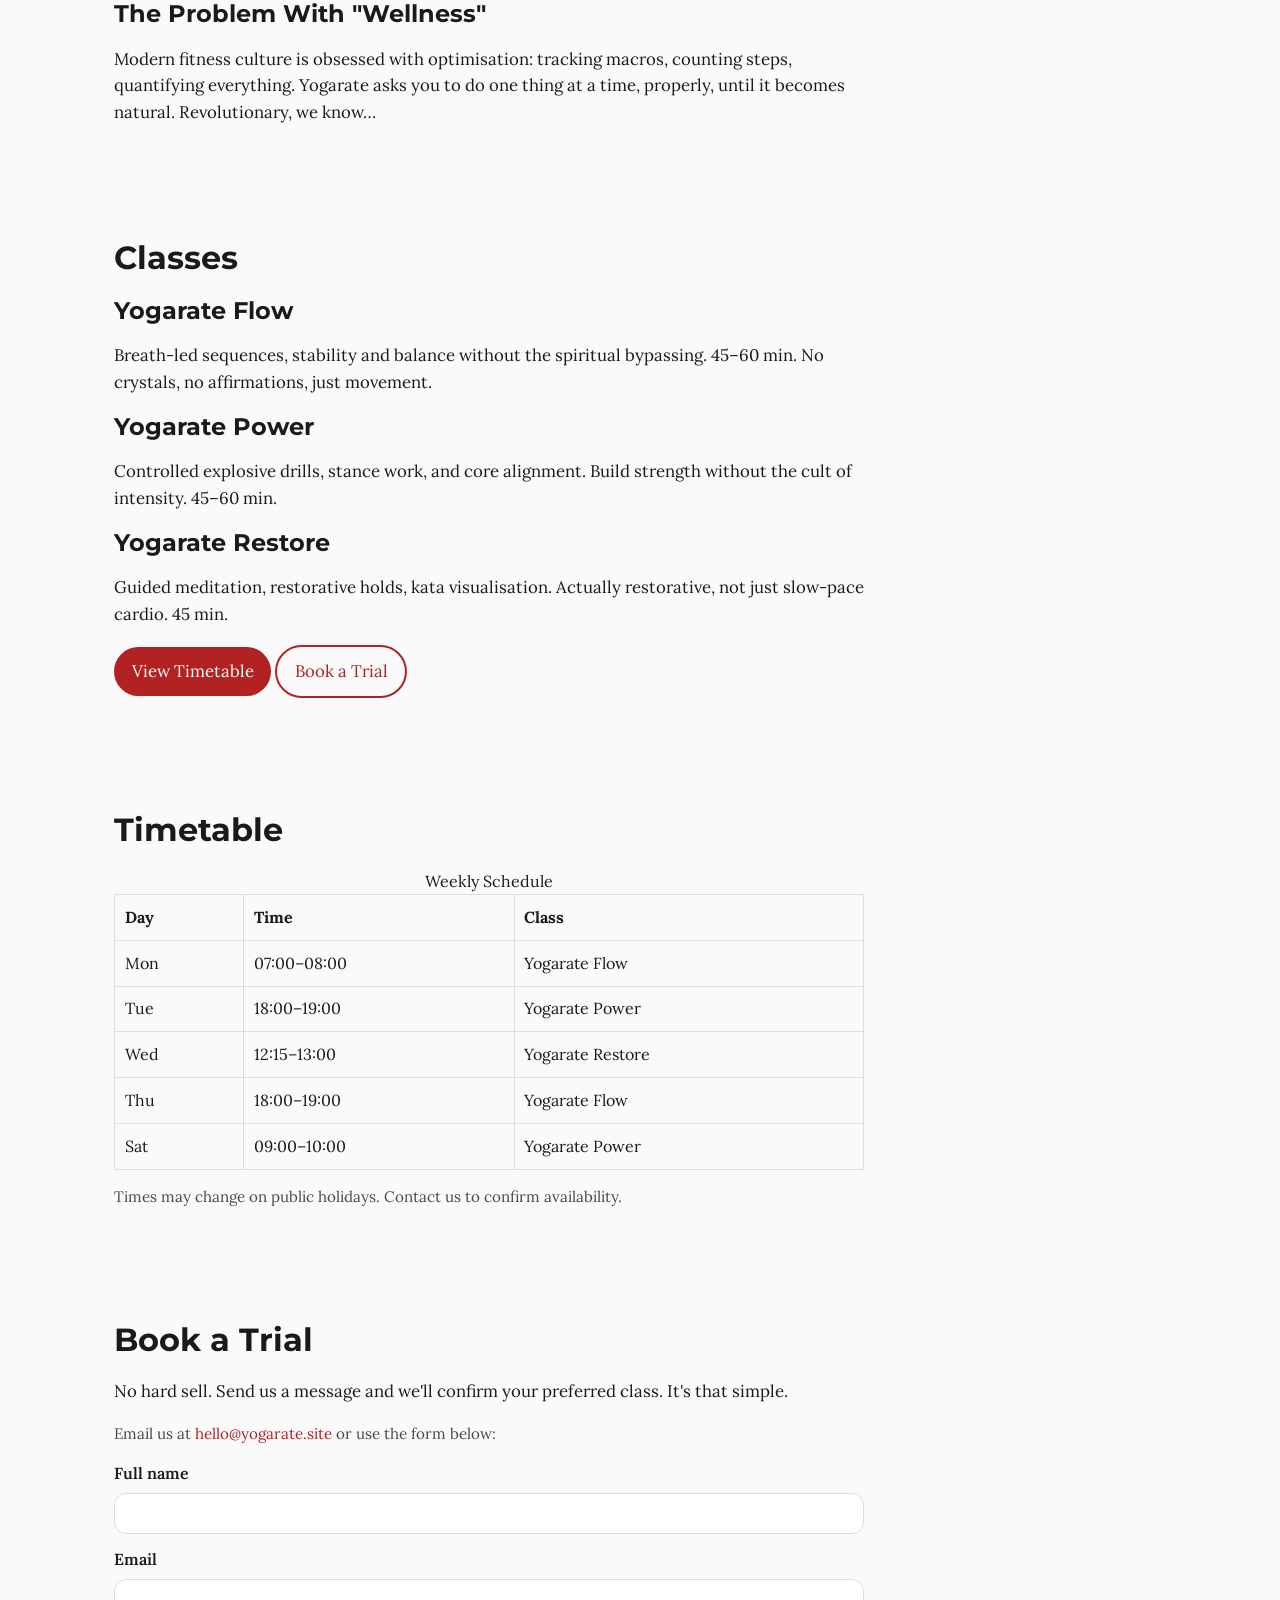
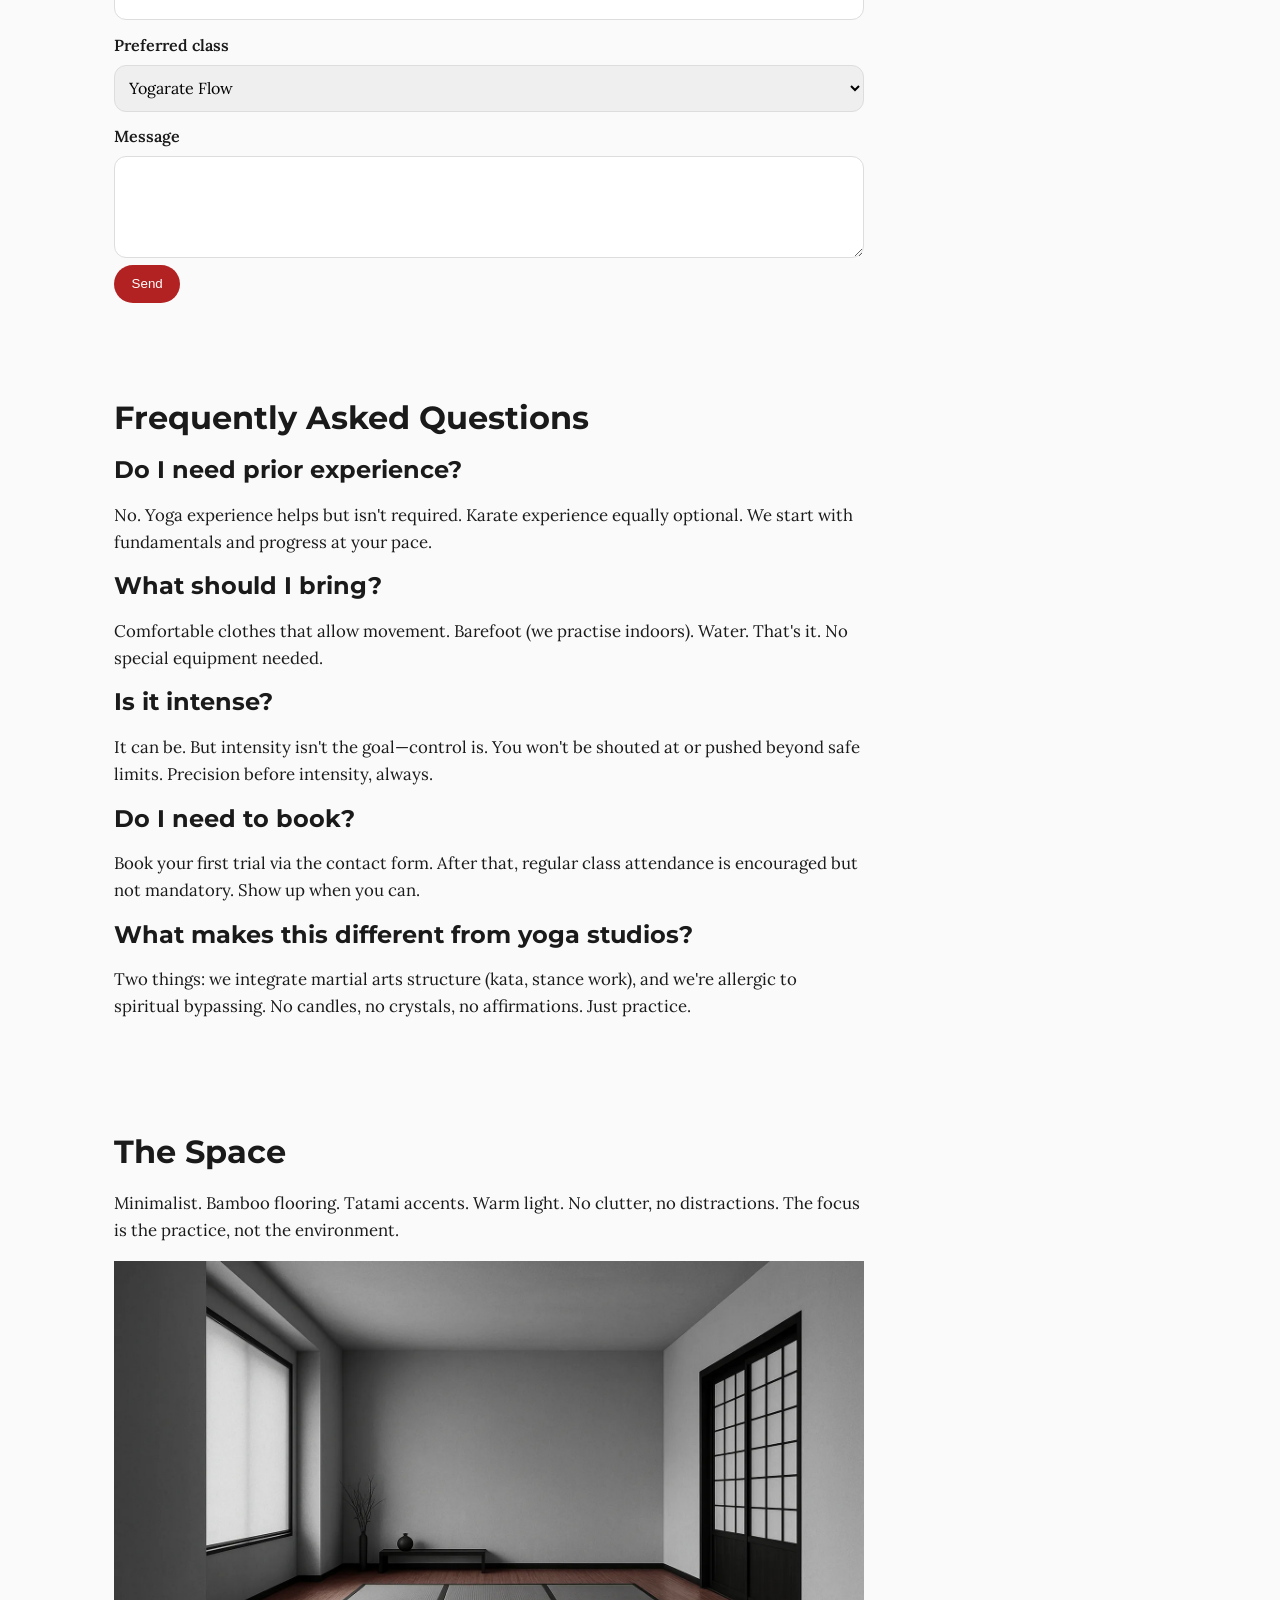
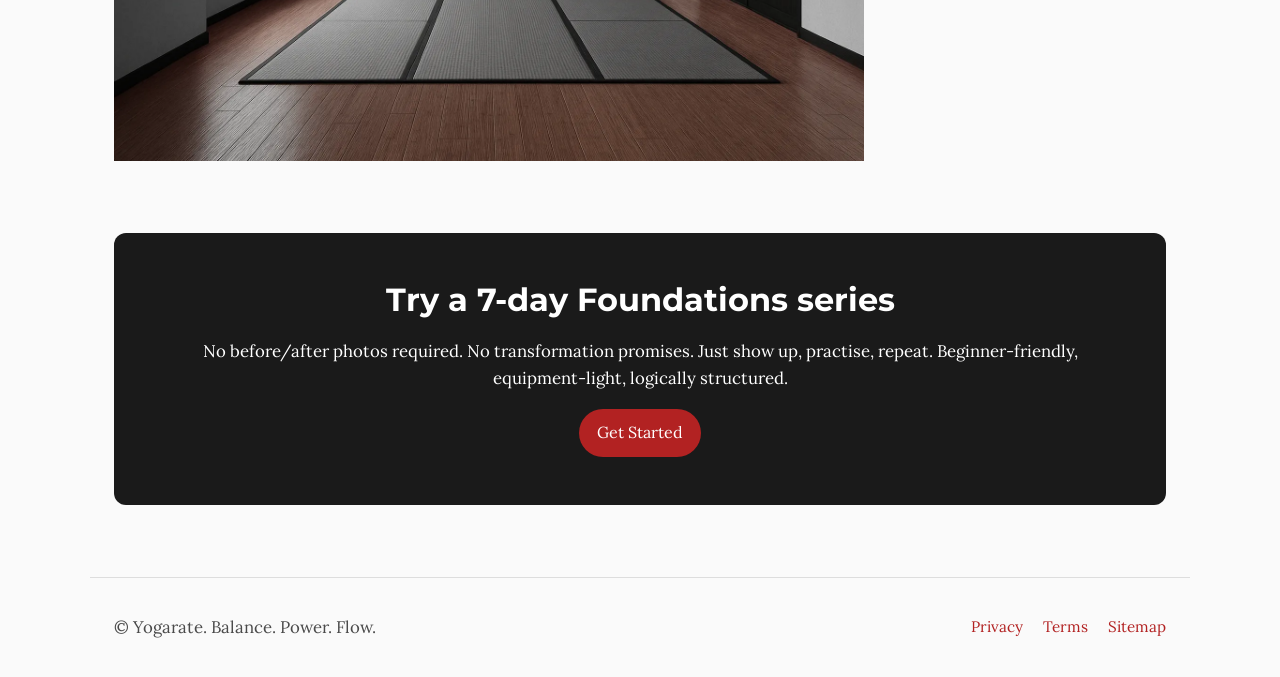
==== commit 99a76760: "Simplify nav to 3 items, remove Formspree requirement, use mailto link" ====
--- a/docs/index.html
+++ b/docs/index.html
@@ -38,11 +38,8 @@
   </a>
   <button class="menu-toggle" aria-label="Toggle menu" aria-expanded="false">☰</button>
   <nav aria-label="Primary">
+    <a href="#philosophy">Philosophy</a>
     <a href="#classes">Classes</a>
-    <a href="#timetable">Timetable</a>
-    <a href="#philosophy">Philosophy</a>
-    <a href="#instructors">Instructors</a>
-    <a href="#journal">Journal</a>
     <a class="cta" href="#contact">Book a Trial</a>
   </nav>
 </header>
@@ -209,9 +206,8 @@
   <section id="contact" class="narrow">
     <h2>Book a Trial</h2>
     <p>No hard sell. Send us a message and we'll confirm your preferred class. It's that simple.</p>
-    <form name="contact" method="post" action="https://formspree.io/f/YOUR_FORM_ID" netlify-honeypot="bot-field">
-      <input type="hidden" name="_subject" value="Yogarate Trial Booking">
-      <p style="display:none"><label><input name="bot-field"></label></p>
+    <p class="muted">Email us at <a href="mailto:hello@yogarate.site">hello@yogarate.site</a> or use the form below:</p>
+    <form name="contact" method="post" action="mailto:hello@yogarate.site">
       <label for="name">Full name</label><input id="name" type="text" name="name" required>
       <label for="email">Email</label><input id="email" type="email" name="email" required>
       <label for="class">Preferred class</label>
@@ -223,7 +219,6 @@
       <label for="message">Message</label><textarea id="message" name="message" rows="4"></textarea>
       <button class="btn" type="submit">Send</button>
     </form>
-    <p class="muted">We respect your privacy and keep messages confidential.</p>
   </section>
 
   <!-- FAQ Section -->
--- a/docs/assets/css/base.css
+++ b/docs/assets/css/base.css
@@ -50,9 +50,10 @@
   .grid-3{grid-template-columns:1fr}
   .sequence{grid-template-columns:1fr}
   .menu-toggle{display:block}
-  .site-header nav{display:none;position:absolute;top:100%;left:0;right:0;background:#fff;border-top:1px solid #ddd;flex-direction:column;padding:var(--space);box-shadow:0 4px 6px rgba(0,0,0,.1)}
+  .site-header nav{display:none;position:absolute;top:100%;left:0;right:0;background:#fff;border-top:1px solid #ddd;flex-direction:column;padding:var(--space);box-shadow:0 4px 6px rgba(0,0,0,.1);gap:0}
   .site-header nav.active{display:flex}
-  .site-header nav a{margin:.5rem 0;display:block}
+  .site-header nav a{margin:.6rem 0;display:block;padding:.7rem 0;text-align:center;border-bottom:1px solid #f0f0f0}
+  .site-header nav a.cta{border-bottom:none;margin-top:1rem}
 }
 :focus-visible{outline:3px solid var(--crimson);outline-offset:2px}
 html{scroll-behavior:smooth}
